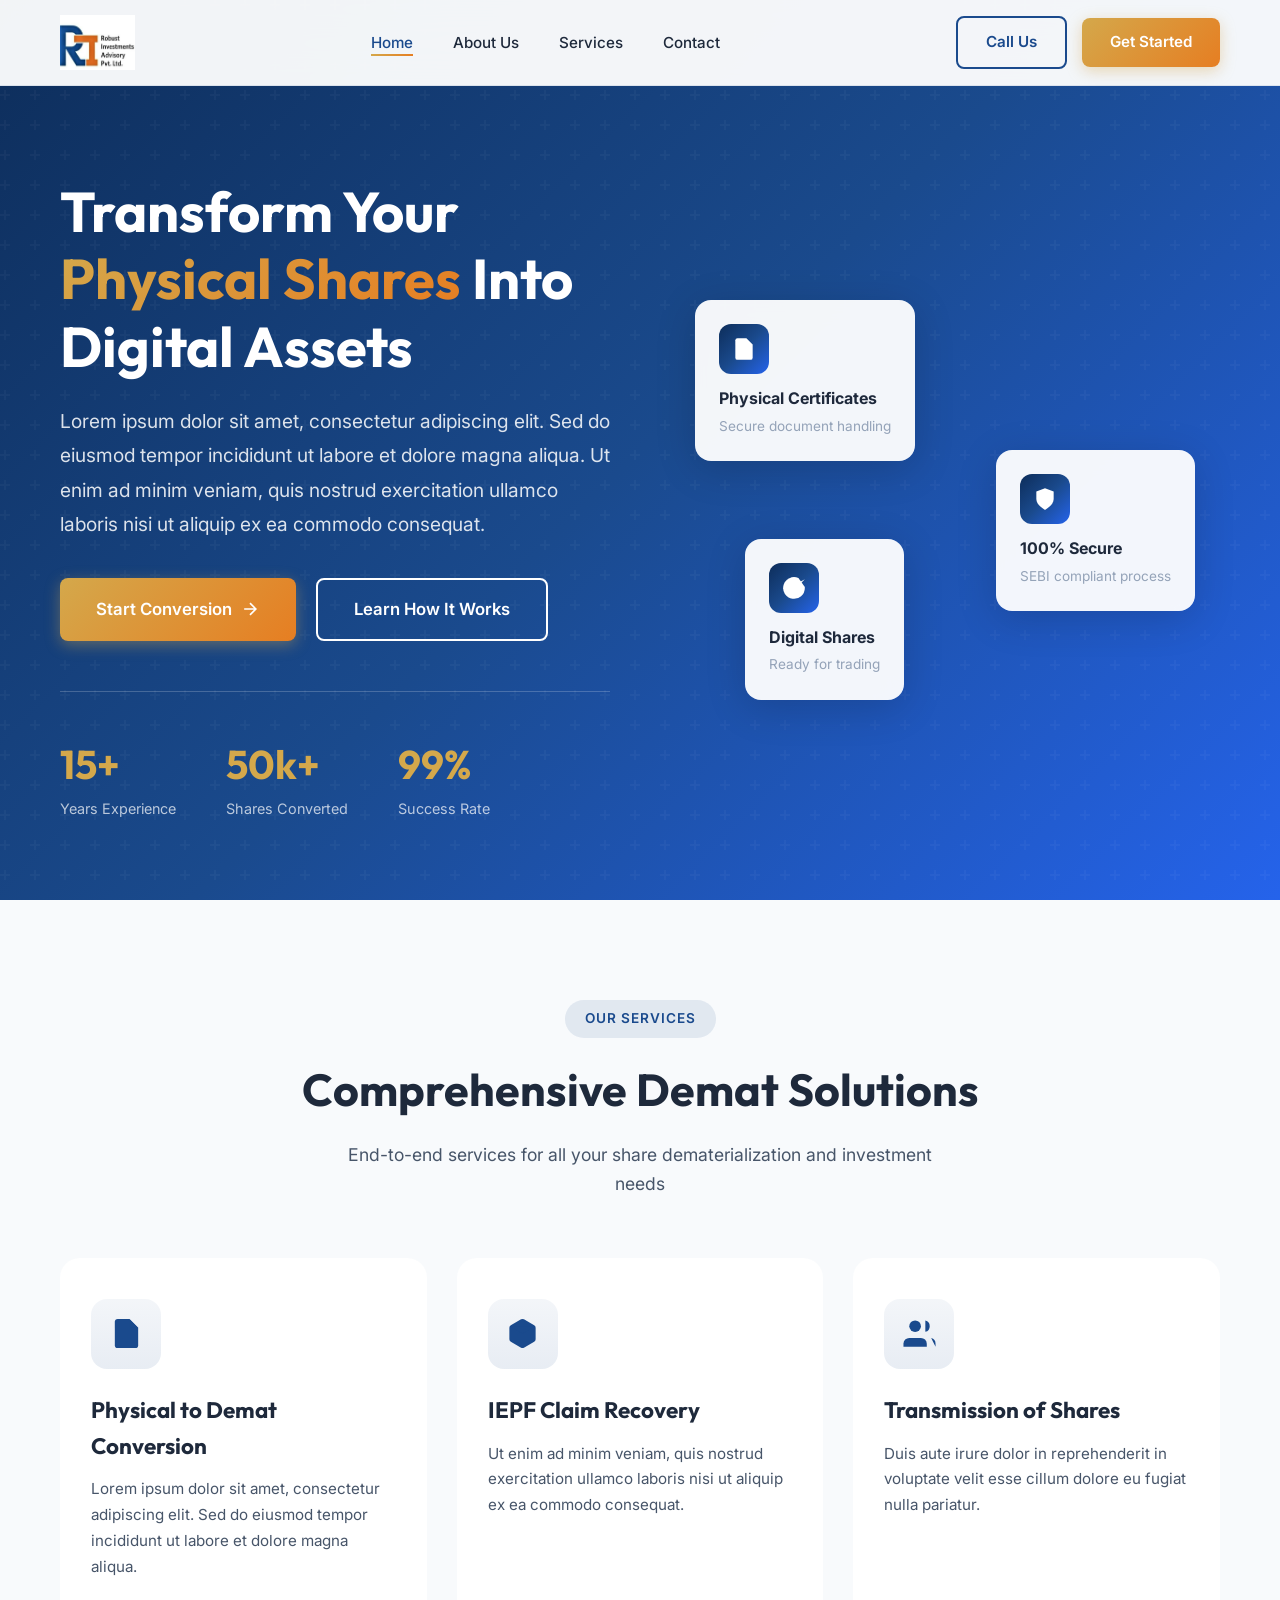
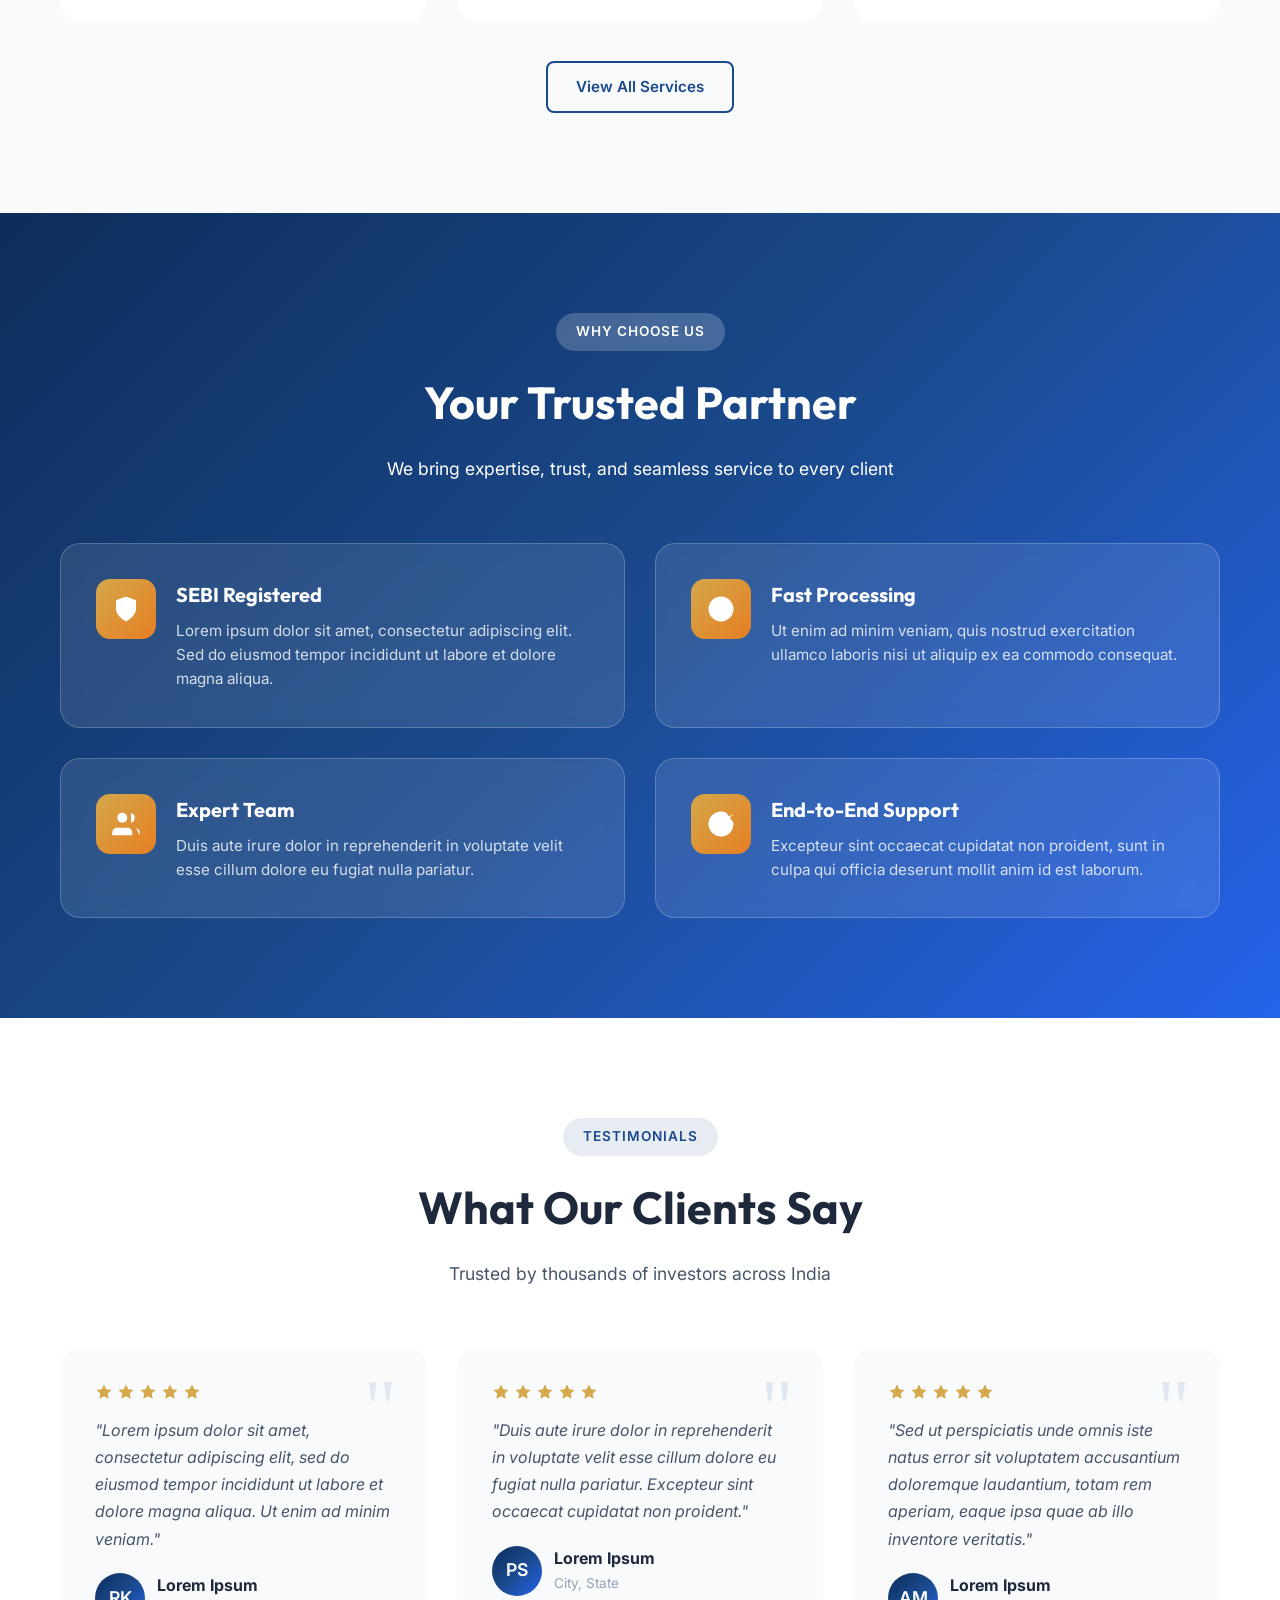
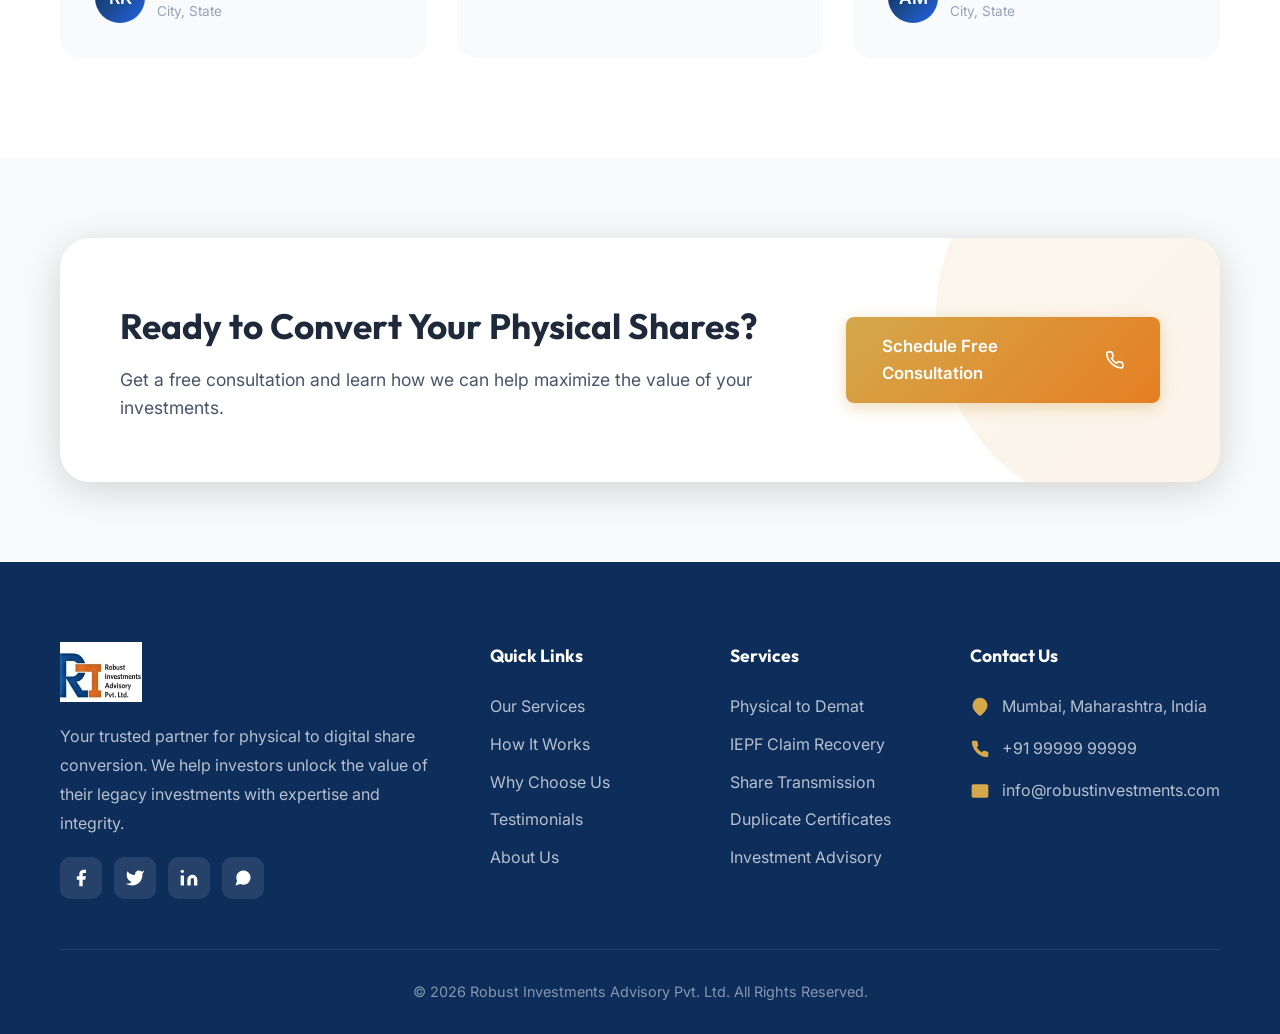
==== index.html @ 07cbb8b5 "Initial commit" ====
<!DOCTYPE html>
<html lang="en">

<head>
    <meta charset="UTF-8">
    <meta name="viewport" content="width=device-width, initial-scale=1.0">
    <title>Robust Investments Advisory Pvt. Ltd. | Physical to Digital Share Conversion</title>
    <meta name="description"
        content="Transform your physical demat pages into digital shares with Robust Investments Advisory. Expert guidance for seamless share dematerialization and conversion services.">
    <link rel="icon" type="image/png" href="logo.png">

    <!-- Fonts -->
    <link rel="preconnect" href="https://fonts.googleapis.com">
    <link rel="preconnect" href="https://fonts.gstatic.com" crossorigin>
    <link
        href="https://fonts.googleapis.com/css2?family=Inter:wght@400;500;600;700&family=Outfit:wght@500;600;700&display=swap"
        rel="stylesheet">

    <!-- Styles -->
    <link rel="stylesheet" href="styles.css">
</head>

<body>
    <!-- Header -->
    <header id="header">
        <div class="container">
            <nav>
                <a href="index.html" class="logo">
                    <img src="logo.png" alt="Robust Investments Advisory">
                </a>

                <ul class="nav-links">
                    <li><a href="index.html" class="active">Home</a></li>
                    <li><a href="about.html">About Us</a></li>
                    <li><a href="services.html">Services</a></li>
                    <li><a href="contact.html">Contact</a></li>
                </ul>

                <div class="nav-cta">
                    <a href="tel:+919999999999" class="btn btn-outline">Call Us</a>
                    <a href="contact.html" class="btn btn-primary">Get Started</a>
                </div>

                <div class="menu-toggle">
                    <span></span>
                    <span></span>
                    <span></span>
                </div>
            </nav>
        </div>
    </header>

    <!-- Hero Section -->
    <section class="hero">
        <div class="container">
            <div class="hero-content">
                <div class="hero-text">
                    <h1>Transform Your <span>Physical Shares</span> Into Digital Assets</h1>
                    <p>Lorem ipsum dolor sit amet, consectetur adipiscing elit. Sed do eiusmod tempor incididunt ut
                        labore et dolore magna aliqua. Ut enim ad minim veniam, quis nostrud exercitation ullamco
                        laboris nisi ut aliquip ex ea commodo consequat.</p>

                    <div class="hero-buttons">
                        <a href="contact.html" class="btn btn-primary btn-large">
                            Start Conversion
                            <svg width="20" height="20" viewBox="0 0 24 24" fill="none" stroke="currentColor"
                                stroke-width="2">
                                <path d="M5 12h14M12 5l7 7-7 7" />
                            </svg>
                        </a>
                        <a href="services.html" class="btn btn-outline btn-large">Learn How It Works</a>
                    </div>

                    <div class="hero-stats">
                        <div class="stat-item">
                            <h3>15+</h3>
                            <p>Years Experience</p>
                        </div>
                        <div class="stat-item">
                            <h3>50k+</h3>
                            <p>Shares Converted</p>
                        </div>
                        <div class="stat-item">
                            <h3>99%</h3>
                            <p>Success Rate</p>
                        </div>
                    </div>
                </div>

                <div class="hero-visual">
                    <div class="hero-graphic">
                        <div class="floating-card">
                            <div class="card-icon">
                                <svg viewBox="0 0 24 24">
                                    <path d="M14 2H6a2 2 0 0 0-2 2v16a2 2 0 0 0 2 2h12a2 2 0 0 0 2-2V8z" />
                                    <path d="M14 2v6h6M16 13H8M16 17H8M10 9H8" />
                                </svg>
                            </div>
                            <h4>Physical Certificates</h4>
                            <p>Secure document handling</p>
                        </div>

                        <div class="floating-card">
                            <div class="card-icon">
                                <svg viewBox="0 0 24 24">
                                    <path d="M12 22s8-4 8-10V5l-8-3-8 3v7c0 6 8 10 8 10z" />
                                </svg>
                            </div>
                            <h4>100% Secure</h4>
                            <p>SEBI compliant process</p>
                        </div>

                        <div class="floating-card">
                            <div class="card-icon">
                                <svg viewBox="0 0 24 24">
                                    <path d="M22 11.08V12a10 10 0 1 1-5.93-9.14" />
                                    <path d="M22 4L12 14.01l-3-3" />
                                </svg>
                            </div>
                            <h4>Digital Shares</h4>
                            <p>Ready for trading</p>
                        </div>
                    </div>
                </div>
            </div>
        </div>
    </section>

    <!-- Services Section (Brief) -->
    <section class="services" id="services">
        <div class="container">
            <div class="section-header">
                <span class="section-tag">Our Services</span>
                <h2>Comprehensive Demat Solutions</h2>
                <p>End-to-end services for all your share dematerialization and investment needs</p>
            </div>

            <div class="services-grid">
                <div class="service-card">
                    <div class="service-icon">
                        <svg viewBox="0 0 24 24">
                            <path d="M14 2H6a2 2 0 0 0-2 2v16a2 2 0 0 0 2 2h12a2 2 0 0 0 2-2V8z" />
                            <path d="M14 2v6h6M12 18v-6M9 15l3 3 3-3" />
                        </svg>
                    </div>
                    <h3>Physical to Demat Conversion</h3>
                    <p>Lorem ipsum dolor sit amet, consectetur adipiscing elit. Sed do eiusmod tempor incididunt ut
                        labore et dolore magna aliqua.</p>
                </div>

                <div class="service-card">
                    <div class="service-icon">
                        <svg viewBox="0 0 24 24">
                            <path
                                d="M21 16V8a2 2 0 0 0-1-1.73l-7-4a2 2 0 0 0-2 0l-7 4A2 2 0 0 0 3 8v8a2 2 0 0 0 1 1.73l7 4a2 2 0 0 0 2 0l7-4A2 2 0 0 0 21 16z" />
                            <path d="M3.27 6.96L12 12.01l8.73-5.05M12 22.08V12" />
                        </svg>
                    </div>
                    <h3>IEPF Claim Recovery</h3>
                    <p>Ut enim ad minim veniam, quis nostrud exercitation ullamco laboris nisi ut aliquip ex ea commodo
                        consequat.</p>
                </div>

                <div class="service-card">
                    <div class="service-icon">
                        <svg viewBox="0 0 24 24">
                            <path d="M17 21v-2a4 4 0 0 0-4-4H5a4 4 0 0 0-4 4v2" />
                            <circle cx="9" cy="7" r="4" />
                            <path d="M23 21v-2a4 4 0 0 0-3-3.87M16 3.13a4 4 0 0 1 0 7.75" />
                        </svg>
                    </div>
                    <h3>Transmission of Shares</h3>
                    <p>Duis aute irure dolor in reprehenderit in voluptate velit esse cillum dolore eu fugiat nulla
                        pariatur.</p>
                </div>
            </div>

            <div style="text-align: center; margin-top: 40px;">
                <a href="services.html" class="btn btn-outline">View All Services</a>
            </div>
        </div>
    </section>

    <!-- Why Choose Us -->
    <section class="why-us" id="why-us">
        <div class="container">
            <div class="section-header">
                <span class="section-tag">Why Choose Us</span>
                <h2>Your Trusted Partner</h2>
                <p>We bring expertise, trust, and seamless service to every client</p>
            </div>

            <div class="features-grid">
                <div class="feature-card">
                    <div class="feature-icon">
                        <svg viewBox="0 0 24 24">
                            <path d="M12 22s8-4 8-10V5l-8-3-8 3v7c0 6 8 10 8 10z" />
                        </svg>
                    </div>
                    <div class="feature-content">
                        <h3>SEBI Registered</h3>
                        <p>Lorem ipsum dolor sit amet, consectetur adipiscing elit. Sed do eiusmod tempor incididunt ut
                            labore et dolore magna aliqua.</p>
                    </div>
                </div>

                <div class="feature-card">
                    <div class="feature-icon">
                        <svg viewBox="0 0 24 24">
                            <circle cx="12" cy="12" r="10" />
                            <path d="M12 6v6l4 2" />
                        </svg>
                    </div>
                    <div class="feature-content">
                        <h3>Fast Processing</h3>
                        <p>Ut enim ad minim veniam, quis nostrud exercitation ullamco laboris nisi ut aliquip ex ea
                            commodo consequat.</p>
                    </div>
                </div>

                <div class="feature-card">
                    <div class="feature-icon">
                        <svg viewBox="0 0 24 24">
                            <path d="M17 21v-2a4 4 0 0 0-4-4H5a4 4 0 0 0-4 4v2" />
                            <circle cx="9" cy="7" r="4" />
                            <path d="M23 21v-2a4 4 0 0 0-3-3.87M16 3.13a4 4 0 0 1 0 7.75" />
                        </svg>
                    </div>
                    <div class="feature-content">
                        <h3>Expert Team</h3>
                        <p>Duis aute irure dolor in reprehenderit in voluptate velit esse cillum dolore eu fugiat nulla
                            pariatur.</p>
                    </div>
                </div>

                <div class="feature-card">
                    <div class="feature-icon">
                        <svg viewBox="0 0 24 24">
                            <path d="M22 11.08V12a10 10 0 1 1-5.93-9.14" />
                            <path d="M22 4L12 14.01l-3-3" />
                        </svg>
                    </div>
                    <div class="feature-content">
                        <h3>End-to-End Support</h3>
                        <p>Excepteur sint occaecat cupidatat non proident, sunt in culpa qui officia deserunt mollit
                            anim id est laborum.</p>
                    </div>
                </div>
            </div>
        </div>
    </section>

    <!-- Testimonials -->
    <section class="testimonials" id="testimonials">
        <div class="container">
            <div class="section-header">
                <span class="section-tag">Testimonials</span>
                <h2>What Our Clients Say</h2>
                <p>Trusted by thousands of investors across India</p>
            </div>

            <div class="testimonials-grid">
                <div class="testimonial-card">
                    <div class="stars">
                        <svg viewBox="0 0 24 24">
                            <polygon
                                points="12 2 15.09 8.26 22 9.27 17 14.14 18.18 21.02 12 17.77 5.82 21.02 7 14.14 2 9.27 8.91 8.26 12 2" />
                        </svg>
                        <svg viewBox="0 0 24 24">
                            <polygon
                                points="12 2 15.09 8.26 22 9.27 17 14.14 18.18 21.02 12 17.77 5.82 21.02 7 14.14 2 9.27 8.91 8.26 12 2" />
                        </svg>
                        <svg viewBox="0 0 24 24">
                            <polygon
                                points="12 2 15.09 8.26 22 9.27 17 14.14 18.18 21.02 12 17.77 5.82 21.02 7 14.14 2 9.27 8.91 8.26 12 2" />
                        </svg>
                        <svg viewBox="0 0 24 24">
                            <polygon
                                points="12 2 15.09 8.26 22 9.27 17 14.14 18.18 21.02 12 17.77 5.82 21.02 7 14.14 2 9.27 8.91 8.26 12 2" />
                        </svg>
                        <svg viewBox="0 0 24 24">
                            <polygon
                                points="12 2 15.09 8.26 22 9.27 17 14.14 18.18 21.02 12 17.77 5.82 21.02 7 14.14 2 9.27 8.91 8.26 12 2" />
                        </svg>
                    </div>
                    <blockquote>"Lorem ipsum dolor sit amet, consectetur adipiscing elit, sed do eiusmod tempor
                        incididunt ut labore et dolore magna aliqua. Ut enim ad minim veniam."</blockquote>
                    <div class="testimonial-author">
                        <div class="author-avatar">RK</div>
                        <div class="author-info">
                            <h4>Lorem Ipsum</h4>
                            <p>City, State</p>
                        </div>
                    </div>
                </div>

                <div class="testimonial-card">
                    <div class="stars">
                        <svg viewBox="0 0 24 24">
                            <polygon
                                points="12 2 15.09 8.26 22 9.27 17 14.14 18.18 21.02 12 17.77 5.82 21.02 7 14.14 2 9.27 8.91 8.26 12 2" />
                        </svg>
                        <svg viewBox="0 0 24 24">
                            <polygon
                                points="12 2 15.09 8.26 22 9.27 17 14.14 18.18 21.02 12 17.77 5.82 21.02 7 14.14 2 9.27 8.91 8.26 12 2" />
                        </svg>
                        <svg viewBox="0 0 24 24">
                            <polygon
                                points="12 2 15.09 8.26 22 9.27 17 14.14 18.18 21.02 12 17.77 5.82 21.02 7 14.14 2 9.27 8.91 8.26 12 2" />
                        </svg>
                        <svg viewBox="0 0 24 24">
                            <polygon
                                points="12 2 15.09 8.26 22 9.27 17 14.14 18.18 21.02 12 17.77 5.82 21.02 7 14.14 2 9.27 8.91 8.26 12 2" />
                        </svg>
                        <svg viewBox="0 0 24 24">
                            <polygon
                                points="12 2 15.09 8.26 22 9.27 17 14.14 18.18 21.02 12 17.77 5.82 21.02 7 14.14 2 9.27 8.91 8.26 12 2" />
                        </svg>
                    </div>
                    <blockquote>"Duis aute irure dolor in reprehenderit in voluptate velit esse cillum dolore eu fugiat
                        nulla pariatur. Excepteur sint occaecat cupidatat non proident."</blockquote>
                    <div class="testimonial-author">
                        <div class="author-avatar">PS</div>
                        <div class="author-info">
                            <h4>Lorem Ipsum</h4>
                            <p>City, State</p>
                        </div>
                    </div>
                </div>

                <div class="testimonial-card">
                    <div class="stars">
                        <svg viewBox="0 0 24 24">
                            <polygon
                                points="12 2 15.09 8.26 22 9.27 17 14.14 18.18 21.02 12 17.77 5.82 21.02 7 14.14 2 9.27 8.91 8.26 12 2" />
                        </svg>
                        <svg viewBox="0 0 24 24">
                            <polygon
                                points="12 2 15.09 8.26 22 9.27 17 14.14 18.18 21.02 12 17.77 5.82 21.02 7 14.14 2 9.27 8.91 8.26 12 2" />
                        </svg>
                        <svg viewBox="0 0 24 24">
                            <polygon
                                points="12 2 15.09 8.26 22 9.27 17 14.14 18.18 21.02 12 17.77 5.82 21.02 7 14.14 2 9.27 8.91 8.26 12 2" />
                        </svg>
                        <svg viewBox="0 0 24 24">
                            <polygon
                                points="12 2 15.09 8.26 22 9.27 17 14.14 18.18 21.02 12 17.77 5.82 21.02 7 14.14 2 9.27 8.91 8.26 12 2" />
                        </svg>
                        <svg viewBox="0 0 24 24">
                            <polygon
                                points="12 2 15.09 8.26 22 9.27 17 14.14 18.18 21.02 12 17.77 5.82 21.02 7 14.14 2 9.27 8.91 8.26 12 2" />
                        </svg>
                    </div>
                    <blockquote>"Sed ut perspiciatis unde omnis iste natus error sit voluptatem accusantium doloremque
                        laudantium, totam rem aperiam, eaque ipsa quae ab illo inventore veritatis."</blockquote>
                    <div class="testimonial-author">
                        <div class="author-avatar">AM</div>
                        <div class="author-info">
                            <h4>Lorem Ipsum</h4>
                            <p>City, State</p>
                        </div>
                    </div>
                </div>
            </div>
        </div>
    </section>

    <!-- CTA Section -->
    <section class="cta">
        <div class="container">
            <div class="cta-box">
                <div class="cta-content">
                    <h2>Ready to Convert Your Physical Shares?</h2>
                    <p>Get a free consultation and learn how we can help maximize the value of your investments.</p>
                </div>
                <div class="cta-actions">
                    <a href="tel:+919999999999" class="btn btn-primary btn-large">
                        Schedule Free Consultation
                        <svg width="20" height="20" viewBox="0 0 24 24" fill="none" stroke="currentColor"
                            stroke-width="2">
                            <path
                                d="M22 16.92v3a2 2 0 0 1-2.18 2 19.79 19.79 0 0 1-8.63-3.07 19.5 19.5 0 0 1-6-6 19.79 19.79 0 0 1-3.07-8.67A2 2 0 0 1 4.11 2h3a2 2 0 0 1 2 1.72 12.84 12.84 0 0 0 .7 2.81 2 2 0 0 1-.45 2.11L8.09 9.91a16 16 0 0 0 6 6l1.27-1.27a2 2 0 0 1 2.11-.45 12.84 12.84 0 0 0 2.81.7A2 2 0 0 1 22 16.92z" />
                        </svg>
                    </a>
                </div>
            </div>
        </div>
    </section>

    <!-- Footer -->
    <footer>
        <div class="container">
            <div class="footer-content">
                <div class="footer-brand">
                    <img src="logo.png" alt="Robust Investments Advisory">
                    <p>Your trusted partner for physical to digital share conversion. We help investors unlock the value
                        of their legacy investments with expertise and integrity.</p>
                    <div class="footer-social">
                        <a href="#" aria-label="Facebook">
                            <svg viewBox="0 0 24 24">
                                <path d="M18 2h-3a5 5 0 0 0-5 5v3H7v4h3v8h4v-8h3l1-4h-4V7a1 1 0 0 1 1-1h3z" />
                            </svg>
                        </a>
                        <a href="#" aria-label="Twitter">
                            <svg viewBox="0 0 24 24">
                                <path
                                    d="M23 3a10.9 10.9 0 0 1-3.14 1.53 4.48 4.48 0 0 0-7.86 3v1A10.66 10.66 0 0 1 3 4s-4 9 5 13a11.64 11.64 0 0 1-7 2c9 5 20 0 20-11.5a4.5 4.5 0 0 0-.08-.83A7.72 7.72 0 0 0 23 3z" />
                            </svg>
                        </a>
                        <a href="#" aria-label="LinkedIn">
                            <svg viewBox="0 0 24 24">
                                <path
                                    d="M16 8a6 6 0 0 1 6 6v7h-4v-7a2 2 0 0 0-2-2 2 2 0 0 0-2 2v7h-4v-7a6 6 0 0 1 6-6z" />
                                <rect x="2" y="9" width="4" height="12" />
                                <circle cx="4" cy="4" r="2" />
                            </svg>
                        </a>
                        <a href="#" aria-label="WhatsApp">
                            <svg viewBox="0 0 24 24">
                                <path
                                    d="M21 11.5a8.38 8.38 0 0 1-.9 3.8 8.5 8.5 0 0 1-7.6 4.7 8.38 8.38 0 0 1-3.8-.9L3 21l1.9-5.7a8.38 8.38 0 0 1-.9-3.8 8.5 8.5 0 0 1 4.7-7.6 8.38 8.38 0 0 1 3.8-.9h.5a8.48 8.48 0 0 1 8 8v.5z" />
                            </svg>
                        </a>
                    </div>
                </div>

                <div class="footer-column">
                    <h4>Quick Links</h4>
                    <ul>
                        <li><a href="services.html">Our Services</a></li>
                        <li><a href="services.html#process">How It Works</a></li>
                        <li><a href="about.html">Why Choose Us</a></li>
                        <li><a href="#testimonials">Testimonials</a></li>
                        <li><a href="about.html">About Us</a></li>
                    </ul>
                </div>

                <div class="footer-column">
                    <h4>Services</h4>
                    <ul>
                        <li><a href="services.html">Physical to Demat</a></li>
                        <li><a href="services.html">IEPF Claim Recovery</a></li>
                        <li><a href="services.html">Share Transmission</a></li>
                        <li><a href="services.html">Duplicate Certificates</a></li>
                        <li><a href="services.html">Investment Advisory</a></li>
                    </ul>
                </div>

                <div class="footer-column">
                    <h4>Contact Us</h4>
                    <div class="contact-item">
                        <svg viewBox="0 0 24 24">
                            <path d="M21 10c0 7-9 13-9 13s-9-6-9-13a9 9 0 0 1 18 0z" />
                            <circle cx="12" cy="10" r="3" />
                        </svg>
                        <span>Mumbai, Maharashtra, India</span>
                    </div>
                    <div class="contact-item">
                        <svg viewBox="0 0 24 24">
                            <path
                                d="M22 16.92v3a2 2 0 0 1-2.18 2 19.79 19.79 0 0 1-8.63-3.07 19.5 19.5 0 0 1-6-6 19.79 19.79 0 0 1-3.07-8.67A2 2 0 0 1 4.11 2h3a2 2 0 0 1 2 1.72 12.84 12.84 0 0 0 .7 2.81 2 2 0 0 1-.45 2.11L8.09 9.91a16 16 0 0 0 6 6l1.27-1.27a2 2 0 0 1 2.11-.45 12.84 12.84 0 0 0 2.81.7A2 2 0 0 1 22 16.92z" />
                        </svg>
                        <span>+91 99999 99999</span>
                    </div>
                    <div class="contact-item">
                        <svg viewBox="0 0 24 24">
                            <path d="M4 4h16c1.1 0 2 .9 2 2v12c0 1.1-.9 2-2 2H4c-1.1 0-2-.9-2-2V6c0-1.1.9-2 2-2z" />
                            <polyline points="22,6 12,13 2,6" />
                        </svg>
                        <span>info@robustinvestments.com</span>
                    </div>
                </div>
            </div>

            <div class="footer-bottom">
                <p>&copy; 2026 Robust Investments Advisory Pvt. Ltd. All Rights Reserved.</p>
            </div>
        </div>
    </footer>

    <!-- Scripts -->
    <script src="script.js"></script>
</body>

</html>
---- styles.css ----
/* ===== CSS RESET & BASE ===== */
* {
    margin: 0;
    padding: 0;
    box-sizing: border-box;
}

:root {
    /* Brand Colors */
    --primary-blue: #1a4a8d;
    --primary-dark: #0d2d5a;
    --accent-orange: #e67e22;
    --accent-gold: #d4a84b;

    /* Neutrals */
    --white: #ffffff;
    --off-white: #f8fafc;
    --light-gray: #e2e8f0;
    --medium-gray: #94a3b8;
    --dark-gray: #475569;
    --text-dark: #1e293b;

    /* Gradients */
    --hero-gradient: linear-gradient(135deg, #0d2d5a 0%, #1a4a8d 50%, #2563eb 100%);
    --card-gradient: linear-gradient(180deg, rgba(26, 74, 141, 0.05) 0%, rgba(26, 74, 141, 0.1) 100%);
    --gold-gradient: linear-gradient(135deg, #d4a84b 0%, #e67e22 100%);

    /* Typography */
    --font-heading: 'Outfit', sans-serif;
    --font-body: 'Inter', sans-serif;

    /* Spacing */
    --section-padding: 100px 0;
    --container-width: 1200px;

    /* Transitions */
    --transition-fast: 0.2s ease;
    --transition-medium: 0.3s ease;
    --transition-slow: 0.5s ease;

    /* Shadows */
    --shadow-sm: 0 2px 8px rgba(0, 0, 0, 0.08);
    --shadow-md: 0 4px 20px rgba(0, 0, 0, 0.12);
    --shadow-lg: 0 8px 40px rgba(0, 0, 0, 0.16);
    --shadow-glow: 0 0 40px rgba(26, 74, 141, 0.3);
}

html {
    scroll-behavior: smooth;
}

body {
    font-family: var(--font-body);
    color: var(--text-dark);
    line-height: 1.6;
    background: var(--white);
    overflow-x: hidden;
}

.container {
    max-width: var(--container-width);
    margin: 0 auto;
    padding: 0 20px;
}

/* ===== HEADER & NAVIGATION ===== */
header {
    position: fixed;
    top: 0;
    left: 0;
    right: 0;
    z-index: 1000;
    background: rgba(255, 255, 255, 0.95);
    backdrop-filter: blur(20px);
    border-bottom: 1px solid rgba(26, 74, 141, 0.1);
    transition: var(--transition-medium);
}

header.scrolled {
    box-shadow: var(--shadow-md);
}

nav {
    display: flex;
    justify-content: space-between;
    align-items: center;
    padding: 15px 0;
}

.logo {
    display: flex;
    align-items: center;
    gap: 12px;
}

.logo img {
    height: 55px;
    width: auto;
}

.nav-links {
    display: flex;
    gap: 40px;
    list-style: none;
}

.nav-links a {
    text-decoration: none;
    color: var(--text-dark);
    font-weight: 500;
    font-size: 0.95rem;
    position: relative;
    transition: var(--transition-fast);
}

.nav-links a::after {
    content: '';
    position: absolute;
    bottom: -4px;
    left: 0;
    width: 0;
    height: 2px;
    background: var(--gold-gradient);
    transition: var(--transition-medium);
}

.nav-links a:hover {
    color: var(--primary-blue);
}

.nav-links a:hover::after {
    width: 100%;
}

.nav-cta {
    display: flex;
    gap: 15px;
    align-items: center;
}

.btn {
    padding: 12px 28px;
    border-radius: 8px;
    font-weight: 600;
    font-size: 0.95rem;
    text-decoration: none;
    transition: var(--transition-medium);
    cursor: pointer;
    border: none;
    display: inline-flex;
    align-items: center;
    gap: 8px;
}

.btn-outline {
    background: transparent;
    border: 2px solid var(--primary-blue);
    color: var(--primary-blue);
}

.btn-outline:hover {
    background: var(--primary-blue);
    color: var(--white);
}

.btn-primary {
    background: var(--gold-gradient);
    color: var(--white);
    box-shadow: 0 4px 15px rgba(212, 168, 75, 0.4);
}

.btn-primary:hover {
    transform: translateY(-2px);
    box-shadow: 0 6px 25px rgba(212, 168, 75, 0.5);
}

.btn-large {
    padding: 16px 36px;
    font-size: 1.05rem;
}

/* Mobile Menu Toggle */
.menu-toggle {
    display: none;
    flex-direction: column;
    gap: 5px;
    cursor: pointer;
    padding: 10px;
}

.menu-toggle span {
    width: 28px;
    height: 3px;
    background: var(--primary-blue);
    border-radius: 3px;
    transition: var(--transition-medium);
}

/* ===== HERO SECTION ===== */
.hero {
    min-height: 100vh;
    background: var(--hero-gradient);
    display: flex;
    align-items: center;
    position: relative;
    overflow: hidden;
    padding-top: 100px;
}

.hero::before {
    content: '';
    position: absolute;
    top: 0;
    left: 0;
    right: 0;
    bottom: 0;
    background: url("data:image/svg+xml,%3Csvg width='60' height='60' viewBox='0 0 60 60' xmlns='http://www.w3.org/2000/svg'%3E%3Cg fill='none' fill-rule='evenodd'%3E%3Cg fill='%23ffffff' fill-opacity='0.03'%3E%3Cpath d='M36 34v-4h-2v4h-4v2h4v4h2v-4h4v-2h-4zm0-30V0h-2v4h-4v2h4v4h2V6h4V4h-4zM6 34v-4H4v4H0v2h4v4h2v-4h4v-2H6zM6 4V0H4v4H0v2h4v4h2V6h4V4H6z'/%3E%3C/g%3E%3C/g%3E%3C/svg%3E");
    animation: bgMove 30s linear infinite;
}

@keyframes bgMove {
    0% {
        background-position: 0 0;
    }

    100% {
        background-position: 60px 60px;
    }
}

.hero-content {
    display: grid;
    grid-template-columns: 1fr 1fr;
    gap: 60px;
    align-items: center;
    position: relative;
    z-index: 1;
}

.hero-text h1 {
    font-family: var(--font-heading);
    font-size: 3.5rem;
    font-weight: 700;
    color: var(--white);
    line-height: 1.2;
    margin-bottom: 24px;
}

.hero-text h1 span {
    background: var(--gold-gradient);
    -webkit-background-clip: text;
    -webkit-text-fill-color: transparent;
    background-clip: text;
}

.hero-text p {
    font-size: 1.2rem;
    color: rgba(255, 255, 255, 0.85);
    margin-bottom: 36px;
    line-height: 1.8;
}

.hero-buttons {
    display: flex;
    gap: 20px;
    flex-wrap: wrap;
}

.hero-stats {
    display: flex;
    gap: 50px;
    margin-top: 50px;
    padding-top: 40px;
    border-top: 1px solid rgba(255, 255, 255, 0.2);
}

.stat-item h3 {
    font-family: var(--font-heading);
    font-size: 2.5rem;
    color: var(--accent-gold);
    font-weight: 700;
}

.stat-item p {
    font-size: 0.9rem;
    color: rgba(255, 255, 255, 0.7);
    margin-bottom: 0;
}

.hero-visual {
    position: relative;
    display: flex;
    justify-content: center;
    align-items: center;
}

.hero-graphic {
    width: 100%;
    max-width: 500px;
    height: 500px;
    position: relative;
}

.floating-card {
    position: absolute;
    background: rgba(255, 255, 255, 0.95);
    backdrop-filter: blur(10px);
    border-radius: 16px;
    padding: 24px;
    box-shadow: var(--shadow-lg);
    animation: float 6s ease-in-out infinite;
}

.floating-card:nth-child(1) {
    top: 10%;
    left: 0;
    animation-delay: 0s;
}

.floating-card:nth-child(2) {
    top: 40%;
    right: 0;
    animation-delay: 2s;
}

.floating-card:nth-child(3) {
    bottom: 10%;
    left: 10%;
    animation-delay: 4s;
}

@keyframes float {

    0%,
    100% {
        transform: translateY(0);
    }

    50% {
        transform: translateY(-15px);
    }
}

.floating-card .card-icon {
    width: 50px;
    height: 50px;
    background: var(--hero-gradient);
    border-radius: 12px;
    display: flex;
    align-items: center;
    justify-content: center;
    margin-bottom: 12px;
}

.floating-card .card-icon svg {
    width: 26px;
    height: 26px;
    fill: var(--white);
}

.floating-card h4 {
    font-size: 1rem;
    color: var(--text-dark);
    margin-bottom: 4px;
}

.floating-card p {
    font-size: 0.85rem;
    color: var(--medium-gray);
    margin-bottom: 0;
}

/* ===== SERVICES SECTION ===== */
.services {
    padding: var(--section-padding);
    background: var(--off-white);
}

.section-header {
    text-align: center;
    margin-bottom: 60px;
}

.section-tag {
    display: inline-block;
    background: rgba(26, 74, 141, 0.1);
    color: var(--primary-blue);
    padding: 8px 20px;
    border-radius: 30px;
    font-size: 0.85rem;
    font-weight: 600;
    text-transform: uppercase;
    letter-spacing: 1px;
    margin-bottom: 16px;
}

.section-header h2 {
    font-family: var(--font-heading);
    font-size: 2.8rem;
    color: var(--text-dark);
    margin-bottom: 16px;
}

.section-header p {
    font-size: 1.1rem;
    color: var(--dark-gray);
    max-width: 600px;
    margin: 0 auto;
}

.services-grid {
    display: grid;
    grid-template-columns: repeat(3, 1fr);
    gap: 30px;
}

.service-card {
    background: var(--white);
    border-radius: 20px;
    padding: 40px 30px;
    position: relative;
    overflow: hidden;
    transition: var(--transition-medium);
    border: 1px solid transparent;
}

.service-card::before {
    content: '';
    position: absolute;
    top: 0;
    left: 0;
    right: 0;
    height: 4px;
    background: var(--gold-gradient);
    transform: scaleX(0);
    transition: var(--transition-medium);
}

.service-card:hover {
    transform: translateY(-8px);
    box-shadow: var(--shadow-lg);
    border-color: rgba(26, 74, 141, 0.1);
}

.service-card:hover::before {
    transform: scaleX(1);
}

.service-icon {
    width: 70px;
    height: 70px;
    background: var(--card-gradient);
    border-radius: 16px;
    display: flex;
    align-items: center;
    justify-content: center;
    margin-bottom: 24px;
    transition: var(--transition-medium);
}

.service-card:hover .service-icon {
    background: var(--hero-gradient);
}

.service-icon svg {
    width: 35px;
    height: 35px;
    fill: var(--primary-blue);
    transition: var(--transition-medium);
}

.service-card:hover .service-icon svg {
    fill: var(--white);
}

.service-card h3 {
    font-family: var(--font-heading);
    font-size: 1.4rem;
    color: var(--text-dark);
    margin-bottom: 12px;
}

.service-card p {
    color: var(--dark-gray);
    font-size: 0.95rem;
    line-height: 1.7;
}

/* ===== HOW IT WORKS ===== */
.process {
    padding: var(--section-padding);
    background: var(--white);
}

.process-steps {
    display: flex;
    justify-content: space-between;
    position: relative;
}

.process-steps::before {
    content: '';
    position: absolute;
    top: 50px;
    left: 10%;
    right: 10%;
    height: 3px;
    background: var(--light-gray);
    z-index: 0;
}

.step {
    text-align: center;
    position: relative;
    z-index: 1;
    flex: 1;
    padding: 0 20px;
}

.step-number {
    width: 100px;
    height: 100px;
    background: var(--hero-gradient);
    border-radius: 50%;
    display: flex;
    align-items: center;
    justify-content: center;
    margin: 0 auto 30px;
    font-family: var(--font-heading);
    font-size: 2.5rem;
    font-weight: 700;
    color: var(--white);
    box-shadow: var(--shadow-glow);
    transition: var(--transition-medium);
}

.step:hover .step-number {
    transform: scale(1.1);
}

.step h3 {
    font-family: var(--font-heading);
    font-size: 1.3rem;
    color: var(--text-dark);
    margin-bottom: 12px;
}

.step p {
    color: var(--dark-gray);
    font-size: 0.95rem;
}

/* ===== WHY CHOOSE US ===== */
.why-us {
    padding: var(--section-padding);
    background: var(--hero-gradient);
    position: relative;
}

.why-us .section-header h2,
.why-us .section-header p {
    color: var(--white);
}

.why-us .section-tag {
    background: rgba(255, 255, 255, 0.2);
    color: var(--white);
}

.features-grid {
    display: grid;
    grid-template-columns: repeat(2, 1fr);
    gap: 30px;
}

.feature-card {
    background: rgba(255, 255, 255, 0.1);
    backdrop-filter: blur(10px);
    border: 1px solid rgba(255, 255, 255, 0.2);
    border-radius: 20px;
    padding: 35px;
    display: flex;
    gap: 20px;
    transition: var(--transition-medium);
}

.feature-card:hover {
    background: rgba(255, 255, 255, 0.15);
    transform: translateX(10px);
}

.feature-icon {
    flex-shrink: 0;
    width: 60px;
    height: 60px;
    background: var(--gold-gradient);
    border-radius: 14px;
    display: flex;
    align-items: center;
    justify-content: center;
}

.feature-icon svg {
    width: 30px;
    height: 30px;
    fill: var(--white);
}

.feature-content h3 {
    font-family: var(--font-heading);
    font-size: 1.25rem;
    color: var(--white);
    margin-bottom: 8px;
}

.feature-content p {
    color: rgba(255, 255, 255, 0.8);
    font-size: 0.95rem;
}

/* ===== CTA SECTION ===== */
.cta {
    padding: 80px 0;
    background: var(--off-white);
}

.cta-box {
    background: var(--white);
    border-radius: 30px;
    padding: 60px;
    display: flex;
    justify-content: space-between;
    align-items: center;
    box-shadow: var(--shadow-lg);
    position: relative;
    overflow: hidden;
}

.cta-box::before {
    content: '';
    position: absolute;
    top: -50%;
    right: -10%;
    width: 400px;
    height: 400px;
    background: var(--gold-gradient);
    border-radius: 50%;
    opacity: 0.1;
}

.cta-content {
    position: relative;
    z-index: 1;
}

.cta-content h2 {
    font-family: var(--font-heading);
    font-size: 2.2rem;
    color: var(--text-dark);
    margin-bottom: 12px;
}

.cta-content p {
    color: var(--dark-gray);
    font-size: 1.1rem;
}

.cta-actions {
    position: relative;
    z-index: 1;
}

/* ===== TESTIMONIALS ===== */
.testimonials {
    padding: var(--section-padding);
    background: var(--white);
}

.testimonials-grid {
    display: grid;
    grid-template-columns: repeat(3, 1fr);
    gap: 30px;
}

.testimonial-card {
    background: var(--off-white);
    border-radius: 20px;
    padding: 35px;
    position: relative;
}

.testimonial-card::before {
    content: '"';
    position: absolute;
    top: 20px;
    right: 30px;
    font-size: 5rem;
    font-family: Georgia, serif;
    color: var(--primary-blue);
    opacity: 0.1;
    line-height: 1;
}

.stars {
    display: flex;
    gap: 4px;
    margin-bottom: 16px;
}

.stars svg {
    width: 18px;
    height: 18px;
    fill: var(--accent-gold);
}

.testimonial-card blockquote {
    font-size: 1rem;
    color: var(--dark-gray);
    line-height: 1.7;
    margin-bottom: 20px;
    font-style: italic;
}

.testimonial-author {
    display: flex;
    align-items: center;
    gap: 12px;
}

.author-avatar {
    width: 50px;
    height: 50px;
    background: var(--hero-gradient);
    border-radius: 50%;
    display: flex;
    align-items: center;
    justify-content: center;
    color: var(--white);
    font-weight: 600;
    font-size: 1.1rem;
}

.author-info h4 {
    font-size: 1rem;
    color: var(--text-dark);
    margin-bottom: 2px;
}

.author-info p {
    font-size: 0.85rem;
    color: var(--medium-gray);
}

/* ===== FOOTER ===== */
footer {
    background: var(--primary-dark);
    color: var(--white);
    padding: 80px 0 30px;
}

.footer-content {
    display: grid;
    grid-template-columns: 2fr 1fr 1fr 1fr;
    gap: 50px;
    margin-bottom: 50px;
}

.footer-brand p {
    color: rgba(255, 255, 255, 0.7);
    margin: 20px 0;
    line-height: 1.8;
}

.footer-brand img {
    display: block;
    height: auto;
    max-width: 180px;
    max-height: 60px;
    margin-bottom: 15px;
}

.footer-social {
    display: flex;
    gap: 12px;
}

.footer-social a {
    width: 42px;
    height: 42px;
    background: rgba(255, 255, 255, 0.1);
    border-radius: 10px;
    display: flex;
    align-items: center;
    justify-content: center;
    transition: var(--transition-medium);
}

.footer-social a:hover {
    background: var(--accent-gold);
    transform: translateY(-3px);
}

.footer-social svg {
    width: 20px;
    height: 20px;
    fill: var(--white);
}

.footer-column h4 {
    font-family: var(--font-heading);
    font-size: 1.1rem;
    margin-bottom: 24px;
    color: var(--white);
}

.footer-column ul {
    list-style: none;
}

.footer-column ul li {
    margin-bottom: 12px;
}

.footer-column ul a {
    color: rgba(255, 255, 255, 0.7);
    text-decoration: none;
    transition: var(--transition-fast);
}

.footer-column ul a:hover {
    color: var(--accent-gold);
}

.footer-column .contact-item {
    display: flex;
    align-items: flex-start;
    gap: 12px;
    margin-bottom: 16px;
    color: rgba(255, 255, 255, 0.7);
}

.footer-column .contact-item svg {
    width: 20px;
    height: 20px;
    fill: var(--accent-gold);
    flex-shrink: 0;
    margin-top: 3px;
}

.footer-bottom {
    border-top: 1px solid rgba(255, 255, 255, 0.1);
    padding-top: 30px;
    text-align: center;
    color: rgba(255, 255, 255, 0.5);
    font-size: 0.9rem;
}

/* ===== RESPONSIVE DESIGN ===== */
@media (max-width: 1024px) {
    .hero-content {
        grid-template-columns: 1fr;
        text-align: center;
    }

    .hero-visual {
        display: none;
    }

    .hero-text h1 {
        font-size: 2.8rem;
    }

    .hero-buttons {
        justify-content: center;
    }

    .hero-stats {
        justify-content: center;
    }

    .services-grid {
        grid-template-columns: repeat(2, 1fr);
    }

    .features-grid {
        grid-template-columns: 1fr;
    }

    .testimonials-grid {
        grid-template-columns: repeat(2, 1fr);
    }

    .footer-content {
        grid-template-columns: 1fr 1fr;
    }
}

@media (max-width: 768px) {
    .nav-links {
        display: none;
    }

    .menu-toggle {
        display: flex;
    }

    .nav-cta {
        display: none;
    }

    .hero-text h1 {
        font-size: 2.2rem;
    }

    .section-header h2 {
        font-size: 2rem;
    }

    .services-grid,
    .testimonials-grid {
        grid-template-columns: 1fr;
    }

    .process-steps {
        flex-direction: column;
        gap: 40px;
    }

    .process-steps::before {
        display: none;
    }

    .cta-box {
        flex-direction: column;
        text-align: center;
        gap: 30px;
    }

    .footer-content {
        grid-template-columns: 1fr;
        text-align: center;
    }

    .footer-social {
        justify-content: center;
    }

    .hero-stats {
        flex-direction: column;
        gap: 25px;
    }
}

@media (max-width: 480px) {
    .hero {
        padding-top: 80px;
    }

    .hero-text h1 {
        font-size: 1.8rem;
    }

    .btn-large {
        padding: 14px 28px;
        font-size: 0.95rem;
    }

    .step-number {
        width: 80px;
        height: 80px;
        font-size: 2rem;
    }
}

/* ===== PAGE HEADER ===== */
.page-header {
    background: var(--hero-gradient);
    padding: 150px 0 80px;
    text-align: center;
    color: var(--white);
    position: relative;
    overflow: hidden;
}

.page-header::before {
    content: '';
    position: absolute;
    top: 0;
    left: 0;
    right: 0;
    bottom: 0;
    background: url('data:image/svg+xml,%3Csvg width=\'60\' height=\'60\' viewBox=\'0 0 60 60\' xmlns=\'http://www.w3.org/2000/svg\'%3E%3Cg fill=\'none\' fill-rule=\'evenodd\'%3E%3Cg fill=\'%23ffffff\' fill-opacity=\'0.03\'%3E%3Cpath d=\'M36 34v-4h-2v4h-4v2h4v4h2v-4h4v-2h-4zm0-30V0h-2v4h-4v2h4v4h2V6h4V4h-4zM6 34v-4H4v4H0v2h4v4h2v-4h4v-2H6zM6 4V0H4v4H0v2h4v4h2V6h4V4H6z\'/%3E%3C/g%3E%3C/g%3E%3C/svg%3E');
    opacity: 0.5;
}

.page-header h1 {
    font-family: var(--font-heading);
    font-size: 3rem;
    margin-bottom: 16px;
    position: relative;
    z-index: 1;
}

.page-header p {
    font-size: 1.2rem;
    opacity: 0.9;
    max-width: 600px;
    margin: 0 auto;
    position: relative;
    z-index: 1;
}

/* ===== CONTACT PAGE ===== */
.contact-grid {
    display: grid;
    grid-template-columns: 1fr 1.5fr;
    gap: 60px;
}

.contact-info {
    padding-right: 20px;
}

.contact-title {
    font-family: var(--font-heading);
    font-size: 2rem;
    color: var(--text-dark);
    margin-bottom: 16px;
}

.contact-text {
    color: var(--dark-gray);
    margin-bottom: 40px;
}

.contact-detail-item {
    display: flex;
    gap: 20px;
    margin-bottom: 30px;
}

.contact-detail-item .icon {
    width: 50px;
    height: 50px;
    background: rgba(26, 74, 141, 0.1);
    border-radius: 12px;
    display: flex;
    align-items: center;
    justify-content: center;
    color: var(--primary-blue);
    flex-shrink: 0;
}

.contact-detail-item .icon svg {
    width: 24px;
    height: 24px;
}

.contact-detail-item h3 {
    font-family: var(--font-heading);
    font-size: 1.1rem;
    color: var(--text-dark);
    margin-bottom: 5px;
}

.contact-detail-item p {
    color: var(--medium-gray);
    font-size: 0.95rem;
    line-height: 1.6;
}

.contact-form-wrapper {
    background: var(--white);
    padding: 40px;
    border-radius: 20px;
    box-shadow: var(--shadow-lg);
    border: 1px solid rgba(0, 0, 0, 0.05);
}

.form-group {
    margin-bottom: 24px;
}

.form-group label {
    display: block;
    margin-bottom: 8px;
    font-weight: 500;
    color: var(--text-dark);
    font-size: 0.95rem;
}

.form-group input,
.form-group select,
.form-group textarea {
    width: 100%;
    padding: 12px 16px;
    border: 1px solid var(--light-gray);
    border-radius: 8px;
    font-family: var(--font-body);
    font-size: 1rem;
    color: var(--text-dark);
    transition: var(--transition-fast);
    background: var(--off-white);
}

.form-group input:focus,
.form-group select:focus,
.form-group textarea:focus {
    outline: none;
    border-color: var(--primary-blue);
    background: var(--white);
    box-shadow: 0 0 0 3px rgba(26, 74, 141, 0.1);
}

.form-group textarea {
    resize: vertical;
}

/* Nav Active State */
.nav-links a.active {
    color: var(--primary-blue);
}

.nav-links a.active::after {
    width: 100%;
}

@media (max-width: 768px) {
    .contact-grid {
        grid-template-columns: 1fr;
        gap: 40px;
    }

    .page-header {
        padding: 120px 0 60px;
    }

    .page-header h1 {
        font-size: 2.2rem;
    }
}

/* ===== FAQ SECTION ===== */
.faq {
    padding: var(--section-padding);
    background: var(--off-white);
}

.faq-grid {
    max-width: 800px;
    margin: 0 auto;
    display: flex;
    flex-direction: column;
    gap: 20px;
}

.faq-item {
    background: var(--white);
    border-radius: 12px;
    overflow: hidden;
    box-shadow: var(--shadow-sm);
    transition: var(--transition-medium);
}

.faq-item:hover {
    box-shadow: var(--shadow-md);
}

.faq-question {
    width: 100%;
    padding: 24px;
    display: flex;
    justify-content: space-between;
    align-items: center;
    background: none;
    border: none;
    cursor: pointer;
    font-family: var(--font-heading);
    font-size: 1.1rem;
    font-weight: 600;
    color: var(--text-dark);
    text-align: left;
    transition: var(--transition-fast);
}

.faq-question:hover {
    color: var(--primary-blue);
}

.faq-question svg {
    width: 24px;
    height: 24px;
    fill: none;
    stroke: currentColor;
    stroke-width: 2;
    transition: transform 0.3s ease;
}

.faq-item.active .faq-question svg {
    transform: rotate(45deg);
}

.faq-item.active .faq-question {
    color: var(--primary-blue);
}

.faq-answer {
    max-height: 0;
    overflow: hidden;
    transition: max-height 0.3s ease-out;
}

.faq-answer p {
    padding: 0 24px 24px;
    color: var(--dark-gray);
    line-height: 1.7;
    margin: 0;
}


/* Footer Logo fix found at line 1218 removed */
/* Hero Button Fix */
.hero .btn-outline {
    border-color: var(--white);
    color: var(--white);
}

.hero .btn-outline:hover {
    background: var(--white);
    color: var(--primary-blue);
}
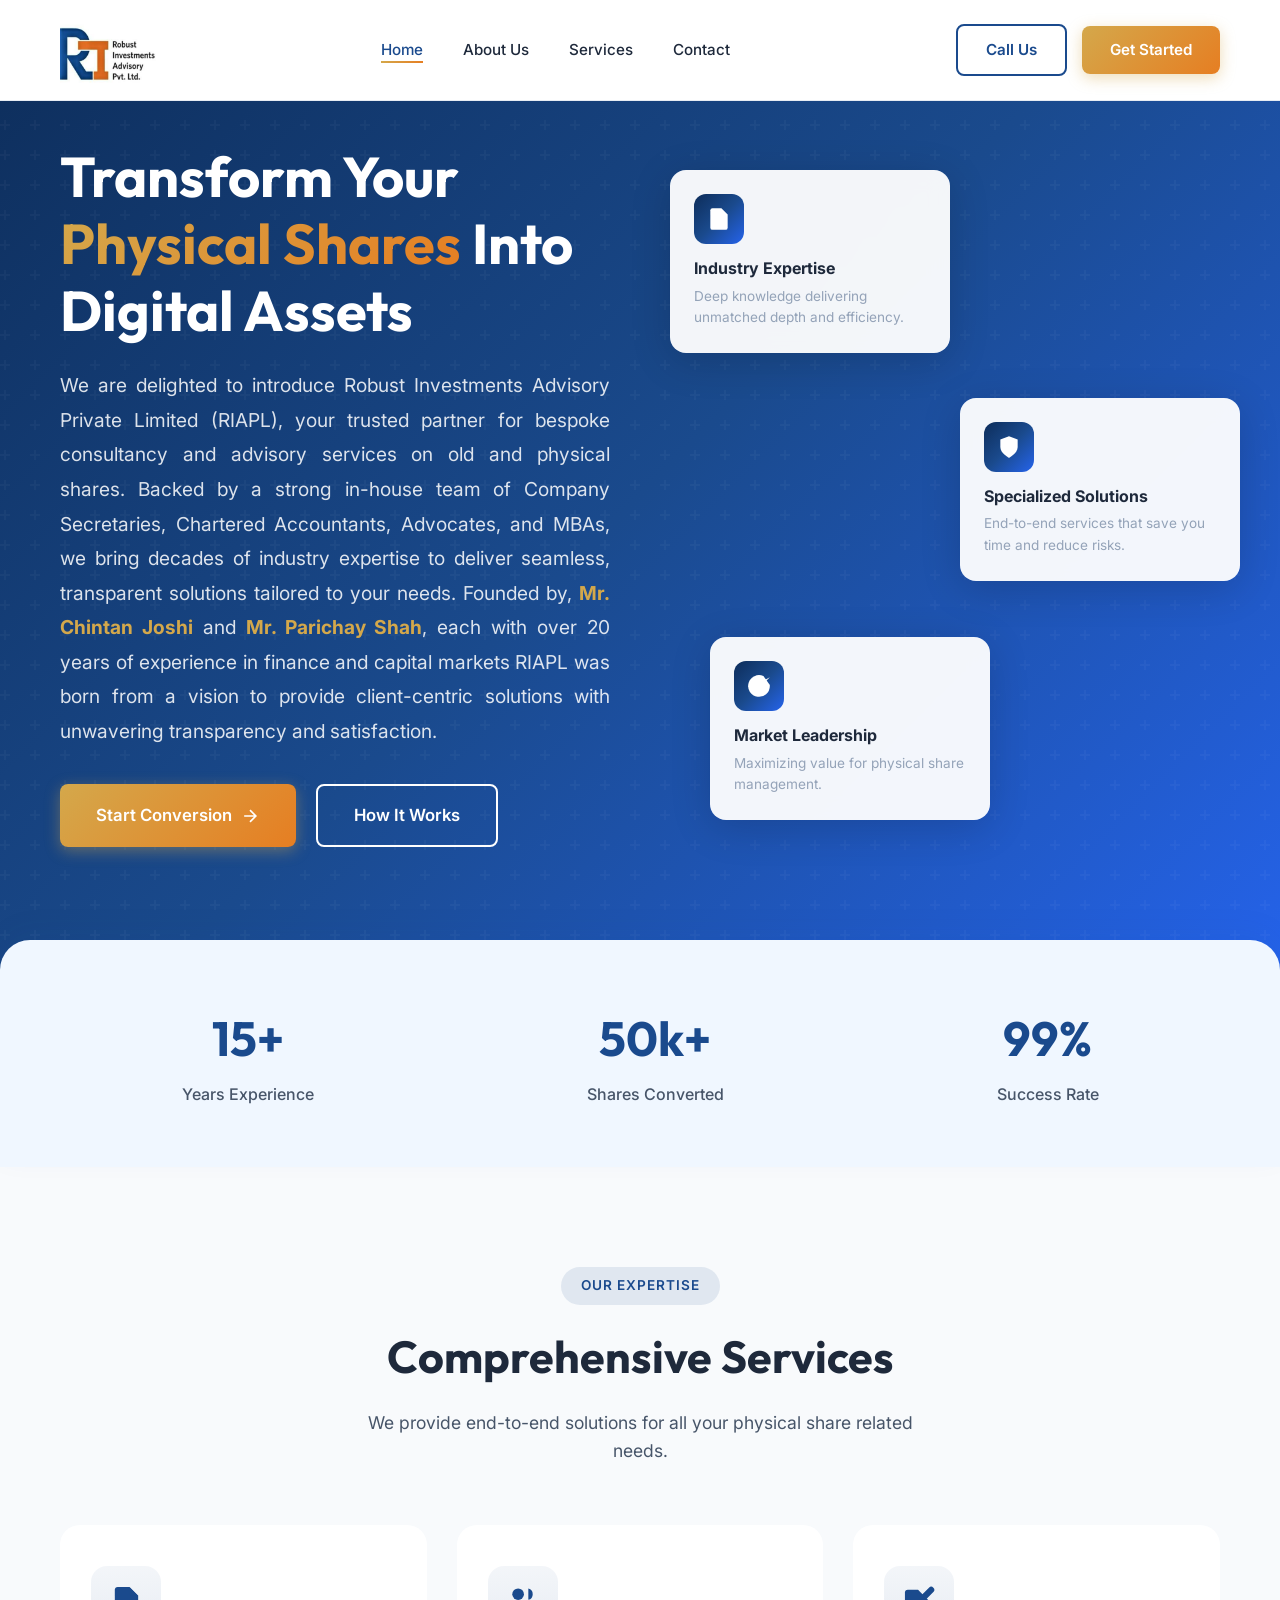
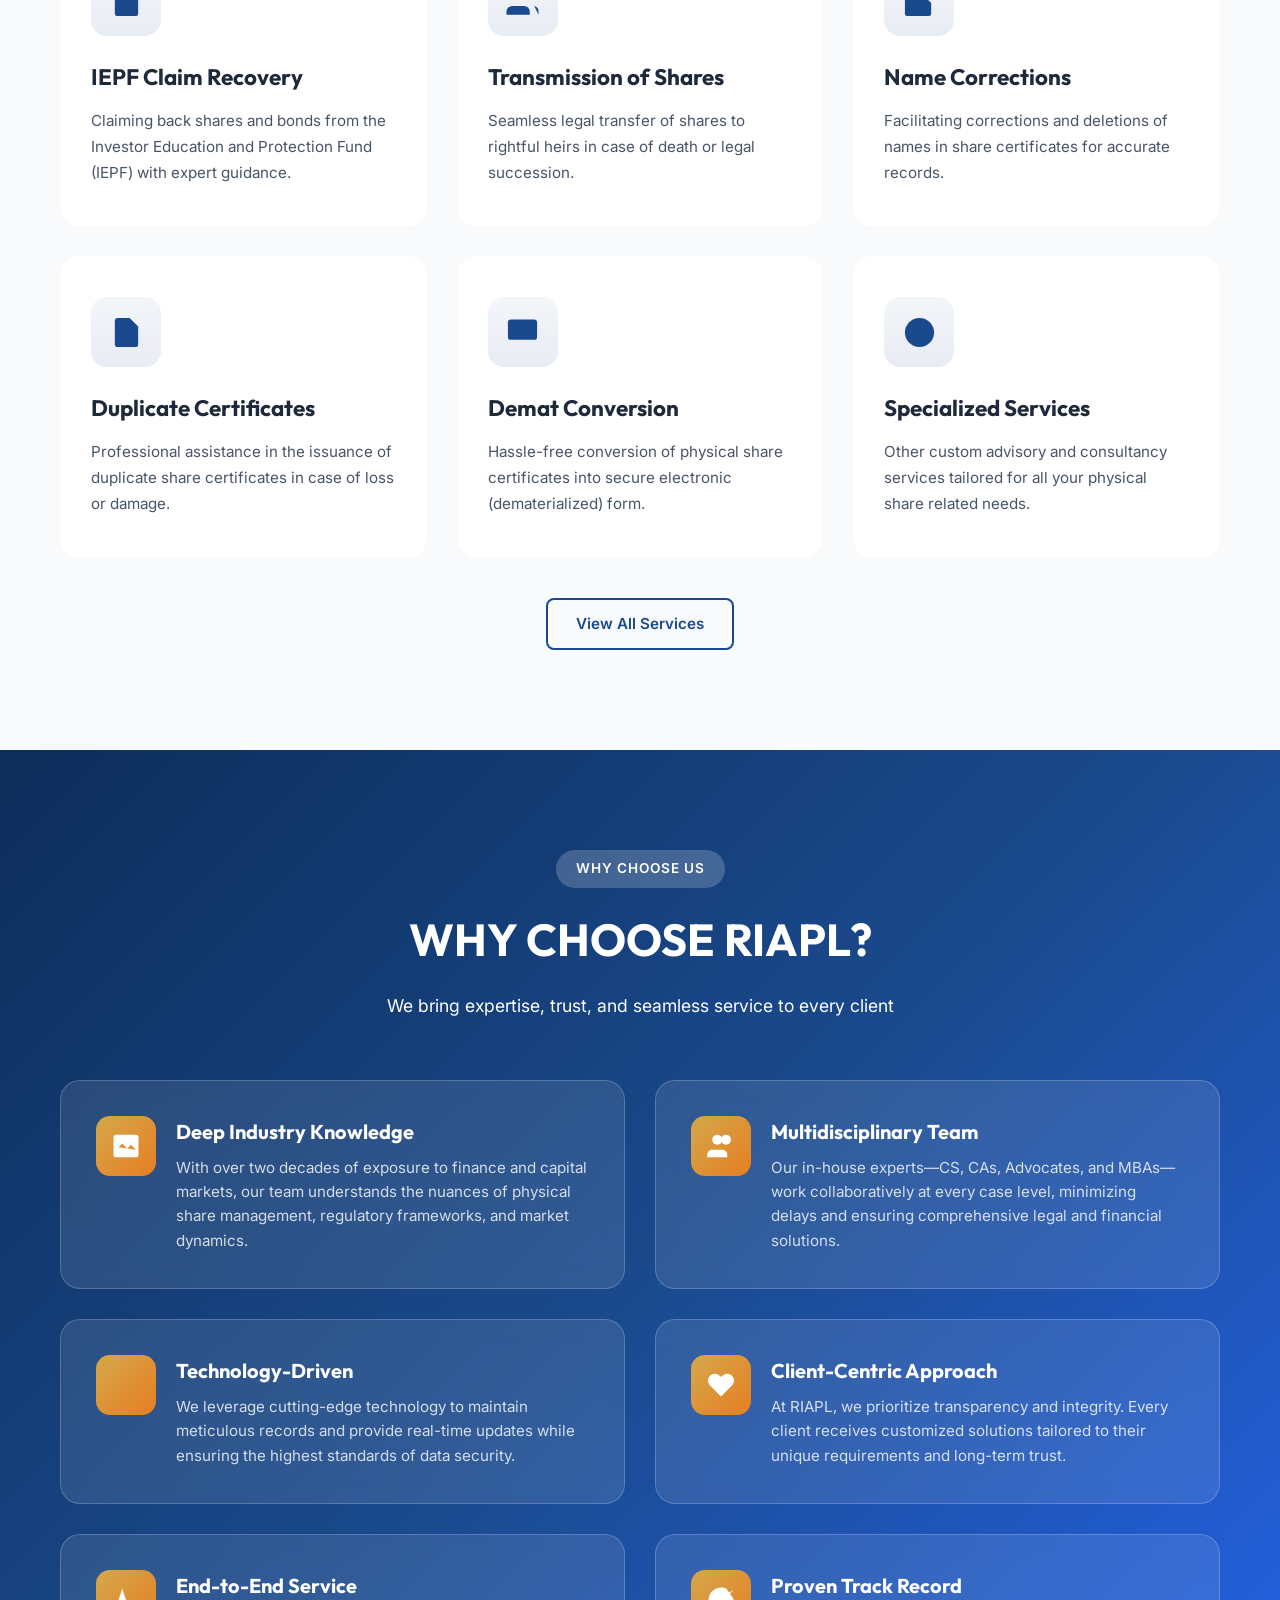
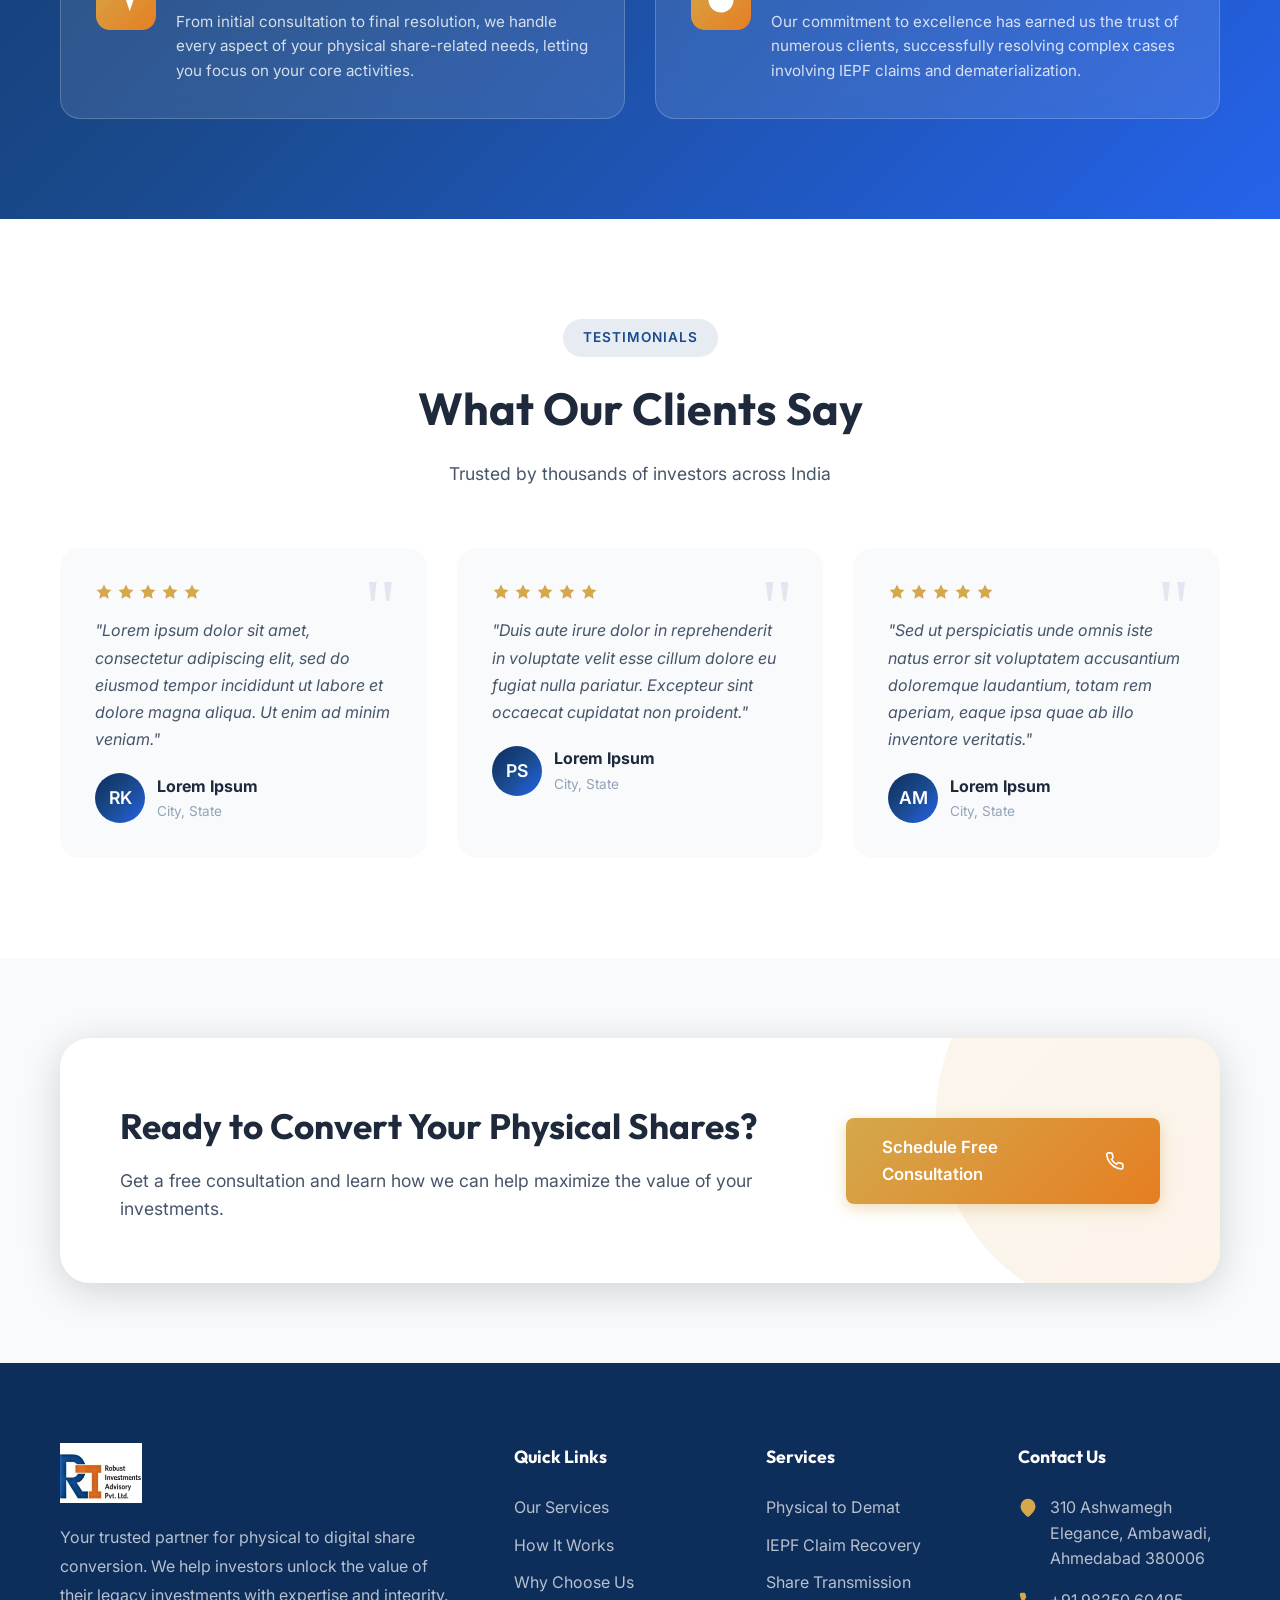
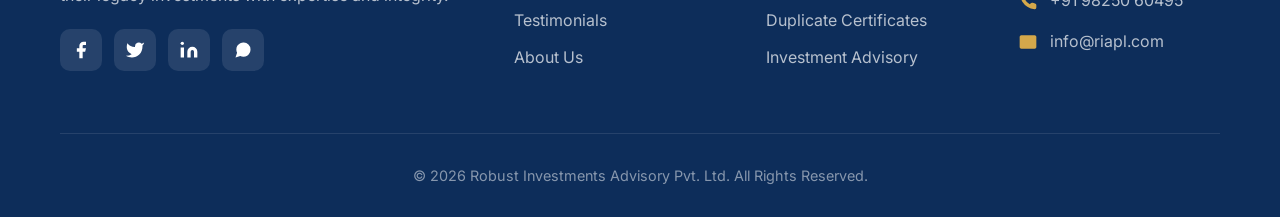
==== commit ca697a19: "Move `about.html` to `html/about.html` and update `index.html` to reflect the new path." ====
--- a/index.html
+++ b/index.html
@@ -7,7 +7,7 @@
     <title>Robust Investments Advisory Pvt. Ltd. | Physical to Digital Share Conversion</title>
     <meta name="description"
         content="Transform your physical demat pages into digital shares with Robust Investments Advisory. Expert guidance for seamless share dematerialization and conversion services.">
-    <link rel="icon" type="image/png" href="logo.png">
+    <link rel="icon" type="image/png" href="assets/logo.png">
 
     <!-- Fonts -->
     <link rel="preconnect" href="https://fonts.googleapis.com">
@@ -17,7 +17,8 @@
         rel="stylesheet">
 
     <!-- Styles -->
-    <link rel="stylesheet" href="styles.css">
+    <link rel="stylesheet" href="https://unpkg.com/aos@next/dist/aos.css" />
+    <link rel="stylesheet" href="css/styles.css">
 </head>
 
 <body>
@@ -26,19 +27,19 @@
         <div class="container">
             <nav>
                 <a href="index.html" class="logo">
-                    <img src="logo.png" alt="Robust Investments Advisory">
+                    <img src="assets/logo.png" alt="Robust Investments Advisory">
                 </a>
 
                 <ul class="nav-links">
                     <li><a href="index.html" class="active">Home</a></li>
-                    <li><a href="about.html">About Us</a></li>
-                    <li><a href="services.html">Services</a></li>
-                    <li><a href="contact.html">Contact</a></li>
+                    <li><a href="html/about.html">About Us</a></li>
+                    <li><a href="html/services.html">Services</a></li>
+                    <li><a href="html/contact.html">Contact</a></li>
                 </ul>
 
                 <div class="nav-cta">
-                    <a href="tel:+919999999999" class="btn btn-outline">Call Us</a>
-                    <a href="contact.html" class="btn btn-primary">Get Started</a>
+                    <a href="tel:+919825060495" class="btn btn-outline">Call Us</a>
+                    <a href="html/contact.html" class="btn btn-primary">Get Started</a>
                 </div>
 
                 <div class="menu-toggle">
@@ -51,39 +52,30 @@
     </header>
 
     <!-- Hero Section -->
-    <section class="hero">
+    <section class="hero" id="home">
         <div class="container">
             <div class="hero-content">
-                <div class="hero-text">
+                <div class="hero-text" data-aos="fade-right">
                     <h1>Transform Your <span>Physical Shares</span> Into Digital Assets</h1>
-                    <p>Lorem ipsum dolor sit amet, consectetur adipiscing elit. Sed do eiusmod tempor incididunt ut
-                        labore et dolore magna aliqua. Ut enim ad minim veniam, quis nostrud exercitation ullamco
-                        laboris nisi ut aliquip ex ea commodo consequat.</p>
+                    <p style="text-align: justify;">We are delighted to introduce Robust Investments Advisory Private
+                        Limited (RIAPL), your
+                        trusted partner for bespoke consultancy and advisory services on old and physical shares.
+                        Backed by a strong in-house team of Company Secretaries, Chartered Accountants, Advocates,
+                        and MBAs, we bring decades of industry expertise to deliver seamless, transparent solutions
+                        tailored to your needs. Founded by, <b style="color: var(--accent-gold);">Mr. Chintan Joshi</b>
+                        and <b style="color: var(--accent-gold);">Mr. Parichay Shah</b>, each with over 20
+                        years of experience in finance and capital markets RIAPL was born from a vision to provide
+                        client-centric solutions with unwavering transparency and satisfaction.</p>
 
                     <div class="hero-buttons">
-                        <a href="contact.html" class="btn btn-primary btn-large">
+                        <a href="html/contact.html" class="btn btn-primary btn-large">
                             Start Conversion
                             <svg width="20" height="20" viewBox="0 0 24 24" fill="none" stroke="currentColor"
                                 stroke-width="2">
                                 <path d="M5 12h14M12 5l7 7-7 7" />
                             </svg>
                         </a>
-                        <a href="services.html" class="btn btn-outline btn-large">Learn How It Works</a>
-                    </div>
-
-                    <div class="hero-stats">
-                        <div class="stat-item">
-                            <h3>15+</h3>
-                            <p>Years Experience</p>
-                        </div>
-                        <div class="stat-item">
-                            <h3>50k+</h3>
-                            <p>Shares Converted</p>
-                        </div>
-                        <div class="stat-item">
-                            <h3>99%</h3>
-                            <p>Success Rate</p>
-                        </div>
+                        <a href="html/services.html" class="btn btn-outline btn-large">How It Works</a>
                     </div>
                 </div>
 
@@ -96,8 +88,8 @@
                                     <path d="M14 2v6h6M16 13H8M16 17H8M10 9H8" />
                                 </svg>
                             </div>
-                            <h4>Physical Certificates</h4>
-                            <p>Secure document handling</p>
+                            <h4>Industry Expertise</h4>
+                            <p>Deep knowledge delivering unmatched depth and efficiency.</p>
                         </div>
 
                         <div class="floating-card">
@@ -106,8 +98,8 @@
                                     <path d="M12 22s8-4 8-10V5l-8-3-8 3v7c0 6 8 10 8 10z" />
                                 </svg>
                             </div>
-                            <h4>100% Secure</h4>
-                            <p>SEBI compliant process</p>
+                            <h4>Specialized Solutions</h4>
+                            <p>End-to-end services that save you time and reduce risks.</p>
                         </div>
 
                         <div class="floating-card">
@@ -117,10 +109,30 @@
                                     <path d="M22 4L12 14.01l-3-3" />
                                 </svg>
                             </div>
-                            <h4>Digital Shares</h4>
-                            <p>Ready for trading</p>
+                            <h4>Market Leadership</h4>
+                            <p>Maximizing value for physical share management.</p>
                         </div>
                     </div>
+                </div>
+            </div>
+        </div>
+    </section>
+
+    <!-- Stats Bar -->
+    <section class="stats-bar" data-aos="fade-up">
+        <div class="container">
+            <div class="hero-stats">
+                <div class="stat-item reveal">
+                    <h3>15+</h3>
+                    <p>Years Experience</p>
+                </div>
+                <div class="stat-item reveal">
+                    <h3>50k+</h3>
+                    <p>Shares Converted</p>
+                </div>
+                <div class="stat-item reveal">
+                    <h3>99%</h3>
+                    <p>Success Rate</p>
                 </div>
             </div>
         </div>
@@ -129,39 +141,26 @@
     <!-- Services Section (Brief) -->
     <section class="services" id="services">
         <div class="container">
-            <div class="section-header">
-                <span class="section-tag">Our Services</span>
-                <h2>Comprehensive Demat Solutions</h2>
-                <p>End-to-end services for all your share dematerialization and investment needs</p>
+            <div class="section-header" data-aos="fade-up">
+                <span class="section-tag">Our Expertise</span>
+                <h2>Comprehensive Services</h2>
+                <p>We provide end-to-end solutions for all your physical share related needs.</p>
             </div>
 
             <div class="services-grid">
-                <div class="service-card">
+                <div class="service-card" data-aos="fade-up" data-aos-delay="100">
                     <div class="service-icon">
                         <svg viewBox="0 0 24 24">
                             <path d="M14 2H6a2 2 0 0 0-2 2v16a2 2 0 0 0 2 2h12a2 2 0 0 0 2-2V8z" />
                             <path d="M14 2v6h6M12 18v-6M9 15l3 3 3-3" />
                         </svg>
                     </div>
-                    <h3>Physical to Demat Conversion</h3>
-                    <p>Lorem ipsum dolor sit amet, consectetur adipiscing elit. Sed do eiusmod tempor incididunt ut
-                        labore et dolore magna aliqua.</p>
-                </div>
-
-                <div class="service-card">
-                    <div class="service-icon">
-                        <svg viewBox="0 0 24 24">
-                            <path
-                                d="M21 16V8a2 2 0 0 0-1-1.73l-7-4a2 2 0 0 0-2 0l-7 4A2 2 0 0 0 3 8v8a2 2 0 0 0 1 1.73l7 4a2 2 0 0 0 2 0l7-4A2 2 0 0 0 21 16z" />
-                            <path d="M3.27 6.96L12 12.01l8.73-5.05M12 22.08V12" />
-                        </svg>
-                    </div>
                     <h3>IEPF Claim Recovery</h3>
-                    <p>Ut enim ad minim veniam, quis nostrud exercitation ullamco laboris nisi ut aliquip ex ea commodo
-                        consequat.</p>
-                </div>
-
-                <div class="service-card">
+                    <p>Claiming back shares and bonds from the Investor Education and Protection Fund (IEPF) with expert
+                        guidance.</p>
+                </div>
+
+                <div class="service-card" data-aos="fade-up" data-aos-delay="300">
                     <div class="service-icon">
                         <svg viewBox="0 0 24 24">
                             <path d="M17 21v-2a4 4 0 0 0-4-4H5a4 4 0 0 0-4 4v2" />
@@ -170,13 +169,63 @@
                         </svg>
                     </div>
                     <h3>Transmission of Shares</h3>
-                    <p>Duis aute irure dolor in reprehenderit in voluptate velit esse cillum dolore eu fugiat nulla
-                        pariatur.</p>
-                </div>
-            </div>
-
-            <div style="text-align: center; margin-top: 40px;">
-                <a href="services.html" class="btn btn-outline">View All Services</a>
+                    <p>Seamless legal transfer of shares to rightful heirs in case of death or legal succession.</p>
+                </div>
+
+                <div class="service-card" data-aos="fade-up" data-aos-delay="400">
+                    <div class="service-icon">
+                        <svg viewBox="0 0 24 24">
+                            <path d="M11 4H4a2 2 0 0 0-2 2v14a2 2 0 0 0 2 2h14a2 2 0 0 0 2-2v-7" />
+                            <path d="M18.5 2.5a2.121 2.121 0 0 1 3 3L12 15l-4 1 1-4 9.5-9.5z" />
+                        </svg>
+                    </div>
+                    <h3>Name Corrections</h3>
+                    <p>Facilitating corrections and deletions of names in share certificates for accurate records.</p>
+                </div>
+
+                <div class="service-card" data-aos="fade-up" data-aos-delay="500">
+                    <div class="service-icon">
+                        <svg viewBox="0 0 24 24">
+                            <path d="M14 2H6a2 2 0 0 0-2 2v16a2 2 0 0 0 2 2h12a2 2 0 0 0 2-2V8z" />
+                            <polyline points="14 2 14 8 20 8" />
+                            <line x1="16" y1="13" x2="8" y2="13" />
+                            <line x1="16" y1="17" x2="8" y2="17" />
+                        </svg>
+                    </div>
+                    <h3>Duplicate Certificates</h3>
+                    <p>Professional assistance in the issuance of duplicate share certificates in case of loss or
+                        damage.</p>
+                </div>
+
+                <div class="service-card" data-aos="fade-up" data-aos-delay="600">
+                    <div class="service-icon">
+                        <svg viewBox="0 0 24 24">
+                            <rect x="2" y="3" width="20" height="14" rx="2" ry="2" />
+                            <line x1="8" y1="21" x2="16" y2="21" />
+                            <line x1="12" y1="17" x2="12" y2="21" />
+                        </svg>
+                    </div>
+                    <h3>Demat Conversion</h3>
+                    <p>Hassle-free conversion of physical share certificates into secure electronic (dematerialized)
+                        form.</p>
+                </div>
+
+                <div class="service-card" data-aos="fade-up" data-aos-delay="700">
+                    <div class="service-icon">
+                        <svg viewBox="0 0 24 24">
+                            <circle cx="12" cy="12" r="10" />
+                            <line x1="12" y1="8" x2="12" y2="12" />
+                            <line x1="12" y1="16" x2="12.01" y2="16" />
+                        </svg>
+                    </div>
+                    <h3>Specialized Services</h3>
+                    <p>Other custom advisory and consultancy services tailored for all your physical share related
+                        needs.</p>
+                </div>
+            </div>
+
+            <div style="text-align: center; margin-top: 40px;" data-aos="fade-up">
+                <a href="html/services.html" class="btn btn-outline">View All Services</a>
             </div>
         </div>
     </section>
@@ -184,66 +233,94 @@
     <!-- Why Choose Us -->
     <section class="why-us" id="why-us">
         <div class="container">
-            <div class="section-header">
+            <div class="section-header" data-aos="fade-up">
                 <span class="section-tag">Why Choose Us</span>
-                <h2>Your Trusted Partner</h2>
+                <h2>WHY CHOOSE RIAPL?</h2>
                 <p>We bring expertise, trust, and seamless service to every client</p>
             </div>
 
             <div class="features-grid">
-                <div class="feature-card">
+                <div class="feature-card" data-aos="fade-right" data-aos-delay="100">
                     <div class="feature-icon">
                         <svg viewBox="0 0 24 24">
-                            <path d="M12 22s8-4 8-10V5l-8-3-8 3v7c0 6 8 10 8 10z" />
+                            <path
+                                d="M22 19V5a2 2 0 0 0-2-2H4a2 2 0 0 0-2 2v14a2 2 0 0 0 2 2h16a2 2 0 0 0 2-2zM6 13l3-3 4 4 3-3 4 4" />
                         </svg>
                     </div>
                     <div class="feature-content">
-                        <h3>SEBI Registered</h3>
-                        <p>Lorem ipsum dolor sit amet, consectetur adipiscing elit. Sed do eiusmod tempor incididunt ut
-                            labore et dolore magna aliqua.</p>
-                    </div>
-                </div>
-
-                <div class="feature-card">
-                    <div class="feature-icon">
-                        <svg viewBox="0 0 24 24">
-                            <circle cx="12" cy="12" r="10" />
-                            <path d="M12 6v6l4 2" />
-                        </svg>
-                    </div>
-                    <div class="feature-content">
-                        <h3>Fast Processing</h3>
-                        <p>Ut enim ad minim veniam, quis nostrud exercitation ullamco laboris nisi ut aliquip ex ea
-                            commodo consequat.</p>
-                    </div>
-                </div>
-
-                <div class="feature-card">
+                        <h3>Deep Industry Knowledge</h3>
+                        <p>With over two decades of exposure to finance and capital markets, our team understands the
+                            nuances of physical share management, regulatory frameworks, and market dynamics.</p>
+                    </div>
+                </div>
+
+                <div class="feature-card" data-aos="fade-right" data-aos-delay="200">
                     <div class="feature-icon">
                         <svg viewBox="0 0 24 24">
                             <path d="M17 21v-2a4 4 0 0 0-4-4H5a4 4 0 0 0-4 4v2" />
                             <circle cx="9" cy="7" r="4" />
-                            <path d="M23 21v-2a4 4 0 0 0-3-3.87M16 3.13a4 4 0 0 1 0 7.75" />
+                            <circle cx="16" cy="7" r="4" />
                         </svg>
                     </div>
                     <div class="feature-content">
-                        <h3>Expert Team</h3>
-                        <p>Duis aute irure dolor in reprehenderit in voluptate velit esse cillum dolore eu fugiat nulla
-                            pariatur.</p>
-                    </div>
-                </div>
-
-                <div class="feature-card">
+                        <h3>Multidisciplinary Team</h3>
+                        <p>Our in-house experts—CS, CAs, Advocates, and MBAs—work collaboratively at every case level,
+                            minimizing delays and ensuring comprehensive legal and financial solutions.</p>
+                    </div>
+                </div>
+
+                <div class="feature-card" data-aos="fade-right" data-aos-delay="300">
                     <div class="feature-icon">
                         <svg viewBox="0 0 24 24">
+                            <path
+                                d="M12 2v4M12 18v4M4.93 4.93l2.83 2.83M16.24 16.24l2.83 2.83M2 12h4M18 12h4M4.93 19.07l2.83-2.83M16.24 7.76l2.83-2.83" />
+                        </svg>
+                    </div>
+                    <div class="feature-content">
+                        <h3>Technology-Driven</h3>
+                        <p>We leverage cutting-edge technology to maintain meticulous records and provide real-time
+                            updates while ensuring the highest standards of data security.</p>
+                    </div>
+                </div>
+
+                <div class="feature-card" data-aos="fade-right" data-aos-delay="400">
+                    <div class="feature-icon">
+                        <svg viewBox="0 0 24 24">
+                            <path
+                                d="M20.84 4.61a5.5 5.5 0 0 0-7.78 0L12 5.67l-1.06-1.06a5.5 5.5 0 0 0-7.78 7.78l1.06 1.06L12 21.23l7.78-7.78 1.06-1.06a5.5 5.5 0 0 0 0-7.78z" />
+                        </svg>
+                    </div>
+                    <div class="feature-content">
+                        <h3>Client-Centric Approach</h3>
+                        <p>At RIAPL, we prioritize transparency and integrity. Every client receives customized
+                            solutions tailored to their unique requirements and long-term trust.</p>
+                    </div>
+                </div>
+
+                <div class="feature-card" data-aos="fade-right" data-aos-delay="500">
+                    <div class="feature-icon">
+                        <svg viewBox="0 0 24 24">
+                            <polyline points="22 12 18 12 15 21 9 3 6 12 2 12" />
+                        </svg>
+                    </div>
+                    <div class="feature-content">
+                        <h3>End-to-End Service</h3>
+                        <p>From initial consultation to final resolution, we handle every aspect of your physical
+                            share-related needs, letting you focus on your core activities.</p>
+                    </div>
+                </div>
+
+                <div class="feature-card" data-aos="fade-right" data-aos-delay="600">
+                    <div class="feature-icon">
+                        <svg viewBox="0 0 24 24">
                             <path d="M22 11.08V12a10 10 0 1 1-5.93-9.14" />
-                            <path d="M22 4L12 14.01l-3-3" />
+                            <polyline points="22 4 12 14.01 9 11.01" />
                         </svg>
                     </div>
                     <div class="feature-content">
-                        <h3>End-to-End Support</h3>
-                        <p>Excepteur sint occaecat cupidatat non proident, sunt in culpa qui officia deserunt mollit
-                            anim id est laborum.</p>
+                        <h3>Proven Track Record</h3>
+                        <p>Our commitment to excellence has earned us the trust of numerous clients, successfully
+                            resolving complex cases involving IEPF claims and dematerialization.</p>
                     </div>
                 </div>
             </div>
@@ -253,14 +330,14 @@
     <!-- Testimonials -->
     <section class="testimonials" id="testimonials">
         <div class="container">
-            <div class="section-header">
+            <div class="section-header" data-aos="fade-up">
                 <span class="section-tag">Testimonials</span>
                 <h2>What Our Clients Say</h2>
                 <p>Trusted by thousands of investors across India</p>
             </div>
 
             <div class="testimonials-grid">
-                <div class="testimonial-card">
+                <div class="testimonial-card" data-aos="fade-up" data-aos-delay="100">
                     <div class="stars">
                         <svg viewBox="0 0 24 24">
                             <polygon
@@ -294,7 +371,7 @@
                     </div>
                 </div>
 
-                <div class="testimonial-card">
+                <div class="testimonial-card" data-aos="fade-up" data-aos-delay="200">
                     <div class="stars">
                         <svg viewBox="0 0 24 24">
                             <polygon
@@ -328,7 +405,7 @@
                     </div>
                 </div>
 
-                <div class="testimonial-card">
+                <div class="testimonial-card" data-aos="fade-up" data-aos-delay="300">
                     <div class="stars">
                         <svg viewBox="0 0 24 24">
                             <polygon
@@ -367,7 +444,7 @@
 
     <!-- CTA Section -->
     <section class="cta">
-        <div class="container">
+        <div class="container" data-aos="zoom-in">
             <div class="cta-box">
                 <div class="cta-content">
                     <h2>Ready to Convert Your Physical Shares?</h2>
@@ -392,7 +469,7 @@
         <div class="container">
             <div class="footer-content">
                 <div class="footer-brand">
-                    <img src="logo.png" alt="Robust Investments Advisory">
+                    <img src="assets/logo.png" alt="Robust Investments Advisory">
                     <p>Your trusted partner for physical to digital share conversion. We help investors unlock the value
                         of their legacy investments with expertise and integrity.</p>
                     <div class="footer-social">
@@ -427,22 +504,22 @@
                 <div class="footer-column">
                     <h4>Quick Links</h4>
                     <ul>
-                        <li><a href="services.html">Our Services</a></li>
-                        <li><a href="services.html#process">How It Works</a></li>
-                        <li><a href="about.html">Why Choose Us</a></li>
+                        <li><a href="html/services.html">Our Services</a></li>
+                        <li><a href="html/services.html#process">How It Works</a></li>
+                        <li><a href="html/about.html">Why Choose Us</a></li>
                         <li><a href="#testimonials">Testimonials</a></li>
-                        <li><a href="about.html">About Us</a></li>
+                        <li><a href="html/about.html">About Us</a></li>
                     </ul>
                 </div>
 
                 <div class="footer-column">
                     <h4>Services</h4>
                     <ul>
-                        <li><a href="services.html">Physical to Demat</a></li>
-                        <li><a href="services.html">IEPF Claim Recovery</a></li>
-                        <li><a href="services.html">Share Transmission</a></li>
-                        <li><a href="services.html">Duplicate Certificates</a></li>
-                        <li><a href="services.html">Investment Advisory</a></li>
+                        <li><a href="html/services.html">Physical to Demat</a></li>
+                        <li><a href="html/services.html">IEPF Claim Recovery</a></li>
+                        <li><a href="html/services.html">Share Transmission</a></li>
+                        <li><a href="html/services.html">Duplicate Certificates</a></li>
+                        <li><a href="html/services.html">Investment Advisory</a></li>
                     </ul>
                 </div>
 
@@ -453,21 +530,23 @@
                             <path d="M21 10c0 7-9 13-9 13s-9-6-9-13a9 9 0 0 1 18 0z" />
                             <circle cx="12" cy="10" r="3" />
                         </svg>
-                        <span>Mumbai, Maharashtra, India</span>
+                        <span><a href="https://g.co/kgs/TwmJxs" target="_blank"
+                                style="color: inherit; text-decoration: none; transition: color 0.3s;">310 Ashwamegh
+                                Elegance, Ambawadi, Ahmedabad 380006</a></span>
                     </div>
                     <div class="contact-item">
                         <svg viewBox="0 0 24 24">
                             <path
                                 d="M22 16.92v3a2 2 0 0 1-2.18 2 19.79 19.79 0 0 1-8.63-3.07 19.5 19.5 0 0 1-6-6 19.79 19.79 0 0 1-3.07-8.67A2 2 0 0 1 4.11 2h3a2 2 0 0 1 2 1.72 12.84 12.84 0 0 0 .7 2.81 2 2 0 0 1-.45 2.11L8.09 9.91a16 16 0 0 0 6 6l1.27-1.27a2 2 0 0 1 2.11-.45 12.84 12.84 0 0 0 2.81.7A2 2 0 0 1 22 16.92z" />
                         </svg>
-                        <span>+91 99999 99999</span>
+                        <span>+91 98250 60495</span>
                     </div>
                     <div class="contact-item">
                         <svg viewBox="0 0 24 24">
                             <path d="M4 4h16c1.1 0 2 .9 2 2v12c0 1.1-.9 2-2 2H4c-1.1 0-2-.9-2-2V6c0-1.1.9-2 2-2z" />
                             <polyline points="22,6 12,13 2,6" />
                         </svg>
-                        <span>info@robustinvestments.com</span>
+                        <span>info@riapl.com</span>
                     </div>
                 </div>
             </div>
@@ -479,7 +558,8 @@
     </footer>
 
     <!-- Scripts -->
-    <script src="script.js"></script>
+    <script src="https://unpkg.com/aos@next/dist/aos.js"></script>
+    <script src="js/script.js"></script>
 </body>
 
 </html>
--- a/css/styles.css
+++ b/css/styles.css
@@ -0,0 +1,1332 @@
+/* ===== CSS RESET & BASE ===== */
+* {
+    margin: 0;
+    padding: 0;
+    box-sizing: border-box;
+}
+
+:root {
+    /* Brand Colors */
+    --primary-blue: #1a4a8d;
+    --primary-dark: #0d2d5a;
+    --accent-orange: #e67e22;
+    --accent-gold: #d4a84b;
+
+    /* Neutrals */
+    --white: #ffffff;
+    --off-white: #f8fafc;
+    --light-gray: #e2e8f0;
+    --medium-gray: #94a3b8;
+    --dark-gray: #475569;
+    --text-dark: #1e293b;
+
+    /* Gradients */
+    --hero-gradient: linear-gradient(135deg, #0d2d5a 0%, #1a4a8d 50%, #2563eb 100%);
+    --card-gradient: linear-gradient(180deg, rgba(26, 74, 141, 0.05) 0%, rgba(26, 74, 141, 0.1) 100%);
+    --gold-gradient: linear-gradient(135deg, #d4a84b 0%, #e67e22 100%);
+
+    /* Typography */
+    --font-heading: 'Outfit', sans-serif;
+    --font-body: 'Inter', sans-serif;
+
+    /* Spacing */
+    --section-padding: 100px 0;
+    --container-width: 1200px;
+
+    /* Transitions */
+    --transition-fast: 0.2s ease;
+    --transition-medium: 0.3s ease;
+    --transition-slow: 0.5s ease;
+
+    /* Shadows */
+    --shadow-sm: 0 2px 8px rgba(0, 0, 0, 0.08);
+    --shadow-md: 0 4px 20px rgba(0, 0, 0, 0.12);
+    --shadow-lg: 0 8px 40px rgba(0, 0, 0, 0.16);
+    --shadow-glow: 0 0 40px rgba(26, 74, 141, 0.3);
+}
+
+html {
+    scroll-behavior: smooth;
+}
+
+body {
+    font-family: var(--font-body);
+    color: var(--text-dark);
+    line-height: 1.6;
+    background: var(--white);
+    overflow-x: hidden;
+}
+
+.container {
+    max-width: var(--container-width);
+    margin: 0 auto;
+    padding: 0 20px;
+}
+
+/* ===== HEADER & NAVIGATION ===== */
+header {
+    position: fixed;
+    top: 0;
+    left: 0;
+    right: 0;
+    z-index: 1000;
+    background: #ffffff;
+    border-bottom: 1px solid rgba(26, 74, 141, 0.1);
+    transition: var(--transition-medium);
+}
+
+header.scrolled {
+    box-shadow: var(--shadow-md);
+}
+
+nav {
+    display: flex;
+    justify-content: space-between;
+    align-items: center;
+    padding: 15px 0;
+}
+
+.logo {
+    display: flex;
+    align-items: center;
+    gap: 12px;
+}
+
+.logo img {
+    height: 70px;
+    width: auto;
+}
+
+.nav-links {
+    display: flex;
+    gap: 40px;
+    list-style: none;
+}
+
+.nav-links a {
+    text-decoration: none;
+    color: var(--text-dark);
+    font-weight: 500;
+    font-size: 0.95rem;
+    position: relative;
+    transition: var(--transition-fast);
+}
+
+.nav-links a::after {
+    content: '';
+    position: absolute;
+    bottom: -4px;
+    left: 0;
+    width: 0;
+    height: 2px;
+    background: var(--gold-gradient);
+    transition: var(--transition-medium);
+}
+
+.nav-links a:hover {
+    color: var(--primary-blue);
+}
+
+.nav-links a:hover::after {
+    width: 100%;
+}
+
+.nav-cta {
+    display: flex;
+    gap: 15px;
+    align-items: center;
+}
+
+.btn {
+    padding: 12px 28px;
+    border-radius: 8px;
+    font-weight: 600;
+    font-size: 0.95rem;
+    text-decoration: none;
+    transition: var(--transition-medium);
+    cursor: pointer;
+    border: none;
+    display: inline-flex;
+    align-items: center;
+    gap: 8px;
+}
+
+.btn-outline {
+    background: transparent;
+    border: 2px solid var(--primary-blue);
+    color: var(--primary-blue);
+}
+
+.btn-outline:hover {
+    background: var(--primary-blue);
+    color: var(--white);
+}
+
+.btn-primary {
+    background: var(--gold-gradient);
+    color: var(--white);
+    box-shadow: 0 4px 15px rgba(212, 168, 75, 0.4);
+}
+
+.btn-primary:hover {
+    transform: translateY(-2px);
+    box-shadow: 0 6px 25px rgba(212, 168, 75, 0.5);
+}
+
+.btn-large {
+    padding: 16px 36px;
+    font-size: 1.05rem;
+}
+
+/* Mobile Menu Toggle */
+.menu-toggle {
+    display: none;
+    flex-direction: column;
+    gap: 5px;
+    cursor: pointer;
+    padding: 10px;
+}
+
+.menu-toggle span {
+    width: 28px;
+    height: 3px;
+    background: var(--primary-blue);
+    border-radius: 3px;
+    transition: var(--transition-medium);
+}
+
+/* ===== HERO SECTION ===== */
+.hero {
+    min-height: 110vh;
+    background: var(--hero-gradient);
+    display: flex;
+    align-items: center;
+    position: relative;
+    overflow: hidden;
+    padding-top: 100px;
+    padding-bottom: 100px;
+}
+
+.hero::before {
+    content: '';
+    position: absolute;
+    top: 0;
+    left: 0;
+    right: 0;
+    bottom: 0;
+    background: url("data:image/svg+xml,%3Csvg width='60' height='60' viewBox='0 0 60 60' xmlns='http://www.w3.org/2000/svg'%3E%3Cg fill='none' fill-rule='evenodd'%3E%3Cg fill='%23ffffff' fill-opacity='0.03'%3E%3Cpath d='M36 34v-4h-2v4h-4v2h4v4h2v-4h4v-2h-4zm0-30V0h-2v4h-4v2h4v4h2V6h4V4h-4zM6 34v-4H4v4H0v2h4v4h2v-4h4v-2H6zM6 4V0H4v4H0v2h4v4h2V6h4V4H6z'/%3E%3C/g%3E%3C/g%3E%3C/svg%3E");
+    animation: bgMove 30s linear infinite;
+}
+
+@keyframes bgMove {
+    0% {
+        background-position: 0 0;
+    }
+
+    100% {
+        background-position: 60px 60px;
+    }
+}
+
+.hero-content {
+    display: grid;
+    grid-template-columns: 1fr 1fr;
+    gap: 60px;
+    align-items: center;
+    position: relative;
+    z-index: 1;
+}
+
+.hero-text h1 {
+    font-family: var(--font-heading);
+    font-size: 3.5rem;
+    font-weight: 700;
+    color: var(--white);
+    line-height: 1.2;
+    margin-bottom: 24px;
+}
+
+.hero-text h1 span {
+    background: var(--gold-gradient);
+    -webkit-background-clip: text;
+    -webkit-text-fill-color: transparent;
+    background-clip: text;
+}
+
+.hero-text p {
+    font-size: 1.2rem;
+    color: rgba(255, 255, 255, 0.85);
+    margin-bottom: 36px;
+    line-height: 1.8;
+}
+
+.hero-buttons {
+    display: flex;
+    gap: 20px;
+    flex-wrap: wrap;
+}
+
+.stats-bar {
+    background: #f0f7ff;
+    /* Light Blue */
+    padding: 60px 0;
+    position: relative;
+    z-index: 10;
+    margin-top: -50px;
+    border-radius: 30px 30px 0 0;
+    box-shadow: 0 -10px 30px rgba(26, 74, 141, 0.05);
+}
+
+.hero-stats {
+    display: flex;
+    justify-content: space-around;
+    gap: 30px;
+}
+
+.stat-item {
+    text-align: center;
+}
+
+.stat-item h3 {
+    font-family: var(--font-heading);
+    font-size: 3rem;
+    color: var(--primary-blue);
+    font-weight: 700;
+    margin-bottom: 5px;
+}
+
+.stat-item p {
+    font-size: 1rem;
+    color: var(--dark-gray);
+    font-weight: 500;
+}
+
+/* Animations */
+.reveal {
+    opacity: 0;
+    transform: translateY(30px);
+    animation: fadeInUp 0.8s ease forwards;
+}
+
+.reveal:nth-child(2) {
+    animation-delay: 0.2s;
+}
+
+.reveal:nth-child(3) {
+    animation-delay: 0.4s;
+}
+
+@keyframes fadeInUp {
+    to {
+        opacity: 1;
+        transform: translateY(0);
+    }
+}
+
+.hero-visual {
+    position: relative;
+    display: flex;
+    justify-content: center;
+    align-items: center;
+}
+
+.hero-graphic {
+    width: 100%;
+    max-width: 600px;
+    height: 650px;
+    position: relative;
+}
+
+.floating-card {
+    position: absolute;
+    background: rgba(255, 255, 255, 0.95);
+    backdrop-filter: blur(10px);
+    border-radius: 16px;
+    padding: 24px;
+    width: 280px;
+    box-shadow: var(--shadow-lg);
+    animation: float 6s ease-in-out infinite;
+    z-index: 5;
+}
+
+.floating-card:nth-child(1) {
+    top: 0;
+    left: 0;
+    animation-delay: 0s;
+}
+
+.floating-card:nth-child(2) {
+    top: 35%;
+    right: -20px;
+    animation-delay: 2s;
+}
+
+.floating-card:nth-child(3) {
+    bottom: 0;
+    left: 40px;
+    animation-delay: 4s;
+}
+
+@keyframes float {
+
+    0%,
+    100% {
+        transform: translateY(0);
+    }
+
+    50% {
+        transform: translateY(-15px);
+    }
+}
+
+.floating-card .card-icon {
+    width: 50px;
+    height: 50px;
+    background: var(--hero-gradient);
+    border-radius: 12px;
+    display: flex;
+    align-items: center;
+    justify-content: center;
+    margin-bottom: 12px;
+}
+
+.floating-card .card-icon svg {
+    width: 26px;
+    height: 26px;
+    fill: var(--white);
+}
+
+.floating-card h4 {
+    font-size: 1rem;
+    color: var(--text-dark);
+    margin-bottom: 4px;
+}
+
+.floating-card p {
+    font-size: 0.85rem;
+    color: var(--medium-gray);
+    margin-bottom: 0;
+}
+
+/* ===== SERVICES SECTION ===== */
+.services {
+    padding: var(--section-padding);
+    background: var(--off-white);
+}
+
+.section-header {
+    text-align: center;
+    margin-bottom: 60px;
+}
+
+.section-tag {
+    display: inline-block;
+    background: rgba(26, 74, 141, 0.1);
+    color: var(--primary-blue);
+    padding: 8px 20px;
+    border-radius: 30px;
+    font-size: 0.85rem;
+    font-weight: 600;
+    text-transform: uppercase;
+    letter-spacing: 1px;
+    margin-bottom: 16px;
+}
+
+.section-header h2 {
+    font-family: var(--font-heading);
+    font-size: 2.8rem;
+    color: var(--text-dark);
+    margin-bottom: 16px;
+}
+
+.section-header p {
+    font-size: 1.1rem;
+    color: var(--dark-gray);
+    max-width: 600px;
+    margin: 0 auto;
+}
+
+.services-grid {
+    display: grid;
+    grid-template-columns: repeat(3, 1fr);
+    gap: 30px;
+}
+
+.service-card {
+    background: var(--white);
+    border-radius: 20px;
+    padding: 40px 30px;
+    position: relative;
+    overflow: hidden;
+    transition: var(--transition-medium);
+    border: 1px solid transparent;
+}
+
+.service-card::before {
+    content: '';
+    position: absolute;
+    top: 0;
+    left: 0;
+    right: 0;
+    height: 4px;
+    background: var(--gold-gradient);
+    transform: scaleX(0);
+    transition: var(--transition-medium);
+}
+
+.service-card:hover {
+    transform: translateY(-8px);
+    box-shadow: var(--shadow-lg);
+    border-color: rgba(26, 74, 141, 0.1);
+}
+
+.service-card:hover::before {
+    transform: scaleX(1);
+}
+
+.service-icon {
+    width: 70px;
+    height: 70px;
+    background: var(--card-gradient);
+    border-radius: 16px;
+    display: flex;
+    align-items: center;
+    justify-content: center;
+    margin-bottom: 24px;
+    transition: var(--transition-medium);
+}
+
+.service-card:hover .service-icon {
+    background: var(--hero-gradient);
+}
+
+.service-icon svg {
+    width: 35px;
+    height: 35px;
+    fill: var(--primary-blue);
+    transition: var(--transition-medium);
+}
+
+.service-card:hover .service-icon svg {
+    fill: var(--white);
+}
+
+.service-card h3 {
+    font-family: var(--font-heading);
+    font-size: 1.4rem;
+    color: var(--text-dark);
+    margin-bottom: 12px;
+}
+
+.service-card p {
+    color: var(--dark-gray);
+    font-size: 0.95rem;
+    line-height: 1.7;
+}
+
+.service-list {
+    list-style: none;
+    padding: 0;
+    margin-top: 15px;
+    text-align: left;
+}
+
+.service-list li {
+    position: relative;
+    padding-left: 20px;
+    margin-bottom: 8px;
+    font-size: 0.9rem;
+    color: var(--dark-gray);
+    line-height: 1.5;
+}
+
+.service-list li::before {
+    content: '•';
+    position: absolute;
+    left: 0;
+    color: var(--primary-blue);
+    font-weight: bold;
+}
+
+/* ===== HOW IT WORKS ===== */
+.process {
+    padding: var(--section-padding);
+    background: var(--white);
+}
+
+.process-steps {
+    display: flex;
+    justify-content: space-between;
+    position: relative;
+}
+
+.process-steps::before {
+    content: '';
+    position: absolute;
+    top: 50px;
+    left: 10%;
+    right: 10%;
+    height: 3px;
+    background: var(--light-gray);
+    z-index: 0;
+}
+
+.step {
+    text-align: center;
+    position: relative;
+    z-index: 1;
+    flex: 1;
+    padding: 0 20px;
+}
+
+.step-number {
+    width: 100px;
+    height: 100px;
+    background: var(--hero-gradient);
+    border-radius: 50%;
+    display: flex;
+    align-items: center;
+    justify-content: center;
+    margin: 0 auto 30px;
+    font-family: var(--font-heading);
+    font-size: 2.5rem;
+    font-weight: 700;
+    color: var(--white);
+    box-shadow: var(--shadow-glow);
+    transition: var(--transition-medium);
+}
+
+.step:hover .step-number {
+    transform: scale(1.1);
+}
+
+.step h3 {
+    font-family: var(--font-heading);
+    font-size: 1.3rem;
+    color: var(--text-dark);
+    margin-bottom: 12px;
+}
+
+.step p {
+    color: var(--dark-gray);
+    font-size: 0.95rem;
+}
+
+/* ===== WHY CHOOSE US ===== */
+.why-us {
+    padding: var(--section-padding);
+    background: var(--hero-gradient);
+    position: relative;
+}
+
+.why-us .section-header h2,
+.why-us .section-header p {
+    color: var(--white);
+}
+
+.why-us .section-tag {
+    background: rgba(255, 255, 255, 0.2);
+    color: var(--white);
+}
+
+.features-grid {
+    display: grid;
+    grid-template-columns: repeat(2, 1fr);
+    gap: 30px;
+}
+
+.feature-card {
+    background: rgba(255, 255, 255, 0.1);
+    backdrop-filter: blur(10px);
+    border: 1px solid rgba(255, 255, 255, 0.2);
+    border-radius: 20px;
+    padding: 35px;
+    display: flex;
+    gap: 20px;
+    transition: var(--transition-medium);
+}
+
+.feature-card:hover {
+    background: rgba(255, 255, 255, 0.15);
+    transform: translateX(10px);
+}
+
+.feature-icon {
+    flex-shrink: 0;
+    width: 60px;
+    height: 60px;
+    background: var(--gold-gradient);
+    border-radius: 14px;
+    display: flex;
+    align-items: center;
+    justify-content: center;
+}
+
+.feature-icon svg {
+    width: 30px;
+    height: 30px;
+    fill: var(--white);
+}
+
+.feature-content h3 {
+    font-family: var(--font-heading);
+    font-size: 1.25rem;
+    color: var(--white);
+    margin-bottom: 8px;
+}
+
+.feature-content p {
+    color: rgba(255, 255, 255, 0.8);
+    font-size: 0.95rem;
+}
+
+/* ===== CTA SECTION ===== */
+.cta {
+    padding: 80px 0;
+    background: var(--off-white);
+}
+
+.cta-box {
+    background: var(--white);
+    border-radius: 30px;
+    padding: 60px;
+    display: flex;
+    justify-content: space-between;
+    align-items: center;
+    box-shadow: var(--shadow-lg);
+    position: relative;
+    overflow: hidden;
+}
+
+.cta-box::before {
+    content: '';
+    position: absolute;
+    top: -50%;
+    right: -10%;
+    width: 400px;
+    height: 400px;
+    background: var(--gold-gradient);
+    border-radius: 50%;
+    opacity: 0.1;
+}
+
+.cta-content {
+    position: relative;
+    z-index: 1;
+}
+
+.cta-content h2 {
+    font-family: var(--font-heading);
+    font-size: 2.2rem;
+    color: var(--text-dark);
+    margin-bottom: 12px;
+}
+
+.cta-content p {
+    color: var(--dark-gray);
+    font-size: 1.1rem;
+}
+
+.cta-actions {
+    position: relative;
+    z-index: 1;
+}
+
+/* ===== TESTIMONIALS ===== */
+.testimonials {
+    padding: var(--section-padding);
+    background: var(--white);
+}
+
+.testimonials-grid {
+    display: grid;
+    grid-template-columns: repeat(3, 1fr);
+    gap: 30px;
+}
+
+.testimonial-card {
+    background: var(--off-white);
+    border-radius: 20px;
+    padding: 35px;
+    position: relative;
+}
+
+.testimonial-card::before {
+    content: '"';
+    position: absolute;
+    top: 20px;
+    right: 30px;
+    font-size: 5rem;
+    font-family: Georgia, serif;
+    color: var(--primary-blue);
+    opacity: 0.1;
+    line-height: 1;
+}
+
+.stars {
+    display: flex;
+    gap: 4px;
+    margin-bottom: 16px;
+}
+
+.stars svg {
+    width: 18px;
+    height: 18px;
+    fill: var(--accent-gold);
+}
+
+.testimonial-card blockquote {
+    font-size: 1rem;
+    color: var(--dark-gray);
+    line-height: 1.7;
+    margin-bottom: 20px;
+    font-style: italic;
+}
+
+.testimonial-author {
+    display: flex;
+    align-items: center;
+    gap: 12px;
+}
+
+.author-avatar {
+    width: 50px;
+    height: 50px;
+    background: var(--hero-gradient);
+    border-radius: 50%;
+    display: flex;
+    align-items: center;
+    justify-content: center;
+    color: var(--white);
+    font-weight: 600;
+    font-size: 1.1rem;
+}
+
+.author-info h4 {
+    font-size: 1rem;
+    color: var(--text-dark);
+    margin-bottom: 2px;
+}
+
+.author-info p {
+    font-size: 0.85rem;
+    color: var(--medium-gray);
+}
+
+/* ===== FOOTER ===== */
+footer {
+    background: var(--primary-dark);
+    color: var(--white);
+    padding: 80px 0 30px;
+}
+
+.footer-content {
+    display: grid;
+    grid-template-columns: 2fr 1fr 1fr 1fr;
+    gap: 50px;
+    margin-bottom: 50px;
+}
+
+.footer-brand p {
+    color: rgba(255, 255, 255, 0.7);
+    margin: 20px 0;
+    line-height: 1.8;
+}
+
+.footer-brand img {
+    display: block;
+    height: auto;
+    max-width: 180px;
+    max-height: 60px;
+    margin-bottom: 15px;
+}
+
+.footer-social {
+    display: flex;
+    gap: 12px;
+}
+
+.footer-social a {
+    width: 42px;
+    height: 42px;
+    background: rgba(255, 255, 255, 0.1);
+    border-radius: 10px;
+    display: flex;
+    align-items: center;
+    justify-content: center;
+    transition: var(--transition-medium);
+}
+
+.footer-social a:hover {
+    background: var(--accent-gold);
+    transform: translateY(-3px);
+}
+
+.footer-social svg {
+    width: 20px;
+    height: 20px;
+    fill: var(--white);
+}
+
+.footer-column h4 {
+    font-family: var(--font-heading);
+    font-size: 1.1rem;
+    margin-bottom: 24px;
+    color: var(--white);
+}
+
+.footer-column ul {
+    list-style: none;
+}
+
+.footer-column ul li {
+    margin-bottom: 12px;
+}
+
+.footer-column ul a {
+    color: rgba(255, 255, 255, 0.7);
+    text-decoration: none;
+    transition: var(--transition-fast);
+}
+
+.footer-column ul a:hover {
+    color: var(--accent-gold);
+}
+
+.footer-column .contact-item {
+    display: flex;
+    align-items: flex-start;
+    gap: 12px;
+    margin-bottom: 16px;
+    color: rgba(255, 255, 255, 0.7);
+}
+
+.footer-column .contact-item svg {
+    width: 20px;
+    height: 20px;
+    fill: var(--accent-gold);
+    flex-shrink: 0;
+    margin-top: 3px;
+}
+
+.footer-bottom {
+    border-top: 1px solid rgba(255, 255, 255, 0.1);
+    padding-top: 30px;
+    text-align: center;
+    color: rgba(255, 255, 255, 0.5);
+    font-size: 0.9rem;
+}
+
+/* ===== RESPONSIVE DESIGN ===== */
+@media (max-width: 1024px) {
+    .hero-content {
+        grid-template-columns: 1fr;
+        text-align: center;
+    }
+
+    .hero-visual {
+        position: relative;
+        display: flex;
+        flex-direction: column;
+        justify-content: center;
+        align-items: center;
+        gap: 30px;
+    }
+
+    .hero-text h1 {
+        font-size: 2.8rem;
+    }
+
+    .hero-buttons {
+        justify-content: center;
+    }
+
+    .hero-stats {
+        display: flex;
+        gap: 40px;
+        margin-top: 20px;
+    }
+
+    .services-grid {
+        grid-template-columns: repeat(2, 1fr);
+    }
+
+    .features-grid {
+        grid-template-columns: 1fr;
+    }
+
+    .testimonials-grid {
+        grid-template-columns: repeat(2, 1fr);
+    }
+
+    .footer-content {
+        grid-template-columns: 1fr 1fr;
+    }
+}
+
+@media (max-width: 768px) {
+    .nav-links {
+        display: none;
+    }
+
+    .menu-toggle {
+        display: flex;
+    }
+
+    .nav-cta {
+        display: none;
+    }
+
+    .hero-text h1 {
+        font-size: 2.2rem;
+    }
+
+    .section-header h2 {
+        font-size: 2rem;
+    }
+
+    .services-grid,
+    .testimonials-grid {
+        grid-template-columns: 1fr;
+    }
+
+    .process-steps {
+        flex-direction: column;
+        gap: 40px;
+    }
+
+    .process-steps::before {
+        display: none;
+    }
+
+    .cta-box {
+        flex-direction: column;
+        text-align: center;
+        gap: 30px;
+    }
+
+    .footer-content {
+        grid-template-columns: 1fr;
+        text-align: center;
+    }
+
+    .footer-social {
+        justify-content: center;
+    }
+
+    .hero-stats {
+        display: flex;
+        gap: 40px;
+        margin-top: 20px;
+    }
+}
+
+@media (max-width: 480px) {
+    .hero {
+        padding-top: 80px;
+    }
+
+    .hero-text h1 {
+        font-size: 1.8rem;
+    }
+
+    .btn-large {
+        padding: 14px 28px;
+        font-size: 0.95rem;
+    }
+
+    .step-number {
+        width: 80px;
+        height: 80px;
+        font-size: 2rem;
+    }
+}
+
+/* ===== PAGE HEADER ===== */
+.page-header {
+    background: var(--hero-gradient);
+    padding: 150px 0 80px;
+    text-align: center;
+    color: var(--white);
+    position: relative;
+    overflow: hidden;
+}
+
+.page-header::before {
+    content: '';
+    position: absolute;
+    top: 0;
+    left: 0;
+    right: 0;
+    bottom: 0;
+    background: url('data:image/svg+xml,%3Csvg width=\'60\' height=\'60\' viewBox=\'0 0 60 60\' xmlns=\'http://www.w3.org/2000/svg\'%3E%3Cg fill=\'none\' fill-rule=\'evenodd\'%3E%3Cg fill=\'%23ffffff\' fill-opacity=\'0.03\'%3E%3Cpath d=\'M36 34v-4h-2v4h-4v2h4v4h2v-4h4v-2h-4zm0-30V0h-2v4h-4v2h4v4h2V6h4V4h-4zM6 34v-4H4v4H0v2h4v4h2v-4h4v-2H6zM6 4V0H4v4H0v2h4v4h2V6h4V4H6z\'/%3E%3C/g%3E%3C/g%3E%3C/svg%3E');
+    opacity: 0.5;
+}
+
+.page-header h1 {
+    font-family: var(--font-heading);
+    font-size: 3rem;
+    margin-bottom: 16px;
+    position: relative;
+    z-index: 1;
+}
+
+.page-header p {
+    font-size: 1.2rem;
+    opacity: 0.9;
+    max-width: 600px;
+    margin: 0 auto;
+    position: relative;
+    z-index: 1;
+}
+
+/* ===== CONTACT PAGE ===== */
+.contact-grid {
+    display: grid;
+    grid-template-columns: 1fr 1.5fr;
+    gap: 60px;
+}
+
+.contact-info {
+    padding-right: 20px;
+}
+
+.contact-title {
+    font-family: var(--font-heading);
+    font-size: 2rem;
+    color: var(--text-dark);
+    margin-bottom: 16px;
+}
+
+.contact-text {
+    color: var(--dark-gray);
+    margin-bottom: 40px;
+}
+
+.contact-detail-item {
+    display: flex;
+    gap: 20px;
+    margin-bottom: 30px;
+}
+
+.contact-detail-item .icon {
+    width: 50px;
+    height: 50px;
+    background: rgba(26, 74, 141, 0.1);
+    border-radius: 12px;
+    display: flex;
+    align-items: center;
+    justify-content: center;
+    color: var(--primary-blue);
+    flex-shrink: 0;
+}
+
+.contact-detail-item .icon svg {
+    width: 24px;
+    height: 24px;
+}
+
+.contact-detail-item h3 {
+    font-family: var(--font-heading);
+    font-size: 1.1rem;
+    color: var(--text-dark);
+    margin-bottom: 5px;
+}
+
+.contact-detail-item p {
+    color: var(--medium-gray);
+    font-size: 0.95rem;
+    line-height: 1.6;
+}
+
+.contact-form-wrapper {
+    background: var(--white);
+    padding: 40px;
+    border-radius: 20px;
+    box-shadow: var(--shadow-lg);
+    border: 1px solid rgba(0, 0, 0, 0.05);
+}
+
+.form-group {
+    margin-bottom: 24px;
+}
+
+.form-group label {
+    display: block;
+    margin-bottom: 8px;
+    font-weight: 500;
+    color: var(--text-dark);
+    font-size: 0.95rem;
+}
+
+.form-group input,
+.form-group select,
+.form-group textarea {
+    width: 100%;
+    padding: 12px 16px;
+    border: 1px solid var(--light-gray);
+    border-radius: 8px;
+    font-family: var(--font-body);
+    font-size: 1rem;
+    color: var(--text-dark);
+    transition: var(--transition-fast);
+    background: var(--off-white);
+}
+
+.form-group input:focus,
+.form-group select:focus,
+.form-group textarea:focus {
+    outline: none;
+    border-color: var(--primary-blue);
+    background: var(--white);
+    box-shadow: 0 0 0 3px rgba(26, 74, 141, 0.1);
+}
+
+.form-group textarea {
+    resize: vertical;
+}
+
+.checkbox-group {
+    display: grid;
+    grid-template-columns: 1fr;
+    gap: 12px;
+    margin-top: 8px;
+    padding: 16px;
+    background: var(--off-white);
+    border: 1px solid var(--light-gray);
+    border-radius: 8px;
+}
+
+.checkbox-label {
+    display: flex;
+    align-items: center;
+    gap: 12px;
+    font-size: 0.95rem;
+    color: var(--text-dark);
+    cursor: pointer;
+    font-weight: 400 !important;
+    margin-bottom: 0 !important;
+}
+
+.checkbox-label input[type="checkbox"] {
+    width: 18px;
+    height: 18px;
+    padding: 0;
+    margin: 0;
+    cursor: pointer;
+    accent-color: var(--primary-blue);
+}
+
+/* Nav Active State */
+.nav-links a.active {
+    color: var(--primary-blue);
+}
+
+.nav-links a.active::after {
+    width: 100%;
+}
+
+@media (max-width: 768px) {
+    .contact-grid {
+        grid-template-columns: 1fr;
+        gap: 40px;
+    }
+
+    .page-header {
+        padding: 120px 0 60px;
+    }
+
+    .page-header h1 {
+        font-size: 2.2rem;
+    }
+}
+
+/* ===== FAQ SECTION ===== */
+.faq {
+    padding: var(--section-padding);
+    background: var(--off-white);
+}
+
+.faq-grid {
+    max-width: 800px;
+    margin: 0 auto;
+    display: flex;
+    flex-direction: column;
+    gap: 20px;
+}
+
+.faq-item {
+    background: var(--white);
+    border-radius: 12px;
+    overflow: hidden;
+    box-shadow: var(--shadow-sm);
+    transition: var(--transition-medium);
+}
+
+.faq-item:hover {
+    box-shadow: var(--shadow-md);
+}
+
+.faq-question {
+    width: 100%;
+    padding: 24px;
+    display: flex;
+    justify-content: space-between;
+    align-items: center;
+    background: none;
+    border: none;
+    cursor: pointer;
+    font-family: var(--font-heading);
+    font-size: 1.1rem;
+    font-weight: 600;
+    color: var(--text-dark);
+    text-align: left;
+    transition: var(--transition-fast);
+}
+
+.faq-question:hover {
+    color: var(--primary-blue);
+}
+
+.faq-question svg {
+    width: 24px;
+    height: 24px;
+    fill: none;
+    stroke: currentColor;
+    stroke-width: 2;
+    transition: transform 0.3s ease;
+}
+
+.faq-item.active .faq-question svg {
+    transform: rotate(45deg);
+}
+
+.faq-item.active .faq-question {
+    color: var(--primary-blue);
+}
+
+.faq-answer {
+    max-height: 0;
+    overflow: hidden;
+    transition: max-height 0.3s ease-out;
+}
+
+.faq-answer p {
+    padding: 0 24px 24px;
+    color: var(--dark-gray);
+    line-height: 1.7;
+    margin: 0;
+}
+
+
+/* Footer Logo fix found at line 1218 removed */
+/* Hero Button Fix */
+.hero .btn-outline {
+    border-color: var(--white);
+    color: var(--white);
+}
+
+.hero .btn-outline:hover {
+    background: var(--white);
+    color: var(--primary-blue);
+}
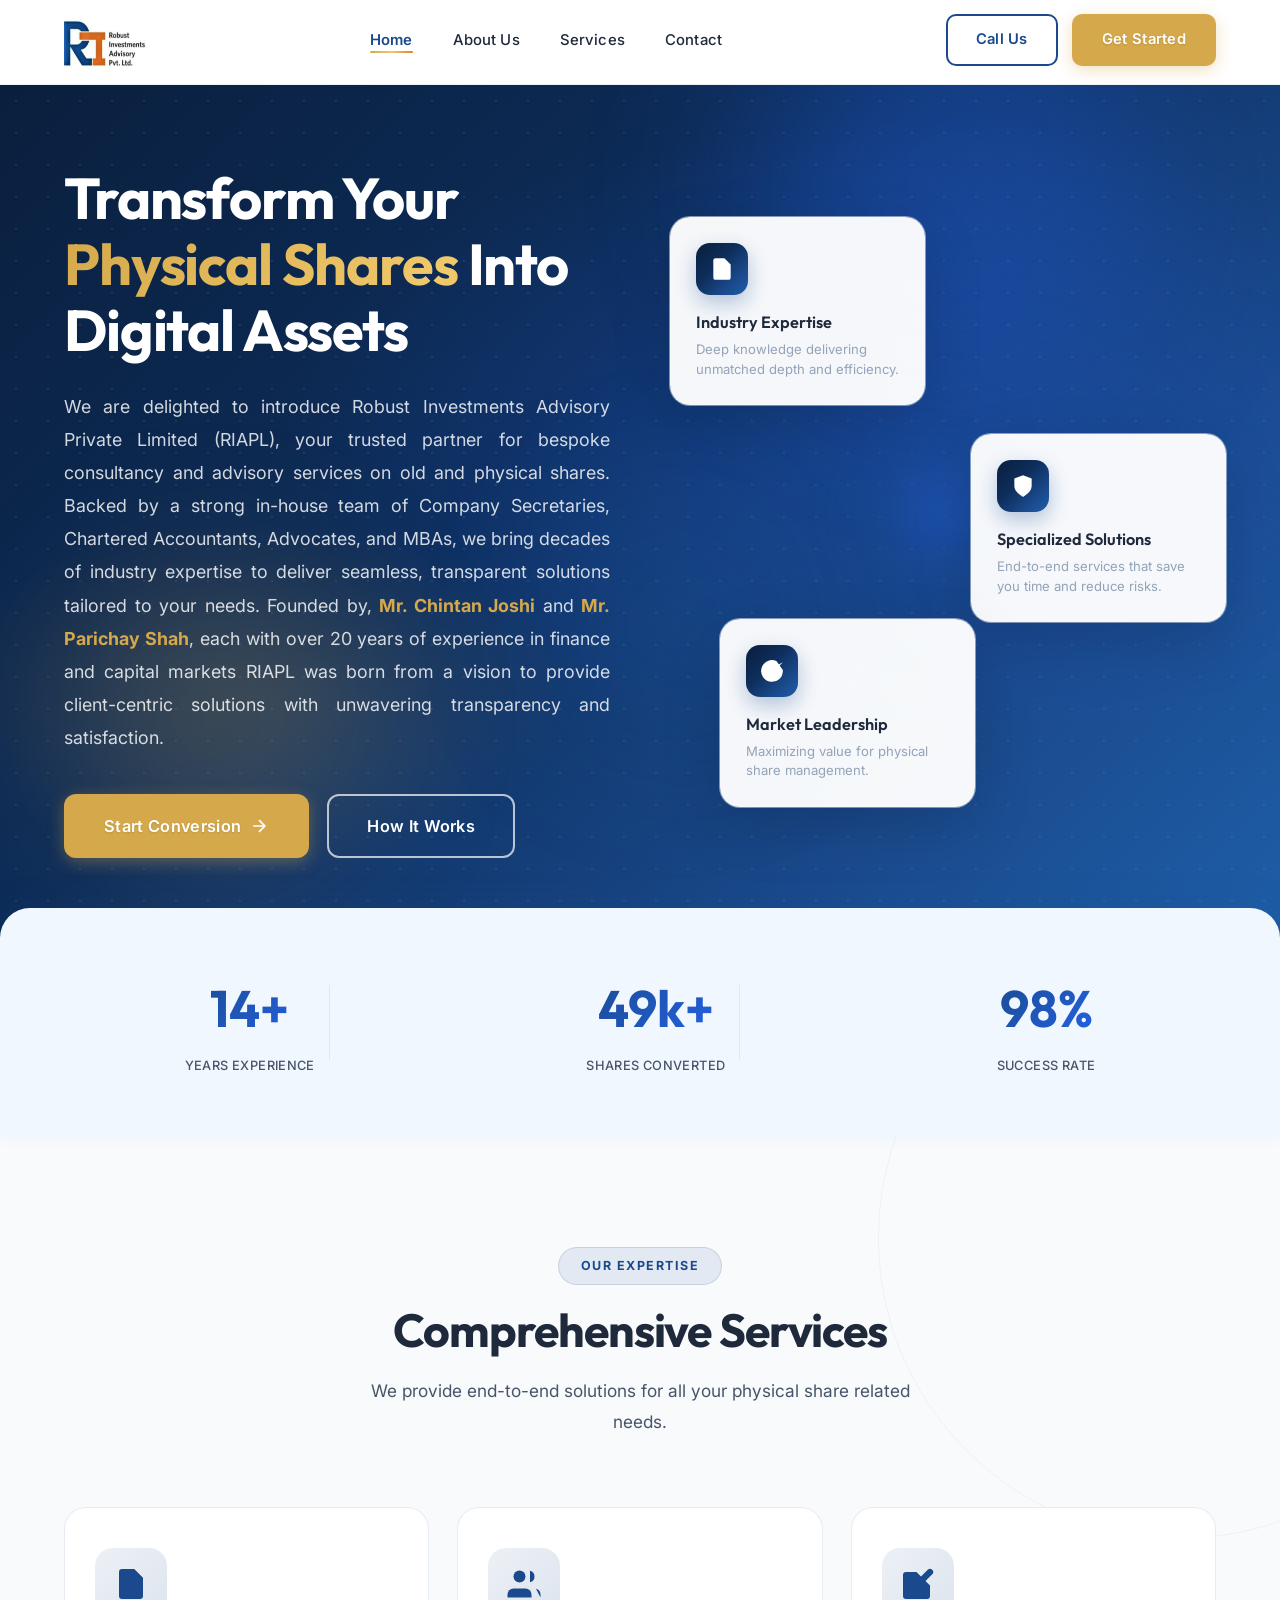
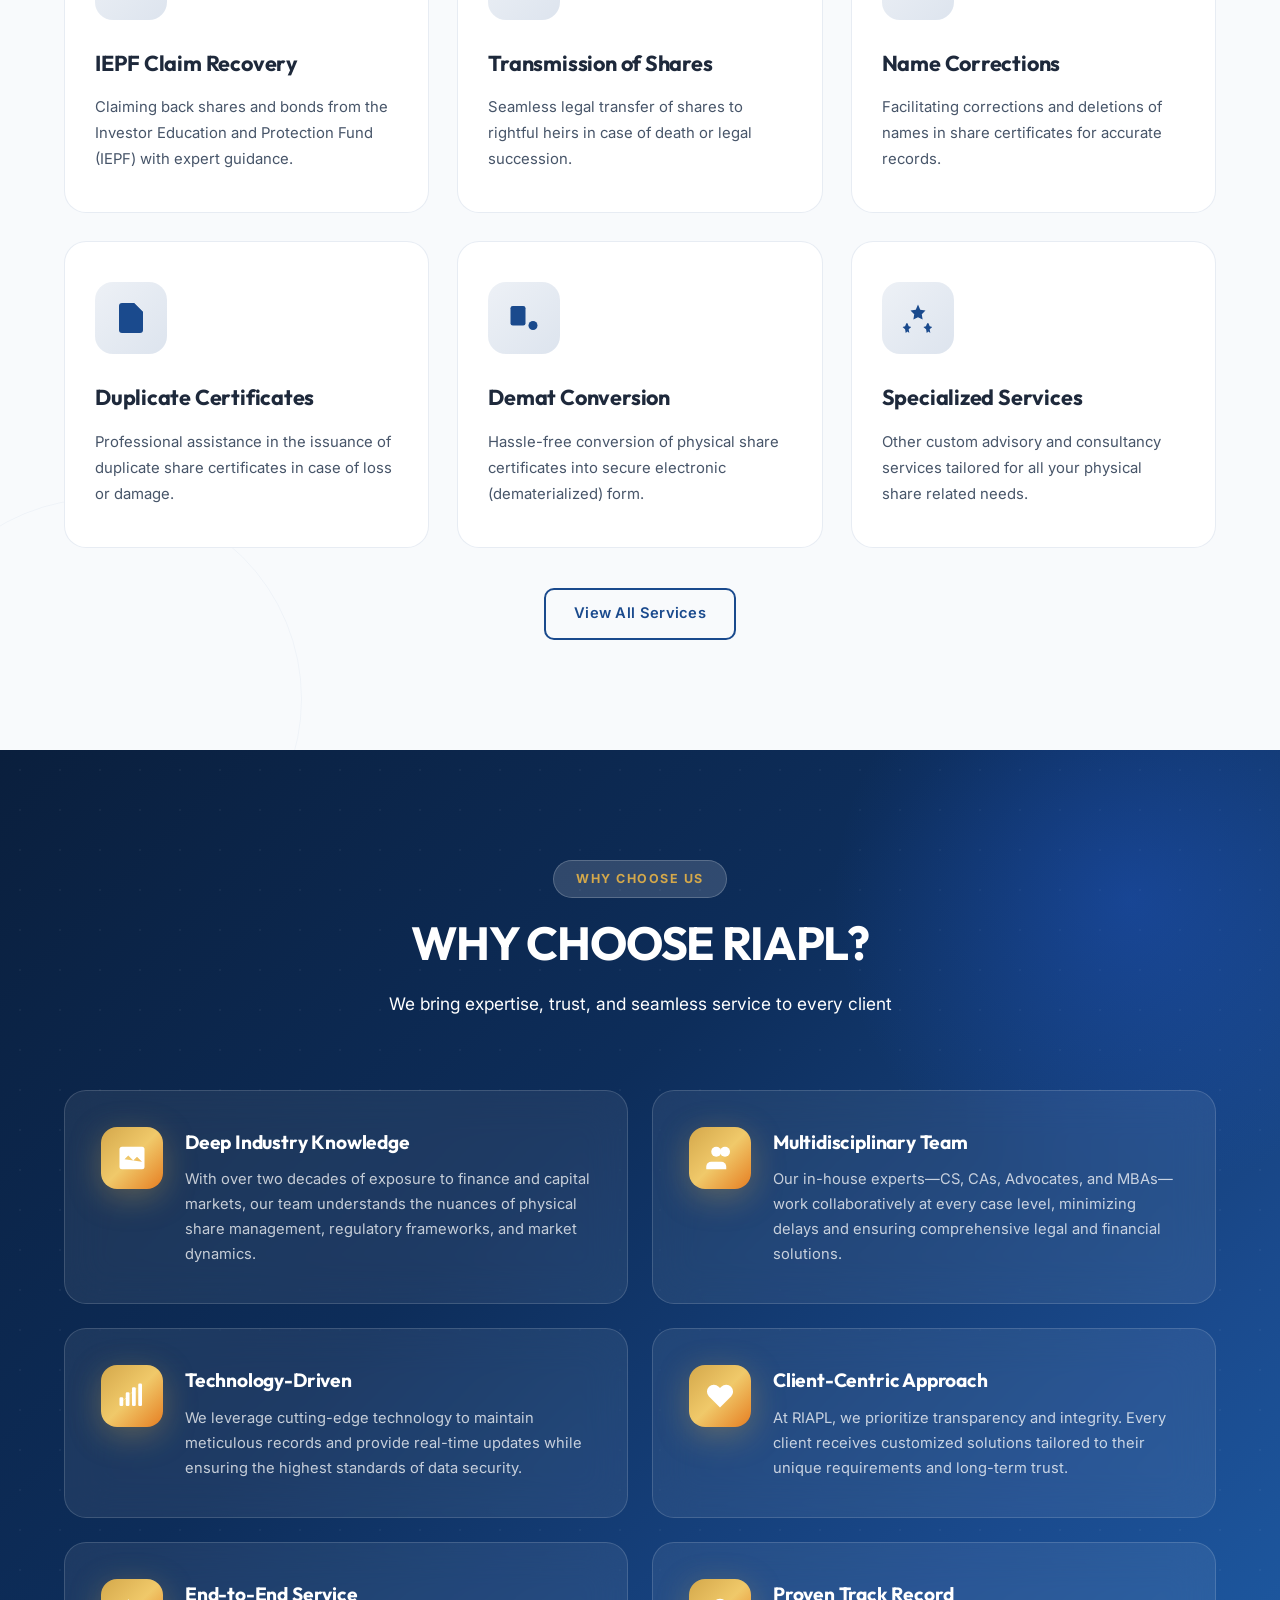
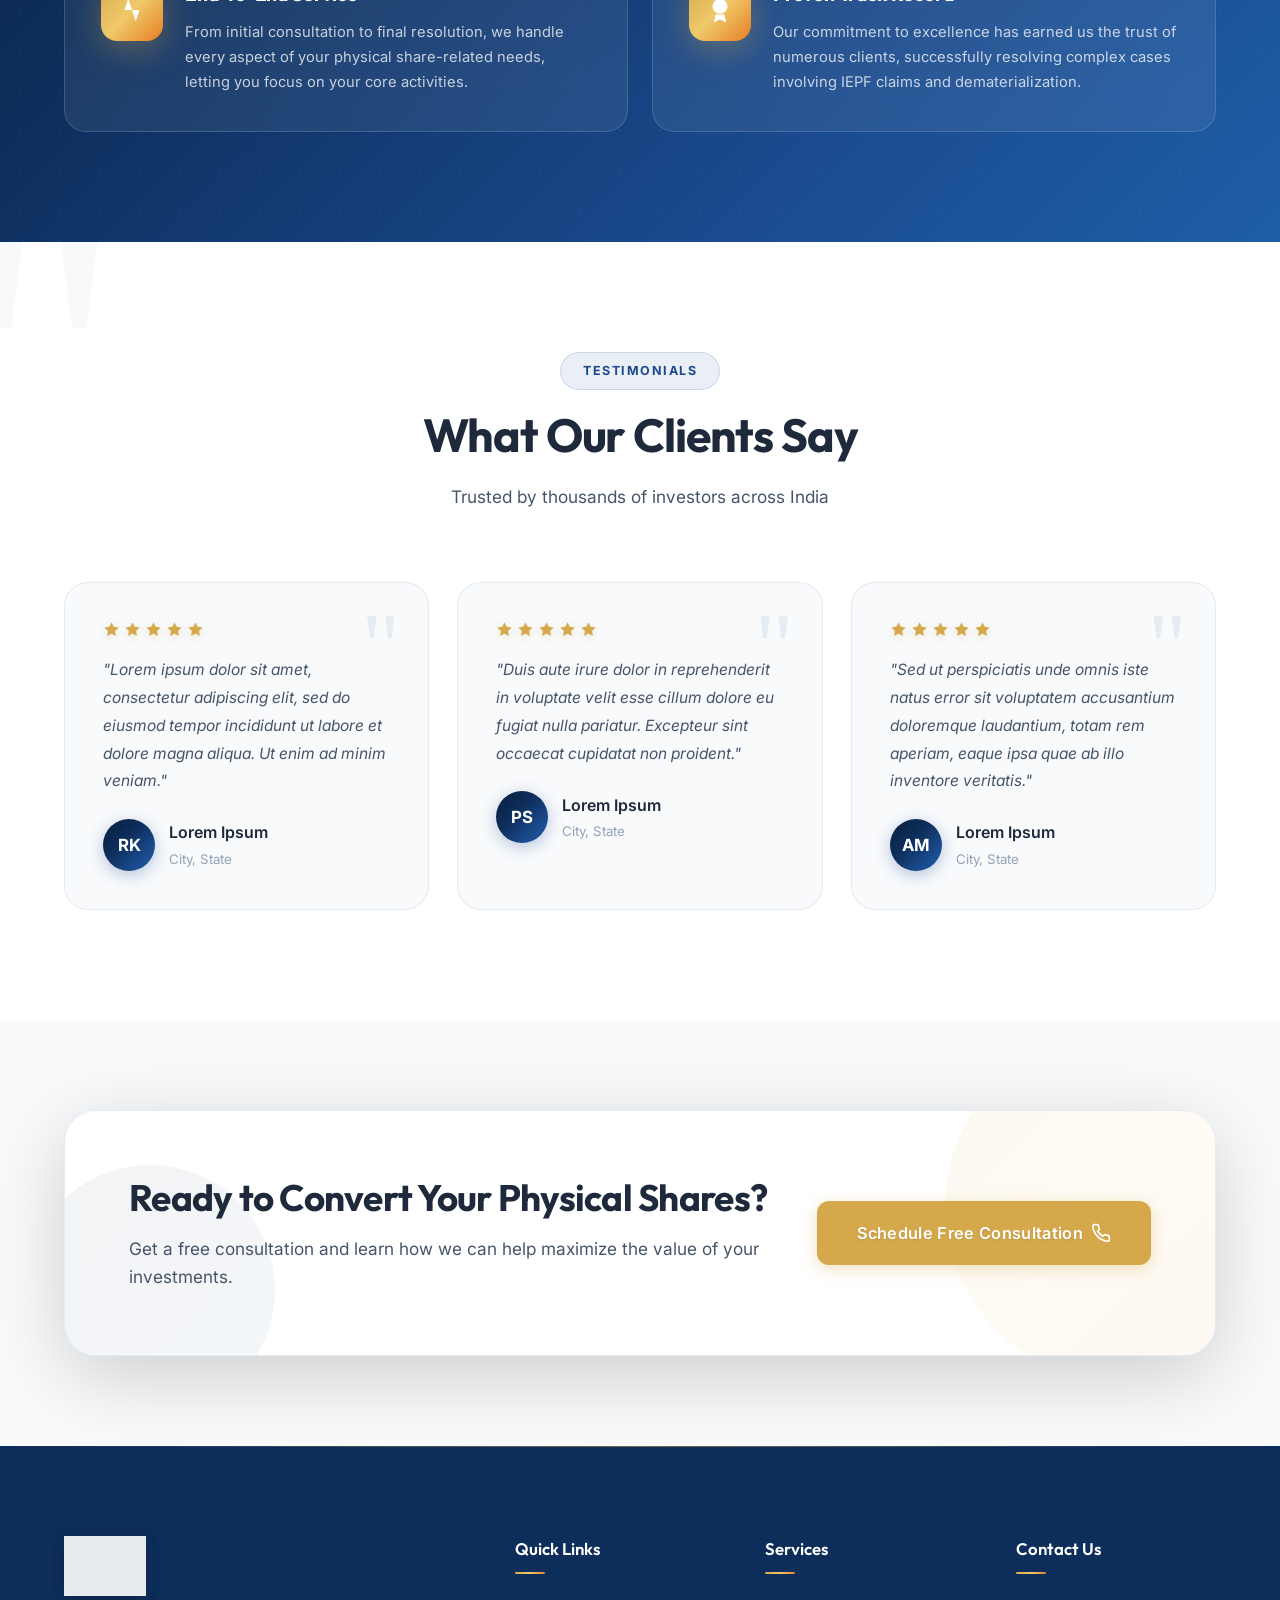
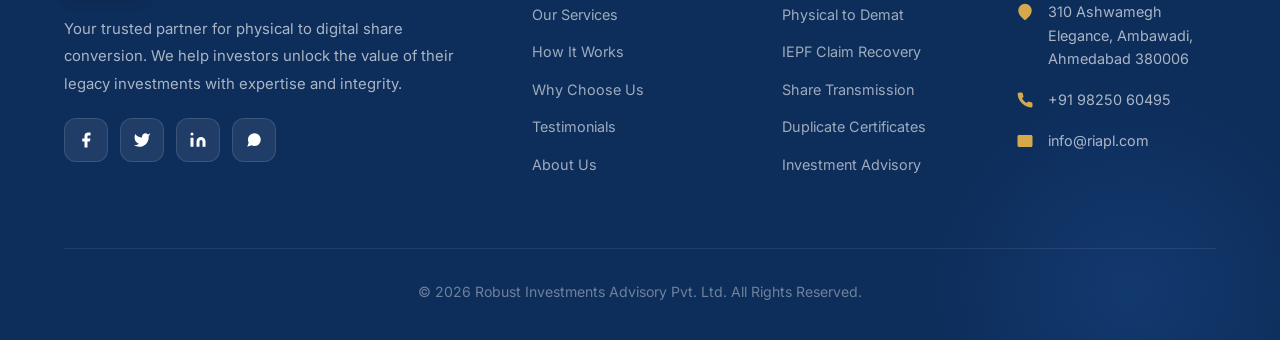
==== commit aa963a55: "Added Advanced Animations" ====
--- a/index.html
+++ b/index.html
@@ -200,9 +200,12 @@
                 <div class="service-card" data-aos="fade-up" data-aos-delay="600">
                     <div class="service-icon">
                         <svg viewBox="0 0 24 24">
-                            <rect x="2" y="3" width="20" height="14" rx="2" ry="2" />
-                            <line x1="8" y1="21" x2="16" y2="21" />
-                            <line x1="12" y1="17" x2="12" y2="21" />
+                            <rect x="3" y="4" width="10" height="13" rx="1.5" />
+                            <path d="M7 8h4M7 11h3" />
+                            <path d="M14 9l4 0M14 12h6M14 15h5" />
+                            <path d="M17 4v4M17 4l2.5 2.5M17 4l-2.5 2.5" stroke-width="1.3" />
+                            <circle cx="18" cy="17" r="3" />
+                            <path d="M18 15.5v1.5l1 1" stroke-width="1.3" />
                         </svg>
                     </div>
                     <h3>Demat Conversion</h3>
@@ -213,9 +216,11 @@
                 <div class="service-card" data-aos="fade-up" data-aos-delay="700">
                     <div class="service-icon">
                         <svg viewBox="0 0 24 24">
-                            <circle cx="12" cy="12" r="10" />
-                            <line x1="12" y1="8" x2="12" y2="12" />
-                            <line x1="12" y1="16" x2="12.01" y2="16" />
+                            <path d="M12 3l1.5 3.5L17 7l-2.5 2.5.6 3.5L12 11.5 8.9 13l.6-3.5L7 7l3.5-.5z" />
+                            <path d="M5 15.5l.8 2L7.5 18l-1.7 1.5.4 2.5L5 21l-1.2 1-.4-2.5L1.7 18l1.7-.5.8-2z"
+                                stroke-width="1.2" />
+                            <path d="M19 15.5l.8 2 1.7.5-1.7 1.5.4 2.5L19 21l-1.2 1-.4-2.5L15.6 18l1.7-.5.8-2z"
+                                stroke-width="1.2" />
                         </svg>
                     </div>
                     <h3>Specialized Services</h3>
@@ -272,8 +277,12 @@
                 <div class="feature-card" data-aos="fade-right" data-aos-delay="300">
                     <div class="feature-icon">
                         <svg viewBox="0 0 24 24">
-                            <path
-                                d="M12 2v4M12 18v4M4.93 4.93l2.83 2.83M16.24 16.24l2.83 2.83M2 12h4M18 12h4M4.93 19.07l2.83-2.83M16.24 7.76l2.83-2.83" />
+                            <rect x="2" y="13" width="3" height="7" rx="1" />
+                            <rect x="7" y="9" width="3" height="11" rx="1" />
+                            <rect x="12" y="5" width="3" height="15" rx="1" />
+                            <rect x="17" y="2" width="3" height="18" rx="1" />
+                            <polyline points="2,18 7,14 12,9 17,5" stroke-width="1.5" />
+                            <polyline points="14,4 17,5 18,8" stroke-width="1.3" fill="none" />
                         </svg>
                     </div>
                     <div class="feature-content">
@@ -313,8 +322,9 @@
                 <div class="feature-card" data-aos="fade-right" data-aos-delay="600">
                     <div class="feature-icon">
                         <svg viewBox="0 0 24 24">
-                            <path d="M22 11.08V12a10 10 0 1 1-5.93-9.14" />
-                            <polyline points="22 4 12 14.01 9 11.01" />
+                            <circle cx="12" cy="9" r="6" />
+                            <path d="M9 9l2 2 4-4" />
+                            <path d="M8.5 15.5L7 22l5-2.5L17 22l-1.5-6.5" />
                         </svg>
                     </div>
                     <div class="feature-content">
--- a/css/styles.css
+++ b/css/styles.css
@@ -11,6 +11,7 @@
     --primary-dark: #0d2d5a;
     --accent-orange: #e67e22;
     --accent-gold: #d4a84b;
+    --accent-gold-light: #f0c96a;
 
     /* Neutrals */
     --white: #ffffff;
@@ -21,28 +22,33 @@
     --text-dark: #1e293b;
 
     /* Gradients */
-    --hero-gradient: linear-gradient(135deg, #0d2d5a 0%, #1a4a8d 50%, #2563eb 100%);
+    --hero-gradient: linear-gradient(135deg, #0a1f3d 0%, #0d2d5a 40%, #1a4a8d 75%, #1e5ea8 100%);
     --card-gradient: linear-gradient(180deg, rgba(26, 74, 141, 0.05) 0%, rgba(26, 74, 141, 0.1) 100%);
-    --gold-gradient: linear-gradient(135deg, #d4a84b 0%, #e67e22 100%);
+    --gold-gradient: linear-gradient(135deg, #d4a84b 0%, #f0c96a 50%, #e67e22 100%);
+    --glass-bg: rgba(255, 255, 255, 0.07);
+    --glass-border: rgba(255, 255, 255, 0.15);
 
     /* Typography */
     --font-heading: 'Outfit', sans-serif;
     --font-body: 'Inter', sans-serif;
 
     /* Spacing */
-    --section-padding: 100px 0;
+    --section-padding: 110px 0;
     --container-width: 1200px;
 
     /* Transitions */
     --transition-fast: 0.2s ease;
-    --transition-medium: 0.3s ease;
-    --transition-slow: 0.5s ease;
+    --transition-medium: 0.35s cubic-bezier(0.4, 0, 0.2, 1);
+    --transition-slow: 0.6s cubic-bezier(0.4, 0, 0.2, 1);
+    --transition-spring: 0.5s cubic-bezier(0.34, 1.56, 0.64, 1);
 
     /* Shadows */
-    --shadow-sm: 0 2px 8px rgba(0, 0, 0, 0.08);
-    --shadow-md: 0 4px 20px rgba(0, 0, 0, 0.12);
-    --shadow-lg: 0 8px 40px rgba(0, 0, 0, 0.16);
-    --shadow-glow: 0 0 40px rgba(26, 74, 141, 0.3);
+    --shadow-sm: 0 2px 8px rgba(0, 0, 0, 0.07);
+    --shadow-md: 0 4px 24px rgba(0, 0, 0, 0.10);
+    --shadow-lg: 0 10px 48px rgba(0, 0, 0, 0.14);
+    --shadow-xl: 0 20px 80px rgba(0, 0, 0, 0.18);
+    --shadow-glow: 0 0 50px rgba(26, 74, 141, 0.35);
+    --shadow-gold: 0 8px 32px rgba(212, 168, 75, 0.35);
 }
 
 html {
@@ -57,44 +63,92 @@
     overflow-x: hidden;
 }
 
+/* ===== SCROLL PROGRESS BAR ===== */
+.scroll-progress {
+    position: fixed;
+    top: 0;
+    left: 0;
+    width: 0%;
+    height: 3px;
+    background: var(--gold-gradient);
+    z-index: 99997;
+    transition: width 0.1s linear;
+    box-shadow: 0 0 10px rgba(212, 168, 75, 0.7);
+}
+
+/* ===== PAGE TRANSITION OVERLAY ===== */
+.page-transition {
+    position: fixed;
+    inset: 0;
+    background: var(--primary-dark);
+    z-index: 99990;
+    transform: scaleY(1);
+    transform-origin: bottom;
+    animation: pageReveal 1.1s cubic-bezier(0.77, 0, 0.175, 1) forwards;
+}
+
+@keyframes pageReveal {
+    0% { transform: scaleY(1); transform-origin: top; }
+    100% { transform: scaleY(0); transform-origin: top; }
+}
+
 .container {
     max-width: var(--container-width);
     margin: 0 auto;
-    padding: 0 20px;
+    padding: 0 24px;
 }
 
 /* ===== HEADER & NAVIGATION ===== */
 header {
-    position: fixed;
+    position: sticky;
     top: 0;
     left: 0;
     right: 0;
-    z-index: 1000;
-    background: #ffffff;
-    border-bottom: 1px solid rgba(26, 74, 141, 0.1);
-    transition: var(--transition-medium);
+    z-index: 1001;
+    background: rgba(255, 255, 255, 0.97);
+    backdrop-filter: blur(20px) saturate(180%);
+    -webkit-backdrop-filter: blur(20px) saturate(180%);
+    border-bottom: 1px solid rgba(26, 74, 141, 0.08);
+    transition: all 0.4s cubic-bezier(0.4, 0, 0.2, 1);
+    height: 85px;
+    /* Sticky needs a stacking context to work with z-index */
+    will-change: transform;
 }
 
 header.scrolled {
-    box-shadow: var(--shadow-md);
+    box-shadow: 0 4px 30px rgba(13, 45, 90, 0.12);
+    background: rgba(255, 255, 255, 1);
 }
 
 nav {
     display: flex;
     justify-content: space-between;
     align-items: center;
-    padding: 15px 0;
+    height: 100%;
+    padding: 0;
 }
 
 .logo {
     display: flex;
     align-items: center;
-    gap: 12px;
+    gap: 10px;
+    position: relative;
+    height: 100%;
+    padding: 10px 0px 10px 0px;
+    backdrop-filter: blur(20px) saturate(180%);
+    -webkit-backdrop-filter: blur(20px) saturate(180%);
 }
 
 .logo img {
-    height: 70px;
+    height: 60px;
     width: auto;
+    transition: var(--transition-medium);
+    display: block;
+}
+
+.logo:hover img {
+    transform: scale(1.04);
+    filter: drop-shadow(0 3px 10px rgba(26, 74, 141, 0.22));
 }
 
 .nav-links {
@@ -107,48 +161,75 @@
     text-decoration: none;
     color: var(--text-dark);
     font-weight: 500;
-    font-size: 0.95rem;
+    font-size: 0.93rem;
     position: relative;
     transition: var(--transition-fast);
-}
-
-.nav-links a::after {
+    letter-spacing: 0.01em;
+}
+
+.nav-links a::before {
     content: '';
     position: absolute;
     bottom: -4px;
     left: 0;
-    width: 0;
+    width: 100%;
     height: 2px;
     background: var(--gold-gradient);
-    transition: var(--transition-medium);
+    transform: scaleX(0);
+    transform-origin: right;
+    transition: transform 0.35s cubic-bezier(0.4, 0, 0.2, 1);
+    border-radius: 2px;
 }
 
 .nav-links a:hover {
     color: var(--primary-blue);
 }
 
-.nav-links a:hover::after {
-    width: 100%;
+.nav-links a:hover::before,
+.nav-links a.active::before {
+    transform: scaleX(1);
+    transform-origin: left;
+}
+
+.nav-links a.active {
+    color: var(--primary-blue);
+    font-weight: 600;
 }
 
 .nav-cta {
     display: flex;
-    gap: 15px;
+    gap: 14px;
     align-items: center;
 }
 
+/* ===== BUTTONS ===== */
 .btn {
     padding: 12px 28px;
-    border-radius: 8px;
+    border-radius: 10px;
     font-weight: 600;
-    font-size: 0.95rem;
+    font-size: 0.92rem;
     text-decoration: none;
-    transition: var(--transition-medium);
+    transition: all 0.35s cubic-bezier(0.4, 0, 0.2, 1);
     cursor: pointer;
     border: none;
     display: inline-flex;
     align-items: center;
     gap: 8px;
+    position: relative;
+    overflow: hidden;
+    letter-spacing: 0.02em;
+}
+
+.btn::after {
+    content: '';
+    position: absolute;
+    inset: 0;
+    background: rgba(255, 255, 255, 0);
+    transition: background 0.3s ease;
+}
+
+.btn:hover::after {
+    background: rgba(255, 255, 255, 0.12);
 }
 
 .btn-outline {
@@ -160,22 +241,37 @@
 .btn-outline:hover {
     background: var(--primary-blue);
     color: var(--white);
+    transform: translateY(-2px);
+    box-shadow: 0 8px 24px rgba(26, 74, 141, 0.25);
 }
 
 .btn-primary {
-    background: var(--gold-gradient);
+    background: #d4a84b;
     color: var(--white);
-    box-shadow: 0 4px 15px rgba(212, 168, 75, 0.4);
+    box-shadow: 0 4px 16px rgba(212, 168, 75, 0.35);
+    text-shadow: 0 1px 2px rgba(0,0,0,0.12);
+    border: 2px solid transparent;
 }
 
 .btn-primary:hover {
-    transform: translateY(-2px);
-    box-shadow: 0 6px 25px rgba(212, 168, 75, 0.5);
+    background: #c0942f;
+    transform: translateY(-3px);
+    box-shadow: 0 10px 32px rgba(192, 148, 47, 0.45);
+}
+
+.btn-primary svg,
+.btn-outline svg {
+    transition: transform 0.3s cubic-bezier(0.34, 1.56, 0.64, 1);
+}
+
+.btn:hover svg {
+    transform: translateX(4px);
 }
 
 .btn-large {
-    padding: 16px 36px;
-    font-size: 1.05rem;
+    padding: 17px 38px;
+    font-size: 1.02rem;
+    border-radius: 12px;
 }
 
 /* Mobile Menu Toggle */
@@ -193,39 +289,116 @@
     background: var(--primary-blue);
     border-radius: 3px;
     transition: var(--transition-medium);
+    display: block;
+}
+
+.menu-toggle.active span:nth-child(1) {
+    transform: translateY(8px) rotate(45deg);
+}
+
+.menu-toggle.active span:nth-child(2) {
+    opacity: 0;
+    transform: scaleX(0);
+}
+
+.menu-toggle.active span:nth-child(3) {
+    transform: translateY(-8px) rotate(-45deg);
 }
 
 /* ===== HERO SECTION ===== */
 .hero {
-    min-height: 110vh;
+    min-height: calc(100vh - 72px);
     background: var(--hero-gradient);
     display: flex;
     align-items: center;
     position: relative;
     overflow: hidden;
-    padding-top: 100px;
+    /* Sticky header is in-flow, so no large offset needed */
+    padding-top: 80px;
     padding-bottom: 100px;
 }
 
+/* Animated mesh background */
 .hero::before {
     content: '';
     position: absolute;
-    top: 0;
-    left: 0;
-    right: 0;
-    bottom: 0;
-    background: url("data:image/svg+xml,%3Csvg width='60' height='60' viewBox='0 0 60 60' xmlns='http://www.w3.org/2000/svg'%3E%3Cg fill='none' fill-rule='evenodd'%3E%3Cg fill='%23ffffff' fill-opacity='0.03'%3E%3Cpath d='M36 34v-4h-2v4h-4v2h4v4h2v-4h4v-2h-4zm0-30V0h-2v4h-4v2h4v4h2V6h4V4h-4zM6 34v-4H4v4H0v2h4v4h2v-4h4v-2H6zM6 4V0H4v4H0v2h4v4h2V6h4V4H6z'/%3E%3C/g%3E%3C/g%3E%3C/svg%3E");
-    animation: bgMove 30s linear infinite;
-}
-
-@keyframes bgMove {
-    0% {
-        background-position: 0 0;
-    }
-
-    100% {
-        background-position: 60px 60px;
-    }
+    inset: 0;
+    background:
+        radial-gradient(ellipse 80% 60% at 70% 40%, rgba(37, 99, 235, 0.25) 0%, transparent 60%),
+        radial-gradient(ellipse 50% 40% at 20% 70%, rgba(212, 168, 75, 0.12) 0%, transparent 50%);
+    animation: meshPulse 8s ease-in-out infinite alternate;
+}
+
+@keyframes meshPulse {
+    0% { opacity: 0.7; transform: scale(1); }
+    100% { opacity: 1; transform: scale(1.05); }
+}
+
+/* Dot grid pattern */
+.hero::after {
+    content: '';
+    position: absolute;
+    inset: 0;
+    background-image: radial-gradient(circle, rgba(255,255,255,0.07) 1px, transparent 1px);
+    background-size: 32px 32px;
+    animation: gridDrift 25s linear infinite;
+}
+
+@keyframes gridDrift {
+    0% { background-position: 0 0; }
+    100% { background-position: 32px 32px; }
+}
+
+/* Floating orbs */
+.hero-orb {
+    position: absolute;
+    border-radius: 50%;
+    filter: blur(80px);
+    pointer-events: none;
+    z-index: 0;
+}
+
+.hero-orb-1 {
+    width: 400px;
+    height: 400px;
+    background: rgba(37, 99, 235, 0.3);
+    top: -100px;
+    right: 10%;
+    animation: orbFloat1 12s ease-in-out infinite;
+}
+
+.hero-orb-2 {
+    width: 300px;
+    height: 300px;
+    background: rgba(212, 168, 75, 0.15);
+    bottom: 10%;
+    left: 5%;
+    animation: orbFloat2 15s ease-in-out infinite;
+}
+
+.hero-orb-3 {
+    width: 200px;
+    height: 200px;
+    background: rgba(30, 94, 168, 0.25);
+    top: 50%;
+    left: 45%;
+    animation: orbFloat3 10s ease-in-out infinite;
+}
+
+@keyframes orbFloat1 {
+    0%, 100% { transform: translate(0, 0) scale(1); }
+    33% { transform: translate(-30px, 20px) scale(1.05); }
+    66% { transform: translate(20px, -30px) scale(0.95); }
+}
+
+@keyframes orbFloat2 {
+    0%, 100% { transform: translate(0, 0) scale(1); }
+    50% { transform: translate(40px, -40px) scale(1.1); }
+}
+
+@keyframes orbFloat3 {
+    0%, 100% { transform: translate(-50%, -50%) scale(1); }
+    50% { transform: translate(-50%, -50%) scale(1.2); opacity: 0.5; }
 }
 
 .hero-content {
@@ -234,16 +407,28 @@
     gap: 60px;
     align-items: center;
     position: relative;
-    z-index: 1;
+    z-index: 2;
+}
+
+/* Hero text animations */
+.hero-text {
+    animation: heroTextIn 0.9s cubic-bezier(0.16, 1, 0.3, 1) both;
+    animation-delay: 0.4s;
+}
+
+@keyframes heroTextIn {
+    from { opacity: 0; transform: translateY(40px); }
+    to { opacity: 1; transform: translateY(0); }
 }
 
 .hero-text h1 {
     font-family: var(--font-heading);
-    font-size: 3.5rem;
+    font-size: 3.6rem;
     font-weight: 700;
     color: var(--white);
-    line-height: 1.2;
-    margin-bottom: 24px;
+    line-height: 1.15;
+    margin-bottom: 26px;
+    letter-spacing: -0.02em;
 }
 
 .hero-text h1 span {
@@ -251,30 +436,58 @@
     -webkit-background-clip: text;
     -webkit-text-fill-color: transparent;
     background-clip: text;
+    display: inline-block;
+    animation: shimmer 3s ease-in-out infinite;
+    background-size: 200% auto;
+}
+
+@keyframes shimmer {
+    0% { background-position: 0% center; }
+    50% { background-position: 100% center; }
+    100% { background-position: 0% center; }
 }
 
 .hero-text p {
-    font-size: 1.2rem;
-    color: rgba(255, 255, 255, 0.85);
-    margin-bottom: 36px;
-    line-height: 1.8;
+    font-size: 1.12rem;
+    color: rgba(255, 255, 255, 0.82);
+    margin-bottom: 40px;
+    line-height: 1.85;
 }
 
 .hero-buttons {
     display: flex;
-    gap: 20px;
+    gap: 18px;
     flex-wrap: wrap;
 }
 
+/* Pulse ring on primary CTA */
+.btn-primary.btn-large {
+    position: relative;
+}
+
+.btn-primary.btn-large::before {
+    content: '';
+    position: absolute;
+    inset: -4px;
+    border-radius: 16px;
+    border: 2px solid rgba(212, 168, 75, 0.4);
+    animation: ctaPulse 2.5s ease-out infinite;
+}
+
+@keyframes ctaPulse {
+    0% { transform: scale(1); opacity: 0.8; }
+    100% { transform: scale(1.12); opacity: 0; }
+}
+
+/* ===== STATS BAR ===== */
 .stats-bar {
     background: #f0f7ff;
-    /* Light Blue */
     padding: 60px 0;
     position: relative;
     z-index: 10;
     margin-top: -50px;
     border-radius: 30px 30px 0 0;
-    box-shadow: 0 -10px 30px rgba(26, 74, 141, 0.05);
+    box-shadow: 0 -10px 30px rgba(26, 74, 141, 0.08);
 }
 
 .hero-stats {
@@ -285,49 +498,60 @@
 
 .stat-item {
     text-align: center;
-}
+    position: relative;
+}
+
+.stat-item::after {
+    content: '';
+    position: absolute;
+    right: -15px;
+    top: 15%;
+    height: 70%;
+    width: 1px;
+    background: var(--light-gray);
+}
+
+.stat-item:last-child::after { display: none; }
 
 .stat-item h3 {
     font-family: var(--font-heading);
-    font-size: 3rem;
+    font-size: 3.2rem;
     color: var(--primary-blue);
     font-weight: 700;
-    margin-bottom: 5px;
+    margin-bottom: 6px;
+    background: linear-gradient(135deg, var(--primary-blue), #2563eb);
+    -webkit-background-clip: text;
+    -webkit-text-fill-color: transparent;
+    background-clip: text;
 }
 
 .stat-item p {
-    font-size: 1rem;
+    font-size: 0.95rem;
     color: var(--dark-gray);
     font-weight: 500;
-}
-
-/* Animations */
-.reveal {
-    opacity: 0;
-    transform: translateY(30px);
-    animation: fadeInUp 0.8s ease forwards;
-}
-
-.reveal:nth-child(2) {
-    animation-delay: 0.2s;
-}
-
-.reveal:nth-child(3) {
-    animation-delay: 0.4s;
-}
-
-@keyframes fadeInUp {
-    to {
-        opacity: 1;
-        transform: translateY(0);
-    }
-}
-
+    letter-spacing: 0.03em;
+    text-transform: uppercase;
+    font-size: 0.8rem;
+}
+
+/* Reveal / counter animation */
+.stat-item.counting h3 {
+    animation: countUp 0.05s steps(1) both;
+}
+
+/* ===== HERO VISUAL ===== */
 .hero-visual {
     position: relative;
     display: flex;
     justify-content: center;
     align-items: center;
+    animation: heroVisualIn 1s cubic-bezier(0.16, 1, 0.3, 1) both;
+    animation-delay: 0.6s;
+}
+
+@keyframes heroVisualIn {
+    from { opacity: 0; transform: translateX(50px) rotate(2deg); }
+    to { opacity: 1; transform: translateX(0) rotate(0deg); }
 }
 
 .hero-graphic {
@@ -337,57 +561,88 @@
     position: relative;
 }
 
+/* Central glowing sphere in hero graphic */
+.hero-graphic::before {
+    content: '';
+    position: absolute;
+    width: 220px;
+    height: 220px;
+    background: radial-gradient(circle, rgba(37, 99, 235, 0.4) 0%, rgba(26, 74, 141, 0.2) 40%, transparent 70%);
+    border-radius: 50%;
+    top: 50%;
+    left: 50%;
+    transform: translate(-50%, -50%);
+    animation: coreGlow 4s ease-in-out infinite;
+    filter: blur(20px);
+    z-index: 0;
+}
+
+@keyframes coreGlow {
+    0%, 100% { transform: translate(-50%, -50%) scale(1); opacity: 0.7; }
+    50% { transform: translate(-50%, -50%) scale(1.2); opacity: 1; }
+}
+
 .floating-card {
     position: absolute;
-    background: rgba(255, 255, 255, 0.95);
-    backdrop-filter: blur(10px);
-    border-radius: 16px;
-    padding: 24px;
-    width: 280px;
-    box-shadow: var(--shadow-lg);
-    animation: float 6s ease-in-out infinite;
+    background: rgba(255, 255, 255, 0.96);
+    backdrop-filter: blur(16px);
+    -webkit-backdrop-filter: blur(16px);
+    border-radius: 20px;
+    padding: 26px;
+    width: 255px;
+    box-shadow: 0 20px 60px rgba(0,0,0,0.15), 0 0 0 1px rgba(255,255,255,0.5);
+    animation: floatCard 7s ease-in-out infinite;
     z-index: 5;
+    transform-origin: center;
+    transition: transform 0.4s var(--transition-spring), box-shadow 0.4s ease;
+}
+
+.floating-card:hover {
+    transform: translateY(-8px) scale(1.03) !important;
+    box-shadow: 0 30px 80px rgba(0,0,0,0.2), 0 0 0 1px rgba(255,255,255,0.7);
+    z-index: 10;
 }
 
 .floating-card:nth-child(1) {
-    top: 0;
+    top: 30px;
     left: 0;
     animation-delay: 0s;
 }
 
 .floating-card:nth-child(2) {
-    top: 35%;
-    right: -20px;
-    animation-delay: 2s;
+    top: 38%;
+    right: -10px;
+    animation-delay: 2.3s;
 }
 
 .floating-card:nth-child(3) {
-    bottom: 0;
-    left: 40px;
-    animation-delay: 4s;
-}
-
-@keyframes float {
-
-    0%,
-    100% {
-        transform: translateY(0);
-    }
-
-    50% {
-        transform: translateY(-15px);
-    }
+    bottom: 30px;
+    left: 50px;
+    animation-delay: 4.6s;
+}
+
+@keyframes floatCard {
+    0%, 100% { transform: translateY(0px) rotate(0deg); }
+    25% { transform: translateY(-12px) rotate(0.5deg); }
+    75% { transform: translateY(-6px) rotate(-0.5deg); }
 }
 
 .floating-card .card-icon {
-    width: 50px;
-    height: 50px;
+    width: 52px;
+    height: 52px;
     background: var(--hero-gradient);
-    border-radius: 12px;
+    border-radius: 14px;
     display: flex;
     align-items: center;
     justify-content: center;
-    margin-bottom: 12px;
+    margin-bottom: 14px;
+    box-shadow: 0 8px 20px rgba(26, 74, 141, 0.3);
+    transition: var(--transition-spring);
+}
+
+.floating-card:hover .card-icon {
+    transform: scale(1.1) rotate(-5deg);
+    box-shadow: 0 12px 30px rgba(26, 74, 141, 0.4);
 }
 
 .floating-card .card-icon svg {
@@ -397,131 +652,235 @@
 }
 
 .floating-card h4 {
-    font-size: 1rem;
+    font-family: var(--font-heading);
+    font-size: 1.02rem;
     color: var(--text-dark);
-    margin-bottom: 4px;
+    margin-bottom: 5px;
+    font-weight: 600;
 }
 
 .floating-card p {
-    font-size: 0.85rem;
+    font-size: 0.82rem;
     color: var(--medium-gray);
     margin-bottom: 0;
+    line-height: 1.5;
+}
+
+/* Accent line on cards */
+.floating-card::before {
+    content: '';
+    position: absolute;
+    top: 0;
+    left: 20px;
+    right: 20px;
+    height: 3px;
+    background: var(--gold-gradient);
+    border-radius: 0 0 4px 4px;
+    transform: scaleX(0);
+    transition: transform 0.4s ease;
+}
+
+.floating-card:hover::before {
+    transform: scaleX(1);
+}
+
+/* ===== SECTION BASE ===== */
+.section-header {
+    text-align: center;
+    margin-bottom: 70px;
+}
+
+.section-tag {
+    display: inline-block;
+    background: rgba(26, 74, 141, 0.09);
+    color: var(--primary-blue);
+    padding: 8px 22px;
+    border-radius: 30px;
+    font-size: 0.78rem;
+    font-weight: 700;
+    text-transform: uppercase;
+    letter-spacing: 1.5px;
+    margin-bottom: 18px;
+    border: 1px solid rgba(26, 74, 141, 0.15);
+    transition: var(--transition-medium);
+}
+
+.section-header h2 {
+    font-family: var(--font-heading);
+    font-size: 2.9rem;
+    color: var(--text-dark);
+    margin-bottom: 18px;
+    letter-spacing: -0.025em;
+    line-height: 1.2;
+}
+
+.section-header p {
+    font-size: 1.08rem;
+    color: var(--dark-gray);
+    max-width: 580px;
+    margin: 0 auto;
+    line-height: 1.75;
 }
 
 /* ===== SERVICES SECTION ===== */
 .services {
     padding: var(--section-padding);
     background: var(--off-white);
-}
-
-.section-header {
-    text-align: center;
-    margin-bottom: 60px;
-}
-
-.section-tag {
-    display: inline-block;
-    background: rgba(26, 74, 141, 0.1);
-    color: var(--primary-blue);
-    padding: 8px 20px;
-    border-radius: 30px;
-    font-size: 0.85rem;
-    font-weight: 600;
-    text-transform: uppercase;
-    letter-spacing: 1px;
-    margin-bottom: 16px;
-}
-
-.section-header h2 {
-    font-family: var(--font-heading);
-    font-size: 2.8rem;
-    color: var(--text-dark);
-    margin-bottom: 16px;
-}
-
-.section-header p {
-    font-size: 1.1rem;
-    color: var(--dark-gray);
-    max-width: 600px;
-    margin: 0 auto;
+    position: relative;
+    overflow: hidden;
+}
+
+/* Decorative background circles */
+.services::before {
+    content: '';
+    position: absolute;
+    width: 600px;
+    height: 600px;
+    border-radius: 50%;
+    border: 1px solid rgba(26, 74, 141, 0.05);
+    top: -200px;
+    right: -200px;
+    pointer-events: none;
+}
+
+.services::after {
+    content: '';
+    position: absolute;
+    width: 400px;
+    height: 400px;
+    border-radius: 50%;
+    border: 1px solid rgba(26, 74, 141, 0.04);
+    bottom: -150px;
+    left: -100px;
+    pointer-events: none;
 }
 
 .services-grid {
     display: grid;
     grid-template-columns: repeat(3, 1fr);
-    gap: 30px;
+    gap: 28px;
+    position: relative;
+    z-index: 1;
 }
 
 .service-card {
     background: var(--white);
-    border-radius: 20px;
+    border-radius: 22px;
     padding: 40px 30px;
     position: relative;
     overflow: hidden;
-    transition: var(--transition-medium);
-    border: 1px solid transparent;
-}
-
+    transition: all 0.4s cubic-bezier(0.4, 0, 0.2, 1);
+    border: 1px solid rgba(226, 232, 240, 0.8);
+    group: true;
+}
+
+/* Animated gradient border */
 .service-card::before {
     content: '';
     position: absolute;
-    top: 0;
+    inset: 0;
+    border-radius: 22px;
+    padding: 1px;
+    background: var(--gold-gradient);
+    -webkit-mask: linear-gradient(#fff 0 0) content-box, linear-gradient(#fff 0 0);
+    -webkit-mask-composite: xor;
+    mask-composite: exclude;
+    opacity: 0;
+    transition: opacity 0.4s ease;
+}
+
+.service-card::after {
+    content: '';
+    position: absolute;
+    bottom: 0;
     left: 0;
     right: 0;
     height: 4px;
     background: var(--gold-gradient);
     transform: scaleX(0);
-    transition: var(--transition-medium);
+    transition: transform 0.4s cubic-bezier(0.4, 0, 0.2, 1);
+    border-radius: 0 0 4px 4px;
 }
 
 .service-card:hover {
-    transform: translateY(-8px);
-    box-shadow: var(--shadow-lg);
-    border-color: rgba(26, 74, 141, 0.1);
+    transform: translateY(-10px);
+    box-shadow: var(--shadow-xl);
+    border-color: transparent;
 }
 
 .service-card:hover::before {
+    opacity: 1;
+}
+
+.service-card:hover::after {
     transform: scaleX(1);
 }
 
+/* Shine sweep on hover */
+.service-card .shine {
+    position: absolute;
+    top: 0;
+    left: -100%;
+    width: 60%;
+    height: 100%;
+    background: linear-gradient(90deg, transparent, rgba(255,255,255,0.3), transparent);
+    transform: skewX(-15deg);
+    transition: left 0.6s ease;
+    pointer-events: none;
+}
+
+.service-card:hover .shine {
+    left: 150%;
+}
+
 .service-icon {
-    width: 70px;
-    height: 70px;
-    background: var(--card-gradient);
-    border-radius: 16px;
+    width: 72px;
+    height: 72px;
+    background: linear-gradient(135deg, rgba(26, 74, 141, 0.08), rgba(26, 74, 141, 0.15));
+    border-radius: 18px;
     display: flex;
     align-items: center;
     justify-content: center;
-    margin-bottom: 24px;
-    transition: var(--transition-medium);
+    margin-bottom: 26px;
+    transition: all 0.4s cubic-bezier(0.34, 1.56, 0.64, 1);
+    position: relative;
 }
 
 .service-card:hover .service-icon {
     background: var(--hero-gradient);
+    transform: scale(1.1) rotate(-5deg);
+    box-shadow: 0 12px 30px rgba(26, 74, 141, 0.35);
 }
 
 .service-icon svg {
-    width: 35px;
-    height: 35px;
+    width: 36px;
+    height: 36px;
     fill: var(--primary-blue);
-    transition: var(--transition-medium);
+    transition: all 0.4s ease;
 }
 
 .service-card:hover .service-icon svg {
     fill: var(--white);
+    transform: scale(1.1);
 }
 
 .service-card h3 {
     font-family: var(--font-heading);
-    font-size: 1.4rem;
+    font-size: 1.35rem;
     color: var(--text-dark);
-    margin-bottom: 12px;
+    margin-bottom: 14px;
+    transition: color 0.3s ease;
+    letter-spacing: -0.01em;
+}
+
+.service-card:hover h3 {
+    color: var(--primary-blue);
 }
 
 .service-card p {
     color: var(--dark-gray);
-    font-size: 0.95rem;
-    line-height: 1.7;
+    font-size: 0.93rem;
+    line-height: 1.75;
 }
 
 .service-list {
@@ -534,41 +893,74 @@
 .service-list li {
     position: relative;
     padding-left: 20px;
-    margin-bottom: 8px;
+    margin-bottom: 10px;
     font-size: 0.9rem;
     color: var(--dark-gray);
-    line-height: 1.5;
+    line-height: 1.55;
+    transition: color 0.2s ease, padding-left 0.2s ease;
 }
 
 .service-list li::before {
-    content: '•';
+    content: '▸';
     position: absolute;
     left: 0;
-    color: var(--primary-blue);
-    font-weight: bold;
+    color: var(--accent-gold);
+    font-size: 0.75rem;
+    top: 2px;
+    transition: transform 0.2s ease;
+}
+
+.service-card:hover .service-list li {
+    color: var(--text-dark);
+}
+
+.service-card:hover .service-list li::before {
+    transform: translateX(2px);
 }
 
 /* ===== HOW IT WORKS ===== */
 .process {
     padding: var(--section-padding);
     background: var(--white);
+    position: relative;
+    overflow: hidden;
+}
+
+/* Animated background line */
+.process::before {
+    content: '';
+    position: absolute;
+    width: 100%;
+    height: 2px;
+    background: linear-gradient(90deg, transparent, var(--light-gray), transparent);
+    top: 50%;
+    left: 0;
 }
 
 .process-steps {
     display: flex;
     justify-content: space-between;
     position: relative;
-}
-
+    gap: 20px;
+}
+
+/* Connector line */
 .process-steps::before {
     content: '';
     position: absolute;
     top: 50px;
-    left: 10%;
-    right: 10%;
-    height: 3px;
-    background: var(--light-gray);
+    left: 12%;
+    right: 12%;
+    height: 2px;
+    background: linear-gradient(90deg, var(--light-gray), var(--accent-gold), var(--light-gray));
     z-index: 0;
+    background-size: 200% auto;
+    animation: lineFlow 3s linear infinite;
+}
+
+@keyframes lineFlow {
+    0% { background-position: 200% center; }
+    100% { background-position: 0% center; }
 }
 
 .step {
@@ -576,7 +968,7 @@
     position: relative;
     z-index: 1;
     flex: 1;
-    padding: 0 20px;
+    padding: 0 16px;
 }
 
 .step-number {
@@ -589,27 +981,55 @@
     justify-content: center;
     margin: 0 auto 30px;
     font-family: var(--font-heading);
-    font-size: 2.5rem;
+    font-size: 2.4rem;
     font-weight: 700;
     color: var(--white);
     box-shadow: var(--shadow-glow);
-    transition: var(--transition-medium);
+    transition: all 0.4s cubic-bezier(0.34, 1.56, 0.64, 1);
+    position: relative;
+}
+
+/* Ripple ring around step numbers */
+.step-number::before {
+    content: '';
+    position: absolute;
+    inset: -8px;
+    border-radius: 50%;
+    border: 2px solid rgba(26, 74, 141, 0.2);
+    animation: stepRipple 2.5s ease-out infinite;
+}
+
+.step-number::after {
+    content: '';
+    position: absolute;
+    inset: -16px;
+    border-radius: 50%;
+    border: 1px solid rgba(26, 74, 141, 0.1);
+    animation: stepRipple 2.5s ease-out 0.5s infinite;
+}
+
+@keyframes stepRipple {
+    0% { transform: scale(0.8); opacity: 1; }
+    100% { transform: scale(1.2); opacity: 0; }
 }
 
 .step:hover .step-number {
-    transform: scale(1.1);
+    transform: scale(1.12) translateY(-4px);
+    box-shadow: 0 20px 60px rgba(26, 74, 141, 0.4);
 }
 
 .step h3 {
     font-family: var(--font-heading);
-    font-size: 1.3rem;
+    font-size: 1.25rem;
     color: var(--text-dark);
     margin-bottom: 12px;
+    letter-spacing: -0.01em;
 }
 
 .step p {
     color: var(--dark-gray);
-    font-size: 0.95rem;
+    font-size: 0.92rem;
+    line-height: 1.7;
 }
 
 /* ===== WHY CHOOSE US ===== */
@@ -617,6 +1037,33 @@
     padding: var(--section-padding);
     background: var(--hero-gradient);
     position: relative;
+    overflow: hidden;
+}
+
+/* Animated mesh for why-us */
+.why-us::before {
+    content: '';
+    position: absolute;
+    inset: 0;
+    background-image: radial-gradient(circle, rgba(255,255,255,0.04) 1px, transparent 1px);
+    background-size: 40px 40px;
+}
+
+.why-us::after {
+    content: '';
+    position: absolute;
+    width: 700px;
+    height: 700px;
+    background: radial-gradient(circle, rgba(37, 99, 235, 0.3) 0%, transparent 60%);
+    border-radius: 50%;
+    top: -200px;
+    right: -200px;
+    pointer-events: none;
+}
+
+.why-us .section-header {
+    position: relative;
+    z-index: 1;
 }
 
 .why-us .section-header h2,
@@ -625,41 +1072,69 @@
 }
 
 .why-us .section-tag {
-    background: rgba(255, 255, 255, 0.2);
-    color: var(--white);
+    background: rgba(255, 255, 255, 0.15);
+    color: var(--accent-gold);
+    border-color: rgba(255, 255, 255, 0.2);
 }
 
 .features-grid {
     display: grid;
     grid-template-columns: repeat(2, 1fr);
-    gap: 30px;
+    gap: 24px;
+    position: relative;
+    z-index: 1;
 }
 
 .feature-card {
-    background: rgba(255, 255, 255, 0.1);
-    backdrop-filter: blur(10px);
-    border: 1px solid rgba(255, 255, 255, 0.2);
-    border-radius: 20px;
-    padding: 35px;
-    display: flex;
-    gap: 20px;
-    transition: var(--transition-medium);
+    background: var(--glass-bg);
+    backdrop-filter: blur(20px);
+    -webkit-backdrop-filter: blur(20px);
+    border: 1px solid var(--glass-border);
+    border-radius: 22px;
+    padding: 36px;
+    display: flex;
+    gap: 22px;
+    transition: all 0.4s cubic-bezier(0.4, 0, 0.2, 1);
+    position: relative;
+    overflow: hidden;
+}
+
+.feature-card::before {
+    content: '';
+    position: absolute;
+    inset: 0;
+    background: linear-gradient(135deg, rgba(255,255,255,0.08), transparent);
+    opacity: 0;
+    transition: opacity 0.4s ease;
 }
 
 .feature-card:hover {
-    background: rgba(255, 255, 255, 0.15);
-    transform: translateX(10px);
+    background: rgba(255, 255, 255, 0.12);
+    transform: translateX(8px) translateY(-4px);
+    border-color: rgba(212, 168, 75, 0.4);
+    box-shadow: 0 20px 60px rgba(0, 0, 0, 0.2), 0 0 0 1px rgba(212, 168, 75, 0.2);
+}
+
+.feature-card:hover::before {
+    opacity: 1;
 }
 
 .feature-icon {
     flex-shrink: 0;
-    width: 60px;
-    height: 60px;
+    width: 62px;
+    height: 62px;
     background: var(--gold-gradient);
-    border-radius: 14px;
+    border-radius: 16px;
     display: flex;
     align-items: center;
     justify-content: center;
+    box-shadow: var(--shadow-gold);
+    transition: var(--transition-spring);
+}
+
+.feature-card:hover .feature-icon {
+    transform: rotate(-8deg) scale(1.08);
+    box-shadow: 0 12px 30px rgba(212, 168, 75, 0.5);
 }
 
 .feature-icon svg {
@@ -670,44 +1145,74 @@
 
 .feature-content h3 {
     font-family: var(--font-heading);
-    font-size: 1.25rem;
+    font-size: 1.2rem;
     color: var(--white);
-    margin-bottom: 8px;
+    margin-bottom: 10px;
+    letter-spacing: -0.01em;
 }
 
 .feature-content p {
-    color: rgba(255, 255, 255, 0.8);
-    font-size: 0.95rem;
+    color: rgba(255, 255, 255, 0.75);
+    font-size: 0.92rem;
+    line-height: 1.7;
 }
 
 /* ===== CTA SECTION ===== */
 .cta {
-    padding: 80px 0;
+    padding: 90px 0;
     background: var(--off-white);
+    position: relative;
+    overflow: hidden;
 }
 
 .cta-box {
     background: var(--white);
-    border-radius: 30px;
-    padding: 60px;
+    border-radius: 32px;
+    padding: 64px;
     display: flex;
     justify-content: space-between;
     align-items: center;
-    box-shadow: var(--shadow-lg);
+    box-shadow: var(--shadow-xl);
     position: relative;
     overflow: hidden;
+    border: 1px solid rgba(226, 232, 240, 0.8);
+    transition: all 0.4s ease;
+}
+
+.cta-box:hover {
+    box-shadow: 0 30px 100px rgba(13, 45, 90, 0.15);
+    transform: translateY(-4px);
 }
 
 .cta-box::before {
     content: '';
     position: absolute;
-    top: -50%;
-    right: -10%;
-    width: 400px;
-    height: 400px;
+    top: -80px;
+    right: -80px;
+    width: 350px;
+    height: 350px;
     background: var(--gold-gradient);
     border-radius: 50%;
-    opacity: 0.1;
+    opacity: 0.07;
+    animation: ctaOrb 8s ease-in-out infinite;
+}
+
+.cta-box::after {
+    content: '';
+    position: absolute;
+    bottom: -60px;
+    left: -40px;
+    width: 250px;
+    height: 250px;
+    background: var(--hero-gradient);
+    border-radius: 50%;
+    opacity: 0.05;
+    animation: ctaOrb 10s ease-in-out infinite reverse;
+}
+
+@keyframes ctaOrb {
+    0%, 100% { transform: scale(1); }
+    50% { transform: scale(1.15); }
 }
 
 .cta-content {
@@ -717,17 +1222,32 @@
 
 .cta-content h2 {
     font-family: var(--font-heading);
-    font-size: 2.2rem;
+    font-size: 2.3rem;
     color: var(--text-dark);
-    margin-bottom: 12px;
+    margin-bottom: 14px;
+    letter-spacing: -0.02em;
+    line-height: 1.25;
 }
 
 .cta-content p {
     color: var(--dark-gray);
-    font-size: 1.1rem;
+    font-size: 1.08rem;
+    line-height: 1.6;
 }
 
 .cta-actions {
+    position: relative;
+    z-index: 1;
+    flex-shrink: 0;
+    margin-left: 40px;
+}
+
+.cta-buttons {
+    display: flex;
+    gap: 16px;
+    align-items: center;
+    flex-wrap: wrap;
+    justify-content: center;
     position: relative;
     z-index: 1;
 }
@@ -736,80 +1256,169 @@
 .testimonials {
     padding: var(--section-padding);
     background: var(--white);
+    position: relative;
+    overflow: hidden;
+}
+
+.testimonials::before {
+    content: '"';
+    position: absolute;
+    font-size: 400px;
+    font-family: Georgia, serif;
+    color: rgba(26, 74, 141, 0.03);
+    top: -80px;
+    left: -40px;
+    line-height: 1;
+    pointer-events: none;
 }
 
 .testimonials-grid {
     display: grid;
     grid-template-columns: repeat(3, 1fr);
-    gap: 30px;
+    gap: 28px;
+    position: relative;
+    z-index: 1;
 }
 
 .testimonial-card {
     background: var(--off-white);
-    border-radius: 20px;
-    padding: 35px;
-    position: relative;
+    border-radius: 24px;
+    padding: 38px;
+    position: relative;
+    transition: all 0.4s cubic-bezier(0.4, 0, 0.2, 1);
+    border: 1px solid rgba(226, 232, 240, 0.8);
+    overflow: hidden;
 }
 
 .testimonial-card::before {
     content: '"';
     position: absolute;
-    top: 20px;
-    right: 30px;
-    font-size: 5rem;
+    top: 16px;
+    right: 28px;
+    font-size: 6rem;
     font-family: Georgia, serif;
     color: var(--primary-blue);
-    opacity: 0.1;
+    opacity: 0.08;
     line-height: 1;
+    transition: opacity 0.3s ease, transform 0.3s ease;
+}
+
+.testimonial-card::after {
+    content: '';
+    position: absolute;
+    bottom: 0;
+    left: 0;
+    right: 0;
+    height: 3px;
+    background: var(--gold-gradient);
+    transform: scaleX(0);
+    transition: transform 0.4s ease;
+}
+
+.testimonial-card:hover {
+    transform: translateY(-8px);
+    box-shadow: var(--shadow-xl);
+    background: var(--white);
+    border-color: rgba(212, 168, 75, 0.2);
+}
+
+.testimonial-card:hover::before {
+    opacity: 0.15;
+    transform: scale(1.1);
+}
+
+.testimonial-card:hover::after {
+    transform: scaleX(1);
 }
 
 .stars {
     display: flex;
     gap: 4px;
-    margin-bottom: 16px;
+    margin-bottom: 18px;
 }
 
 .stars svg {
-    width: 18px;
-    height: 18px;
+    width: 17px;
+    height: 17px;
     fill: var(--accent-gold);
+    transition: transform 0.2s ease;
+    filter: drop-shadow(0 2px 4px rgba(212, 168, 75, 0.3));
+}
+
+.testimonial-card:hover .stars svg {
+    animation: starPop 0.4s cubic-bezier(0.34, 1.56, 0.64, 1) forwards;
+}
+
+.testimonial-card:hover .stars svg:nth-child(1) { animation-delay: 0s; }
+.testimonial-card:hover .stars svg:nth-child(2) { animation-delay: 0.05s; }
+.testimonial-card:hover .stars svg:nth-child(3) { animation-delay: 0.1s; }
+.testimonial-card:hover .stars svg:nth-child(4) { animation-delay: 0.15s; }
+.testimonial-card:hover .stars svg:nth-child(5) { animation-delay: 0.2s; }
+
+@keyframes starPop {
+    0% { transform: scale(1); }
+    50% { transform: scale(1.3); }
+    100% { transform: scale(1); }
 }
 
 .testimonial-card blockquote {
-    font-size: 1rem;
+    font-size: 0.97rem;
     color: var(--dark-gray);
-    line-height: 1.7;
-    margin-bottom: 20px;
+    line-height: 1.8;
+    margin-bottom: 24px;
     font-style: italic;
 }
 
 .testimonial-author {
     display: flex;
     align-items: center;
-    gap: 12px;
+    gap: 14px;
 }
 
 .author-avatar {
-    width: 50px;
-    height: 50px;
+    width: 52px;
+    height: 52px;
     background: var(--hero-gradient);
     border-radius: 50%;
     display: flex;
     align-items: center;
     justify-content: center;
     color: var(--white);
-    font-weight: 600;
-    font-size: 1.1rem;
+    font-weight: 700;
+    font-size: 1.05rem;
+    box-shadow: 0 4px 16px rgba(26, 74, 141, 0.3);
+    transition: var(--transition-spring);
+    position: relative;
+}
+
+.author-avatar::after {
+    content: '';
+    position: absolute;
+    inset: -3px;
+    border-radius: 50%;
+    background: var(--gold-gradient);
+    z-index: -1;
+    opacity: 0;
+    transition: opacity 0.3s ease;
+}
+
+.testimonial-card:hover .author-avatar::after {
+    opacity: 1;
+}
+
+.testimonial-card:hover .author-avatar {
+    transform: scale(1.08);
 }
 
 .author-info h4 {
     font-size: 1rem;
     color: var(--text-dark);
-    margin-bottom: 2px;
+    margin-bottom: 3px;
+    font-weight: 600;
 }
 
 .author-info p {
-    font-size: 0.85rem;
+    font-size: 0.83rem;
     color: var(--medium-gray);
 }
 
@@ -817,20 +1426,47 @@
 footer {
     background: var(--primary-dark);
     color: var(--white);
-    padding: 80px 0 30px;
+    padding: 90px 0 36px;
+    position: relative;
+    overflow: hidden;
+}
+
+footer::before {
+    content: '';
+    position: absolute;
+    top: 0;
+    left: 0;
+    right: 0;
+    height: 1px;
+    background: linear-gradient(90deg, transparent, rgba(212, 168, 75, 0.5), transparent);
+}
+
+footer::after {
+    content: '';
+    position: absolute;
+    width: 500px;
+    height: 500px;
+    background: radial-gradient(circle, rgba(26, 74, 141, 0.4) 0%, transparent 60%);
+    border-radius: 50%;
+    bottom: -200px;
+    right: -100px;
+    pointer-events: none;
 }
 
 .footer-content {
     display: grid;
     grid-template-columns: 2fr 1fr 1fr 1fr;
     gap: 50px;
-    margin-bottom: 50px;
+    margin-bottom: 60px;
+    position: relative;
+    z-index: 1;
 }
 
 .footer-brand p {
-    color: rgba(255, 255, 255, 0.7);
+    color: rgba(255, 255, 255, 0.65);
     margin: 20px 0;
-    line-height: 1.8;
+    line-height: 1.85;
+    font-size: 0.93rem;
 }
 
 .footer-brand img {
@@ -839,6 +1475,13 @@
     max-width: 180px;
     max-height: 60px;
     margin-bottom: 15px;
+    filter: brightness(0) invert(1) drop-shadow(0 2px 8px rgba(0,0,0,0.2));
+    opacity: 0.9;
+    transition: opacity 0.3s ease;
+}
+
+.footer-brand img:hover {
+    opacity: 1;
 }
 
 .footer-social {
@@ -847,32 +1490,54 @@
 }
 
 .footer-social a {
-    width: 42px;
-    height: 42px;
-    background: rgba(255, 255, 255, 0.1);
-    border-radius: 10px;
+    width: 44px;
+    height: 44px;
+    background: rgba(255, 255, 255, 0.08);
+    border: 1px solid rgba(255, 255, 255, 0.12);
+    border-radius: 12px;
     display: flex;
     align-items: center;
     justify-content: center;
-    transition: var(--transition-medium);
+    transition: all 0.35s cubic-bezier(0.34, 1.56, 0.64, 1);
 }
 
 .footer-social a:hover {
     background: var(--accent-gold);
-    transform: translateY(-3px);
+    border-color: var(--accent-gold);
+    transform: translateY(-4px) rotate(5deg);
+    box-shadow: 0 8px 20px rgba(212, 168, 75, 0.4);
 }
 
 .footer-social svg {
-    width: 20px;
-    height: 20px;
+    width: 18px;
+    height: 18px;
     fill: var(--white);
+}
+
+.footer-column {
+    position: relative;
+    z-index: 1;
 }
 
 .footer-column h4 {
     font-family: var(--font-heading);
-    font-size: 1.1rem;
-    margin-bottom: 24px;
+    font-size: 1.05rem;
+    margin-bottom: 26px;
     color: var(--white);
+    font-weight: 600;
+    position: relative;
+    padding-bottom: 12px;
+}
+
+.footer-column h4::after {
+    content: '';
+    position: absolute;
+    bottom: 0;
+    left: 0;
+    width: 30px;
+    height: 2px;
+    background: var(--gold-gradient);
+    border-radius: 2px;
 }
 
 .footer-column ul {
@@ -884,40 +1549,655 @@
 }
 
 .footer-column ul a {
-    color: rgba(255, 255, 255, 0.7);
+    color: rgba(255, 255, 255, 0.6);
     text-decoration: none;
-    transition: var(--transition-fast);
+    font-size: 0.9rem;
+    transition: all 0.2s ease;
+    display: inline-flex;
+    align-items: center;
+    gap: 6px;
+}
+
+.footer-column ul a::before {
+    content: '→';
+    font-size: 0.75rem;
+    opacity: 0;
+    transform: translateX(-8px);
+    transition: all 0.2s ease;
+    color: var(--accent-gold);
 }
 
 .footer-column ul a:hover {
     color: var(--accent-gold);
+    padding-left: 4px;
+}
+
+.footer-column ul a:hover::before {
+    opacity: 1;
+    transform: translateX(0);
 }
 
 .footer-column .contact-item {
     display: flex;
     align-items: flex-start;
-    gap: 12px;
-    margin-bottom: 16px;
-    color: rgba(255, 255, 255, 0.7);
+    gap: 14px;
+    margin-bottom: 18px;
+    color: rgba(255, 255, 255, 0.65);
+    font-size: 0.9rem;
+    transition: color 0.2s ease;
+}
+
+.footer-column .contact-item:hover {
+    color: rgba(255, 255, 255, 0.9);
 }
 
 .footer-column .contact-item svg {
-    width: 20px;
-    height: 20px;
+    width: 18px;
+    height: 18px;
     fill: var(--accent-gold);
     flex-shrink: 0;
     margin-top: 3px;
 }
 
 .footer-bottom {
-    border-top: 1px solid rgba(255, 255, 255, 0.1);
-    padding-top: 30px;
+    border-top: 1px solid rgba(255, 255, 255, 0.08);
+    padding-top: 32px;
     text-align: center;
-    color: rgba(255, 255, 255, 0.5);
-    font-size: 0.9rem;
-}
-
-/* ===== RESPONSIVE DESIGN ===== */
+    color: rgba(255, 255, 255, 0.4);
+    font-size: 0.88rem;
+    position: relative;
+    z-index: 1;
+}
+
+/* ===== PAGE HEADER ===== */
+.page-header {
+    background: var(--hero-gradient);
+    /* Sticky header is in-flow, just add comfortable top breathing room */
+    padding: 90px 0 90px;
+    text-align: center;
+    color: var(--white);
+    position: relative;
+    overflow: hidden;
+}
+
+.page-header::before {
+    content: '';
+    position: absolute;
+    inset: 0;
+    background-image: radial-gradient(circle, rgba(255,255,255,0.05) 1px, transparent 1px);
+    background-size: 30px 30px;
+    animation: gridDrift 20s linear infinite;
+}
+
+.page-header::after {
+    content: '';
+    position: absolute;
+    width: 500px;
+    height: 500px;
+    background: radial-gradient(circle, rgba(37, 99, 235, 0.3) 0%, transparent 60%);
+    border-radius: 50%;
+    top: -150px;
+    right: -100px;
+    pointer-events: none;
+}
+
+.page-header h1 {
+    font-family: var(--font-heading);
+    font-size: 3.2rem;
+    margin-bottom: 18px;
+    position: relative;
+    z-index: 1;
+    letter-spacing: -0.03em;
+    animation: heroTextIn 0.8s cubic-bezier(0.16, 1, 0.3, 1) both;
+    animation-delay: 0.3s;
+}
+
+.page-header p {
+    font-size: 1.15rem;
+    opacity: 0.85;
+    max-width: 580px;
+    margin: 0 auto;
+    position: relative;
+    z-index: 1;
+    line-height: 1.7;
+    animation: heroTextIn 0.8s cubic-bezier(0.16, 1, 0.3, 1) both;
+    animation-delay: 0.45s;
+}
+
+/* ===== CONTACT PAGE ===== */
+.contact-grid {
+    display: grid;
+    grid-template-columns: 1fr 1.5fr;
+    gap: 60px;
+}
+
+.contact-info {
+    padding-right: 20px;
+}
+
+.contact-title {
+    font-family: var(--font-heading);
+    font-size: 2rem;
+    color: var(--text-dark);
+    margin-bottom: 18px;
+    letter-spacing: -0.02em;
+}
+
+.contact-text {
+    color: var(--dark-gray);
+    margin-bottom: 40px;
+    line-height: 1.75;
+}
+
+.contact-detail-item {
+    display: flex;
+    gap: 20px;
+    margin-bottom: 30px;
+    padding: 20px;
+    border-radius: 16px;
+    transition: all 0.3s ease;
+    border: 1px solid transparent;
+}
+
+.contact-detail-item:hover {
+    background: var(--off-white);
+    border-color: rgba(26, 74, 141, 0.1);
+    transform: translateX(4px);
+}
+
+.contact-detail-item .icon {
+    width: 52px;
+    height: 52px;
+    background: rgba(26, 74, 141, 0.08);
+    border-radius: 14px;
+    display: flex;
+    align-items: center;
+    justify-content: center;
+    color: var(--primary-blue);
+    flex-shrink: 0;
+    transition: all 0.3s ease;
+}
+
+.contact-detail-item:hover .icon {
+    background: var(--primary-blue);
+    color: white;
+}
+
+.contact-detail-item:hover .icon svg {
+    stroke: white;
+}
+
+.contact-detail-item .icon svg {
+    width: 22px;
+    height: 22px;
+    transition: transform 0.3s ease;
+}
+
+.contact-detail-item:hover .icon svg {
+    transform: scale(1.1);
+}
+
+.contact-detail-item h3 {
+    font-family: var(--font-heading);
+    font-size: 1.05rem;
+    color: var(--text-dark);
+    margin-bottom: 5px;
+}
+
+.contact-detail-item p {
+    color: var(--medium-gray);
+    font-size: 0.93rem;
+    line-height: 1.65;
+}
+
+.contact-form-wrapper {
+    background: var(--white);
+    padding: 44px;
+    border-radius: 24px;
+    box-shadow: var(--shadow-lg);
+    border: 1px solid rgba(226, 232, 240, 0.8);
+    transition: box-shadow 0.4s ease;
+}
+
+.contact-form-wrapper:hover {
+    box-shadow: var(--shadow-xl);
+}
+
+.form-group {
+    margin-bottom: 26px;
+}
+
+.form-group label {
+    display: block;
+    margin-bottom: 9px;
+    font-weight: 600;
+    color: var(--text-dark);
+    font-size: 0.92rem;
+    letter-spacing: 0.01em;
+}
+
+.form-group input,
+.form-group select,
+.form-group textarea {
+    width: 100%;
+    padding: 14px 18px;
+    border: 1.5px solid var(--light-gray);
+    border-radius: 10px;
+    font-family: var(--font-body);
+    font-size: 0.97rem;
+    color: var(--text-dark);
+    transition: all 0.3s ease;
+    background: var(--off-white);
+    outline: none;
+}
+
+.form-group input:focus,
+.form-group select:focus,
+.form-group textarea:focus {
+    border-color: var(--primary-blue);
+    background: var(--white);
+    box-shadow: 0 0 0 4px rgba(26, 74, 141, 0.08);
+    transform: translateY(-1px);
+}
+
+.form-group textarea {
+    resize: vertical;
+}
+
+.checkbox-group {
+    display: grid;
+    grid-template-columns: 1fr;
+    gap: 10px;
+    margin-top: 8px;
+    padding: 18px;
+    background: var(--off-white);
+    border: 1.5px solid var(--light-gray);
+    border-radius: 10px;
+    transition: border-color 0.3s ease;
+}
+
+.checkbox-group:focus-within {
+    border-color: var(--primary-blue);
+}
+
+.checkbox-label {
+    display: flex;
+    align-items: center;
+    gap: 12px;
+    font-size: 0.93rem;
+    color: var(--text-dark);
+    cursor: pointer;
+    font-weight: 400 !important;
+    margin-bottom: 0 !important;
+    padding: 4px;
+    border-radius: 6px;
+    transition: background 0.2s ease;
+}
+
+.checkbox-label:hover {
+    background: rgba(26, 74, 141, 0.05);
+    color: var(--primary-blue);
+}
+
+.checkbox-label input[type="checkbox"] {
+    width: 18px;
+    height: 18px;
+    padding: 0;
+    margin: 0;
+    cursor: pointer;
+    accent-color: var(--primary-blue);
+}
+
+/* ===== FAQ SECTION ===== */
+.faq {
+    padding: var(--section-padding);
+    background: var(--off-white);
+}
+
+.faq-grid {
+    max-width: 820px;
+    margin: 0 auto;
+    display: flex;
+    flex-direction: column;
+    gap: 16px;
+}
+
+.faq-item {
+    background: var(--white);
+    border-radius: 16px;
+    overflow: hidden;
+    box-shadow: var(--shadow-sm);
+    transition: all 0.35s ease;
+    border: 1px solid rgba(226, 232, 240, 0.8);
+}
+
+.faq-item:hover {
+    box-shadow: var(--shadow-md);
+    border-color: rgba(26, 74, 141, 0.1);
+}
+
+.faq-item.active {
+    border-color: rgba(26, 74, 141, 0.2);
+    box-shadow: var(--shadow-md);
+}
+
+.faq-question {
+    width: 100%;
+    padding: 26px 28px;
+    display: flex;
+    justify-content: space-between;
+    align-items: center;
+    background: none;
+    border: none;
+    cursor: pointer;
+    font-family: var(--font-heading);
+    font-size: 1.08rem;
+    font-weight: 600;
+    color: var(--text-dark);
+    text-align: left;
+    transition: all 0.3s ease;
+    gap: 16px;
+}
+
+.faq-question:hover {
+    color: var(--primary-blue);
+}
+
+.faq-icon-wrapper {
+    width: 36px;
+    height: 36px;
+    background: rgba(26, 74, 141, 0.08);
+    border-radius: 50%;
+    display: flex;
+    align-items: center;
+    justify-content: center;
+    flex-shrink: 0;
+    transition: all 0.35s cubic-bezier(0.34, 1.56, 0.64, 1);
+}
+
+.faq-item.active .faq-icon-wrapper {
+    background: var(--primary-blue);
+    transform: rotate(45deg);
+}
+
+.faq-question svg {
+    width: 18px;
+    height: 18px;
+    fill: none;
+    stroke: var(--primary-blue);
+    stroke-width: 2.5;
+    transition: none;
+}
+
+.faq-item.active .faq-question svg {
+    stroke: white;
+}
+
+.faq-answer {
+    max-height: 0;
+    overflow: hidden;
+    transition: max-height 0.4s cubic-bezier(0.4, 0, 0.2, 1);
+}
+
+.faq-answer p {
+    padding: 0 28px 28px;
+    color: var(--dark-gray);
+    line-height: 1.8;
+    margin: 0;
+    font-size: 0.95rem;
+}
+
+/* ===== ABOUT PAGE VALUES ===== */
+.value-card {
+    background: var(--white);
+    padding: 36px;
+    border-radius: 20px;
+    box-shadow: var(--shadow-sm);
+    text-align: center;
+    transition: all 0.4s cubic-bezier(0.4, 0, 0.2, 1);
+    border: 1px solid rgba(226, 232, 240, 0.8);
+    position: relative;
+    overflow: hidden;
+}
+
+.value-card::before {
+    content: '';
+    position: absolute;
+    inset: 0;
+    background: var(--hero-gradient);
+    opacity: 0;
+    transition: opacity 0.4s ease;
+    z-index: 0;
+}
+
+.value-card:hover {
+    transform: translateY(-8px) scale(1.02);
+    box-shadow: var(--shadow-xl);
+    border-color: transparent;
+}
+
+.value-card:hover::before {
+    opacity: 1;
+}
+
+.value-card:hover h3,
+.value-card:hover p {
+    color: white;
+    position: relative;
+    z-index: 1;
+}
+
+.value-card .value-icon {
+    position: relative;
+    z-index: 1;
+    transition: all 0.4s cubic-bezier(0.34, 1.56, 0.64, 1);
+}
+
+.value-card:hover .value-icon {
+    background: rgba(255,255,255,0.2) !important;
+}
+
+.value-card:hover .value-icon svg {
+    stroke: white !important;
+}
+
+.value-card h3 {
+    transition: color 0.3s ease;
+}
+
+.value-card p {
+    transition: color 0.3s ease;
+}
+
+/* ===== MISSION/VISION SECTION ===== */
+.mission-vision-wrapper {
+    flex: 1;
+    display: flex;
+    flex-direction: column;
+    gap: 20px;
+}
+
+/* ===== REVEAL ANIMATIONS ===== */
+.reveal-up {
+    opacity: 0;
+    transform: translateY(40px);
+    transition: all 0.7s cubic-bezier(0.16, 1, 0.3, 1);
+}
+
+.reveal-up.visible {
+    opacity: 1;
+    transform: translateY(0);
+}
+
+.reveal-left {
+    opacity: 0;
+    transform: translateX(-40px);
+    transition: all 0.7s cubic-bezier(0.16, 1, 0.3, 1);
+}
+
+.reveal-left.visible {
+    opacity: 1;
+    transform: translateX(0);
+}
+
+.reveal-scale {
+    opacity: 0;
+    transform: scale(0.92);
+    transition: all 0.7s cubic-bezier(0.16, 1, 0.3, 1);
+}
+
+.reveal-scale.visible {
+    opacity: 1;
+    transform: scale(1);
+}
+
+.stagger-1 { transition-delay: 0.05s; }
+.stagger-2 { transition-delay: 0.12s; }
+.stagger-3 { transition-delay: 0.19s; }
+.stagger-4 { transition-delay: 0.26s; }
+.stagger-5 { transition-delay: 0.33s; }
+.stagger-6 { transition-delay: 0.40s; }
+
+/* Counter animation */
+.stat-item h3 {
+    transition: all 0.3s ease;
+}
+
+/* ===== BACK TO TOP ===== */
+.back-to-top {
+    position: fixed;
+    bottom: 36px;
+    right: 36px;
+    width: 52px;
+    height: 52px;
+    background: var(--hero-gradient);
+    border-radius: 50%;
+    display: flex;
+    align-items: center;
+    justify-content: center;
+    box-shadow: 0 8px 24px rgba(13, 45, 90, 0.3);
+    cursor: pointer;
+    z-index: 500;
+    opacity: 0;
+    transform: translateY(20px);
+    transition: all 0.4s cubic-bezier(0.34, 1.56, 0.64, 1);
+    border: none;
+    text-decoration: none;
+}
+
+.back-to-top.visible {
+    opacity: 1;
+    transform: translateY(0);
+}
+
+.back-to-top:hover {
+    transform: translateY(-4px) scale(1.08);
+    box-shadow: 0 12px 36px rgba(13, 45, 90, 0.4);
+}
+
+.back-to-top svg {
+    width: 22px;
+    height: 22px;
+    fill: none;
+    stroke: white;
+    stroke-width: 2.5;
+}
+
+/* Tooltip */
+.back-to-top::before {
+    content: 'Back to top';
+    position: absolute;
+    right: calc(100% + 12px);
+    top: 50%;
+    transform: translateY(-50%);
+    background: var(--text-dark);
+    color: white;
+    font-size: 0.75rem;
+    font-weight: 600;
+    padding: 6px 12px;
+    border-radius: 6px;
+    white-space: nowrap;
+    opacity: 0;
+    pointer-events: none;
+    transition: opacity 0.2s ease;
+}
+
+.back-to-top:hover::before {
+    opacity: 1;
+}
+
+/* ===== MOBILE NAV OVERLAY ===== */
+@media (max-width: 768px) {
+    .nav-links {
+        display: none;
+        position: fixed;
+        top: 0;
+        left: 0;
+        right: 0;
+        height: 100vh;
+        background: var(--primary-dark);
+        flex-direction: column;
+        justify-content: center;
+        align-items: center;
+        gap: 32px;
+        z-index: 999;
+        padding: 20px;
+    }
+
+    .nav-links.active {
+        display: flex;
+        animation: mobileNavIn 0.4s cubic-bezier(0.16, 1, 0.3, 1) both;
+    }
+
+    @keyframes mobileNavIn {
+        from { opacity: 0; transform: scale(0.95); }
+        to { opacity: 1; transform: scale(1); }
+    }
+
+    .nav-links li {
+        opacity: 0;
+        transform: translateY(20px);
+    }
+
+    .nav-links.active li {
+        animation: navItemIn 0.4s cubic-bezier(0.16, 1, 0.3, 1) forwards;
+    }
+
+    .nav-links.active li:nth-child(1) { animation-delay: 0.1s; }
+    .nav-links.active li:nth-child(2) { animation-delay: 0.15s; }
+    .nav-links.active li:nth-child(3) { animation-delay: 0.2s; }
+    .nav-links.active li:nth-child(4) { animation-delay: 0.25s; }
+
+    @keyframes navItemIn {
+        to { opacity: 1; transform: translateY(0); }
+    }
+
+    .nav-links a {
+        color: white;
+        font-size: 1.6rem;
+        font-family: var(--font-heading);
+        font-weight: 700;
+    }
+
+    .nav-links a:hover { color: var(--accent-gold); }
+    .nav-links a.active { color: var(--accent-gold); }
+
+    .menu-toggle {
+        display: flex;
+        z-index: 1001;
+        position: relative;
+    }
+
+    .menu-toggle.active span {
+        background: var(--accent-gold);
+    }
+
+    .nav-cta {
+        display: none;
+    }
+}
+
+/* ===== RESPONSIVE ===== */
 @media (max-width: 1024px) {
     .hero-content {
         grid-template-columns: 1fr;
@@ -933,400 +2213,77 @@
         gap: 30px;
     }
 
-    .hero-text h1 {
-        font-size: 2.8rem;
-    }
-
-    .hero-buttons {
-        justify-content: center;
-    }
-
-    .hero-stats {
-        display: flex;
-        gap: 40px;
-        margin-top: 20px;
-    }
-
-    .services-grid {
-        grid-template-columns: repeat(2, 1fr);
-    }
-
-    .features-grid {
-        grid-template-columns: 1fr;
-    }
-
-    .testimonials-grid {
-        grid-template-columns: repeat(2, 1fr);
-    }
-
-    .footer-content {
-        grid-template-columns: 1fr 1fr;
-    }
+    .hero-text h1 { font-size: 2.8rem; }
+    .hero-buttons { justify-content: center; }
+    .hero-stats { display: flex; gap: 40px; margin-top: 20px; }
+    .services-grid { grid-template-columns: repeat(2, 1fr); }
+    .features-grid { grid-template-columns: 1fr; }
+    .testimonials-grid { grid-template-columns: repeat(2, 1fr); }
+    .footer-content { grid-template-columns: 1fr 1fr; }
 }
 
 @media (max-width: 768px) {
-    .nav-links {
-        display: none;
-    }
-
-    .menu-toggle {
-        display: flex;
-    }
-
-    .nav-cta {
-        display: none;
-    }
-
-    .hero-text h1 {
-        font-size: 2.2rem;
-    }
-
-    .section-header h2 {
-        font-size: 2rem;
-    }
-
-    .services-grid,
-    .testimonials-grid {
-        grid-template-columns: 1fr;
-    }
+    .hero-text h1 { font-size: 2.2rem; }
+    .section-header h2 { font-size: 2.1rem; }
+    .services-grid, .testimonials-grid { grid-template-columns: 1fr; }
 
     .process-steps {
         flex-direction: column;
-        gap: 40px;
+        gap: 50px;
     }
 
-    .process-steps::before {
-        display: none;
-    }
+    .process-steps::before { display: none; }
 
     .cta-box {
         flex-direction: column;
         text-align: center;
-        gap: 30px;
+        gap: 32px;
+        padding: 44px 32px;
     }
 
-    .footer-content {
-        grid-template-columns: 1fr;
-        text-align: center;
-    }
-
-    .footer-social {
-        justify-content: center;
-    }
-
-    .hero-stats {
-        display: flex;
-        gap: 40px;
-        margin-top: 20px;
-    }
+    .cta-actions { margin-left: 0; }
+    .footer-content { grid-template-columns: 1fr; text-align: center; }
+    .footer-social { justify-content: center; }
+    .footer-column h4::after { left: 50%; transform: translateX(-50%); }
+    .hero-stats { display: flex; gap: 30px; margin-top: 20px; }
+    .contact-grid { grid-template-columns: 1fr; gap: 40px; }
+    .page-header { padding: 130px 0 70px; }
+    .page-header h1 { font-size: 2.3rem; }
 }
 
 @media (max-width: 480px) {
-    .hero {
-        padding-top: 80px;
-    }
-
-    .hero-text h1 {
-        font-size: 1.8rem;
-    }
-
-    .btn-large {
-        padding: 14px 28px;
-        font-size: 0.95rem;
-    }
-
-    .step-number {
-        width: 80px;
-        height: 80px;
-        font-size: 2rem;
-    }
-}
-
-/* ===== PAGE HEADER ===== */
-.page-header {
-    background: var(--hero-gradient);
-    padding: 150px 0 80px;
-    text-align: center;
+    .hero { padding-top: 50px; }
+    .hero-text h1 { font-size: 1.85rem; }
+    .btn-large { padding: 15px 28px; font-size: 0.95rem; }
+    .step-number { width: 80px; height: 80px; font-size: 2rem; }
+    .back-to-top { bottom: 24px; right: 24px; }
+    .hero-stats { flex-direction: column; gap: 20px; }
+    .stat-item::after { display: none; }
+}
+
+/* ===== HERO BUTTON OVERRIDE FOR DARK BG ===== */
+.hero .btn-outline {
+    border-color: rgba(255, 255, 255, 0.7);
     color: var(--white);
-    position: relative;
-    overflow: hidden;
-}
-
-.page-header::before {
-    content: '';
-    position: absolute;
-    top: 0;
-    left: 0;
-    right: 0;
-    bottom: 0;
-    background: url('data:image/svg+xml,%3Csvg width=\'60\' height=\'60\' viewBox=\'0 0 60 60\' xmlns=\'http://www.w3.org/2000/svg\'%3E%3Cg fill=\'none\' fill-rule=\'evenodd\'%3E%3Cg fill=\'%23ffffff\' fill-opacity=\'0.03\'%3E%3Cpath d=\'M36 34v-4h-2v4h-4v2h4v4h2v-4h4v-2h-4zm0-30V0h-2v4h-4v2h4v4h2V6h4V4h-4zM6 34v-4H4v4H0v2h4v4h2v-4h4v-2H6zM6 4V0H4v4H0v2h4v4h2V6h4V4H6z\'/%3E%3C/g%3E%3C/g%3E%3C/svg%3E');
-    opacity: 0.5;
-}
-
-.page-header h1 {
-    font-family: var(--font-heading);
-    font-size: 3rem;
-    margin-bottom: 16px;
-    position: relative;
-    z-index: 1;
-}
-
-.page-header p {
-    font-size: 1.2rem;
-    opacity: 0.9;
-    max-width: 600px;
-    margin: 0 auto;
-    position: relative;
-    z-index: 1;
-}
-
-/* ===== CONTACT PAGE ===== */
-.contact-grid {
-    display: grid;
-    grid-template-columns: 1fr 1.5fr;
-    gap: 60px;
-}
-
-.contact-info {
-    padding-right: 20px;
-}
-
-.contact-title {
-    font-family: var(--font-heading);
-    font-size: 2rem;
-    color: var(--text-dark);
-    margin-bottom: 16px;
-}
-
-.contact-text {
-    color: var(--dark-gray);
-    margin-bottom: 40px;
-}
-
-.contact-detail-item {
-    display: flex;
-    gap: 20px;
-    margin-bottom: 30px;
-}
-
-.contact-detail-item .icon {
-    width: 50px;
-    height: 50px;
-    background: rgba(26, 74, 141, 0.1);
-    border-radius: 12px;
-    display: flex;
-    align-items: center;
-    justify-content: center;
-    color: var(--primary-blue);
-    flex-shrink: 0;
-}
-
-.contact-detail-item .icon svg {
-    width: 24px;
-    height: 24px;
-}
-
-.contact-detail-item h3 {
-    font-family: var(--font-heading);
-    font-size: 1.1rem;
-    color: var(--text-dark);
-    margin-bottom: 5px;
-}
-
-.contact-detail-item p {
-    color: var(--medium-gray);
-    font-size: 0.95rem;
-    line-height: 1.6;
-}
-
-.contact-form-wrapper {
-    background: var(--white);
-    padding: 40px;
-    border-radius: 20px;
-    box-shadow: var(--shadow-lg);
-    border: 1px solid rgba(0, 0, 0, 0.05);
-}
-
-.form-group {
-    margin-bottom: 24px;
-}
-
-.form-group label {
-    display: block;
-    margin-bottom: 8px;
-    font-weight: 500;
-    color: var(--text-dark);
-    font-size: 0.95rem;
-}
-
-.form-group input,
-.form-group select,
-.form-group textarea {
-    width: 100%;
-    padding: 12px 16px;
-    border: 1px solid var(--light-gray);
-    border-radius: 8px;
-    font-family: var(--font-body);
-    font-size: 1rem;
-    color: var(--text-dark);
-    transition: var(--transition-fast);
-    background: var(--off-white);
-}
-
-.form-group input:focus,
-.form-group select:focus,
-.form-group textarea:focus {
-    outline: none;
-    border-color: var(--primary-blue);
-    background: var(--white);
-    box-shadow: 0 0 0 3px rgba(26, 74, 141, 0.1);
-}
-
-.form-group textarea {
-    resize: vertical;
-}
-
-.checkbox-group {
-    display: grid;
-    grid-template-columns: 1fr;
-    gap: 12px;
-    margin-top: 8px;
-    padding: 16px;
-    background: var(--off-white);
-    border: 1px solid var(--light-gray);
-    border-radius: 8px;
-}
-
-.checkbox-label {
-    display: flex;
-    align-items: center;
-    gap: 12px;
-    font-size: 0.95rem;
-    color: var(--text-dark);
-    cursor: pointer;
-    font-weight: 400 !important;
-    margin-bottom: 0 !important;
-}
-
-.checkbox-label input[type="checkbox"] {
-    width: 18px;
-    height: 18px;
-    padding: 0;
-    margin: 0;
-    cursor: pointer;
-    accent-color: var(--primary-blue);
-}
-
-/* Nav Active State */
-.nav-links a.active {
-    color: var(--primary-blue);
-}
-
-.nav-links a.active::after {
-    width: 100%;
-}
-
-@media (max-width: 768px) {
-    .contact-grid {
-        grid-template-columns: 1fr;
-        gap: 40px;
-    }
-
-    .page-header {
-        padding: 120px 0 60px;
-    }
-
-    .page-header h1 {
-        font-size: 2.2rem;
-    }
-}
-
-/* ===== FAQ SECTION ===== */
-.faq {
-    padding: var(--section-padding);
-    background: var(--off-white);
-}
-
-.faq-grid {
-    max-width: 800px;
-    margin: 0 auto;
-    display: flex;
-    flex-direction: column;
-    gap: 20px;
-}
-
-.faq-item {
-    background: var(--white);
-    border-radius: 12px;
-    overflow: hidden;
-    box-shadow: var(--shadow-sm);
-    transition: var(--transition-medium);
-}
-
-.faq-item:hover {
-    box-shadow: var(--shadow-md);
-}
-
-.faq-question {
-    width: 100%;
-    padding: 24px;
-    display: flex;
-    justify-content: space-between;
-    align-items: center;
-    background: none;
-    border: none;
-    cursor: pointer;
-    font-family: var(--font-heading);
-    font-size: 1.1rem;
-    font-weight: 600;
-    color: var(--text-dark);
-    text-align: left;
-    transition: var(--transition-fast);
-}
-
-.faq-question:hover {
-    color: var(--primary-blue);
-}
-
-.faq-question svg {
-    width: 24px;
-    height: 24px;
-    fill: none;
-    stroke: currentColor;
-    stroke-width: 2;
-    transition: transform 0.3s ease;
-}
-
-.faq-item.active .faq-question svg {
-    transform: rotate(45deg);
-}
-
-.faq-item.active .faq-question {
-    color: var(--primary-blue);
-}
-
-.faq-answer {
-    max-height: 0;
-    overflow: hidden;
-    transition: max-height 0.3s ease-out;
-}
-
-.faq-answer p {
-    padding: 0 24px 24px;
-    color: var(--dark-gray);
-    line-height: 1.7;
-    margin: 0;
-}
-
-
-/* Footer Logo fix found at line 1218 removed */
-/* Hero Button Fix */
-.hero .btn-outline {
-    border-color: var(--white);
+    background: transparent;
+}
+
+.hero .btn-outline:hover {
+    background: rgba(255, 255, 255, 0.15);
+    border-color: rgba(255, 255, 255, 1);
     color: var(--white);
-}
-
-.hero .btn-outline:hover {
-    background: var(--white);
-    color: var(--primary-blue);
+    transform: translateY(-2px);
+    box-shadow: none;
+}
+
+/* ===== ANIMATED COUNTER ===== */
+@keyframes countUp {
+    from { opacity: 0.5; transform: translateY(4px); }
+    to { opacity: 1; transform: translateY(0); }
+}
+
+/* ===== LOADING SKELETON (for future use) ===== */
+@keyframes skeleton {
+    0% { background-position: -200% 0; }
+    100% { background-position: 200% 0; }
 }
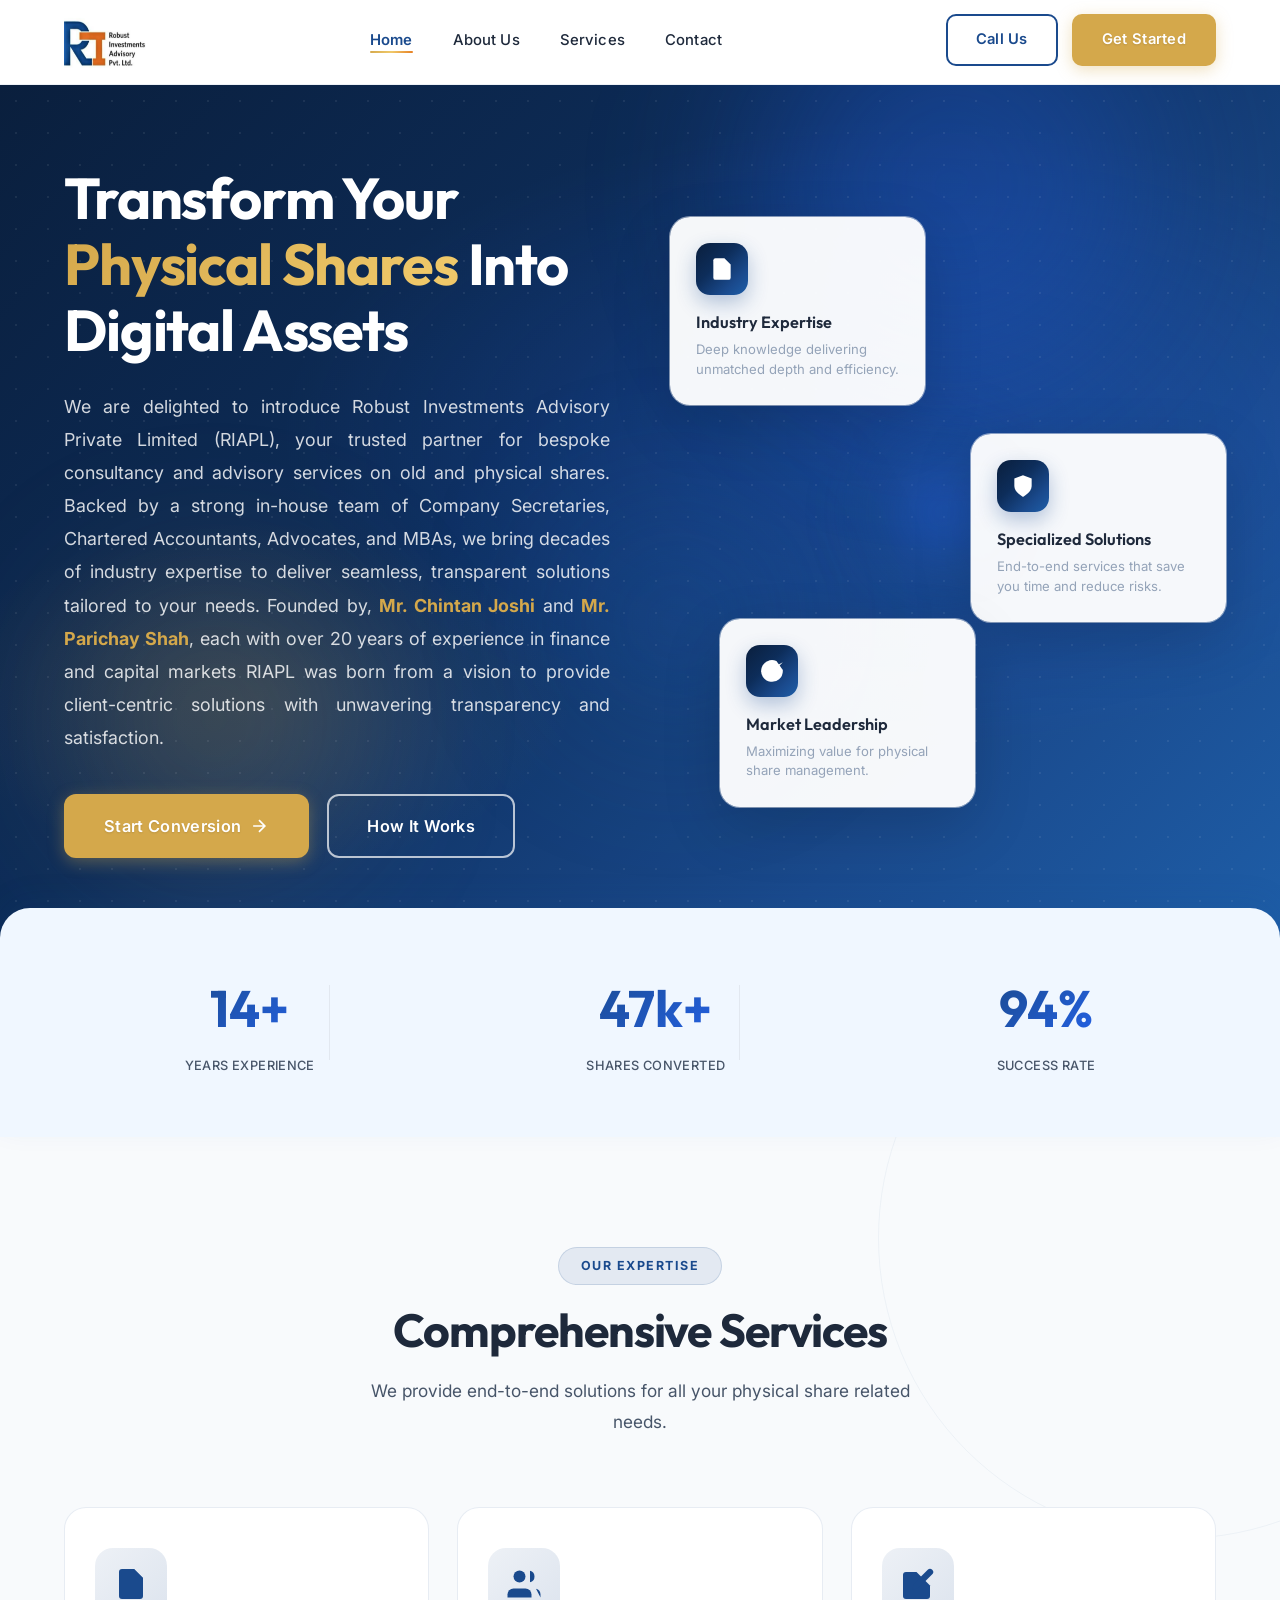
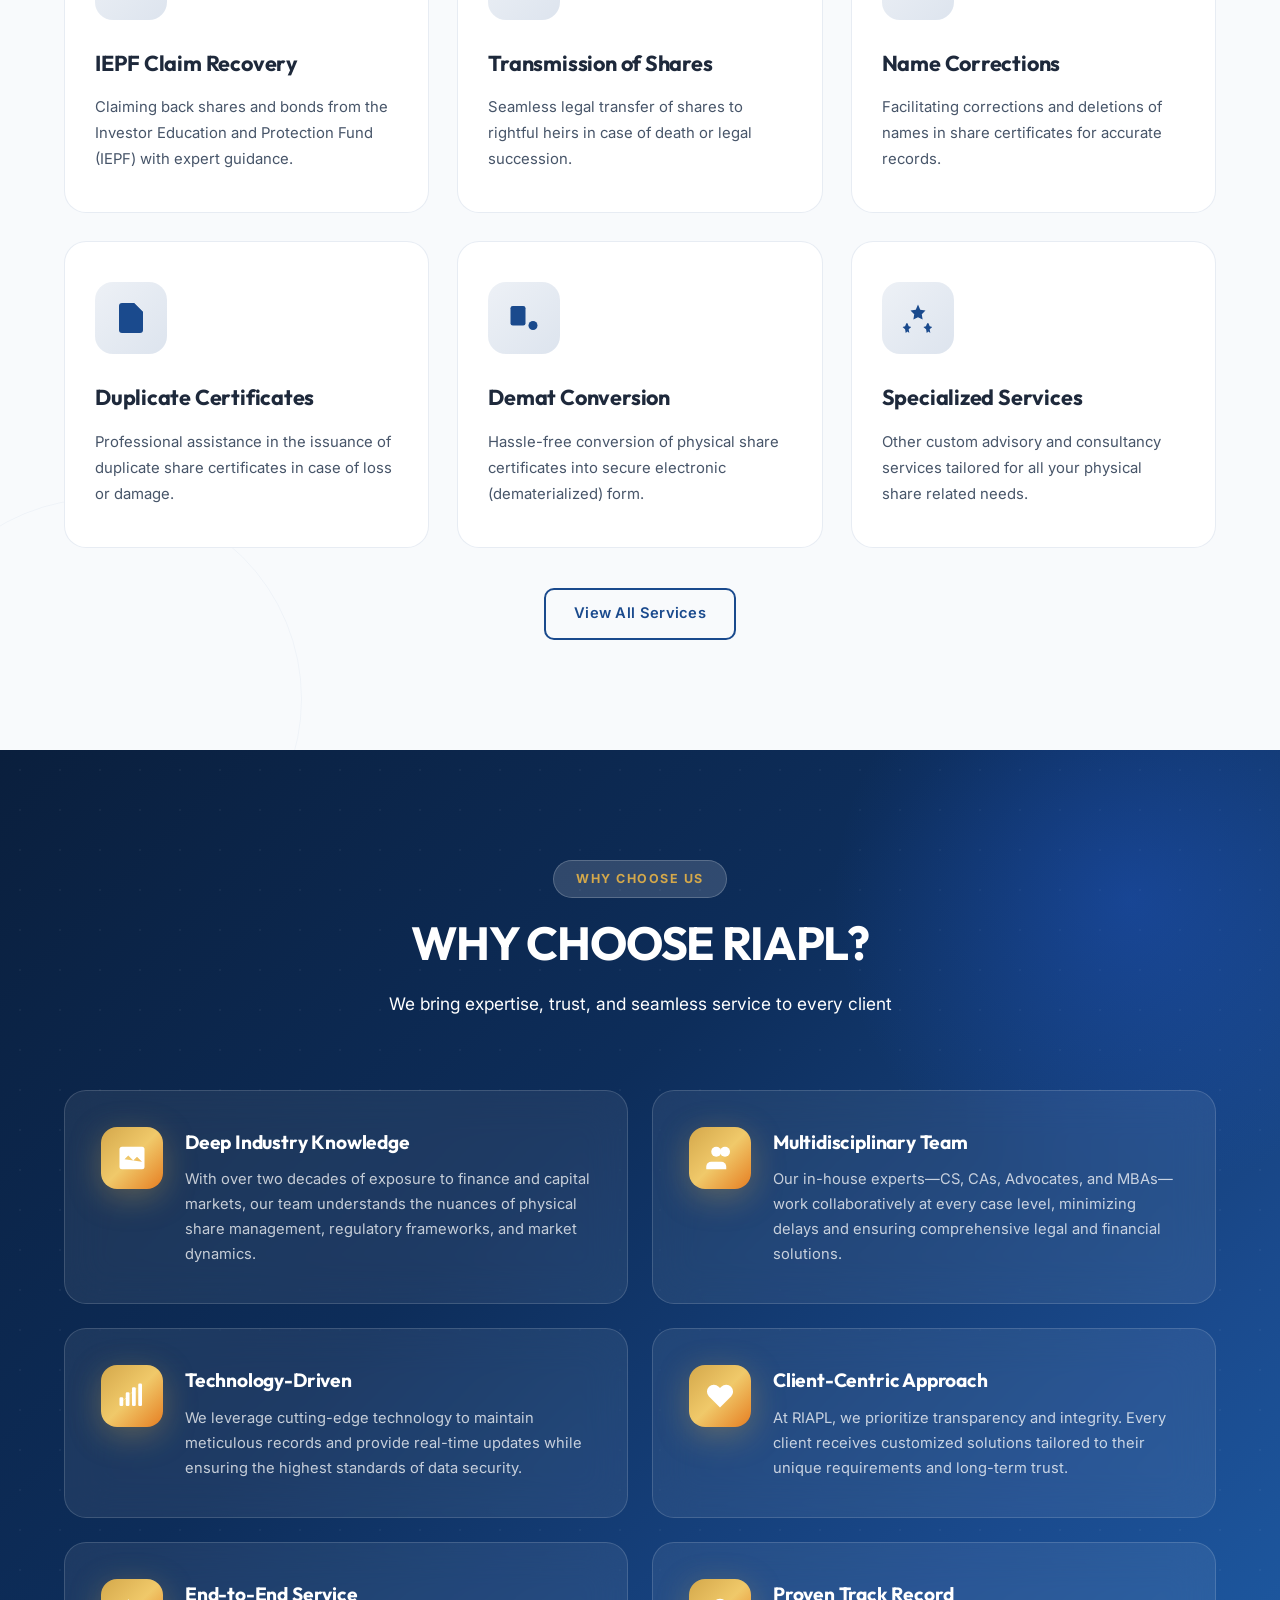
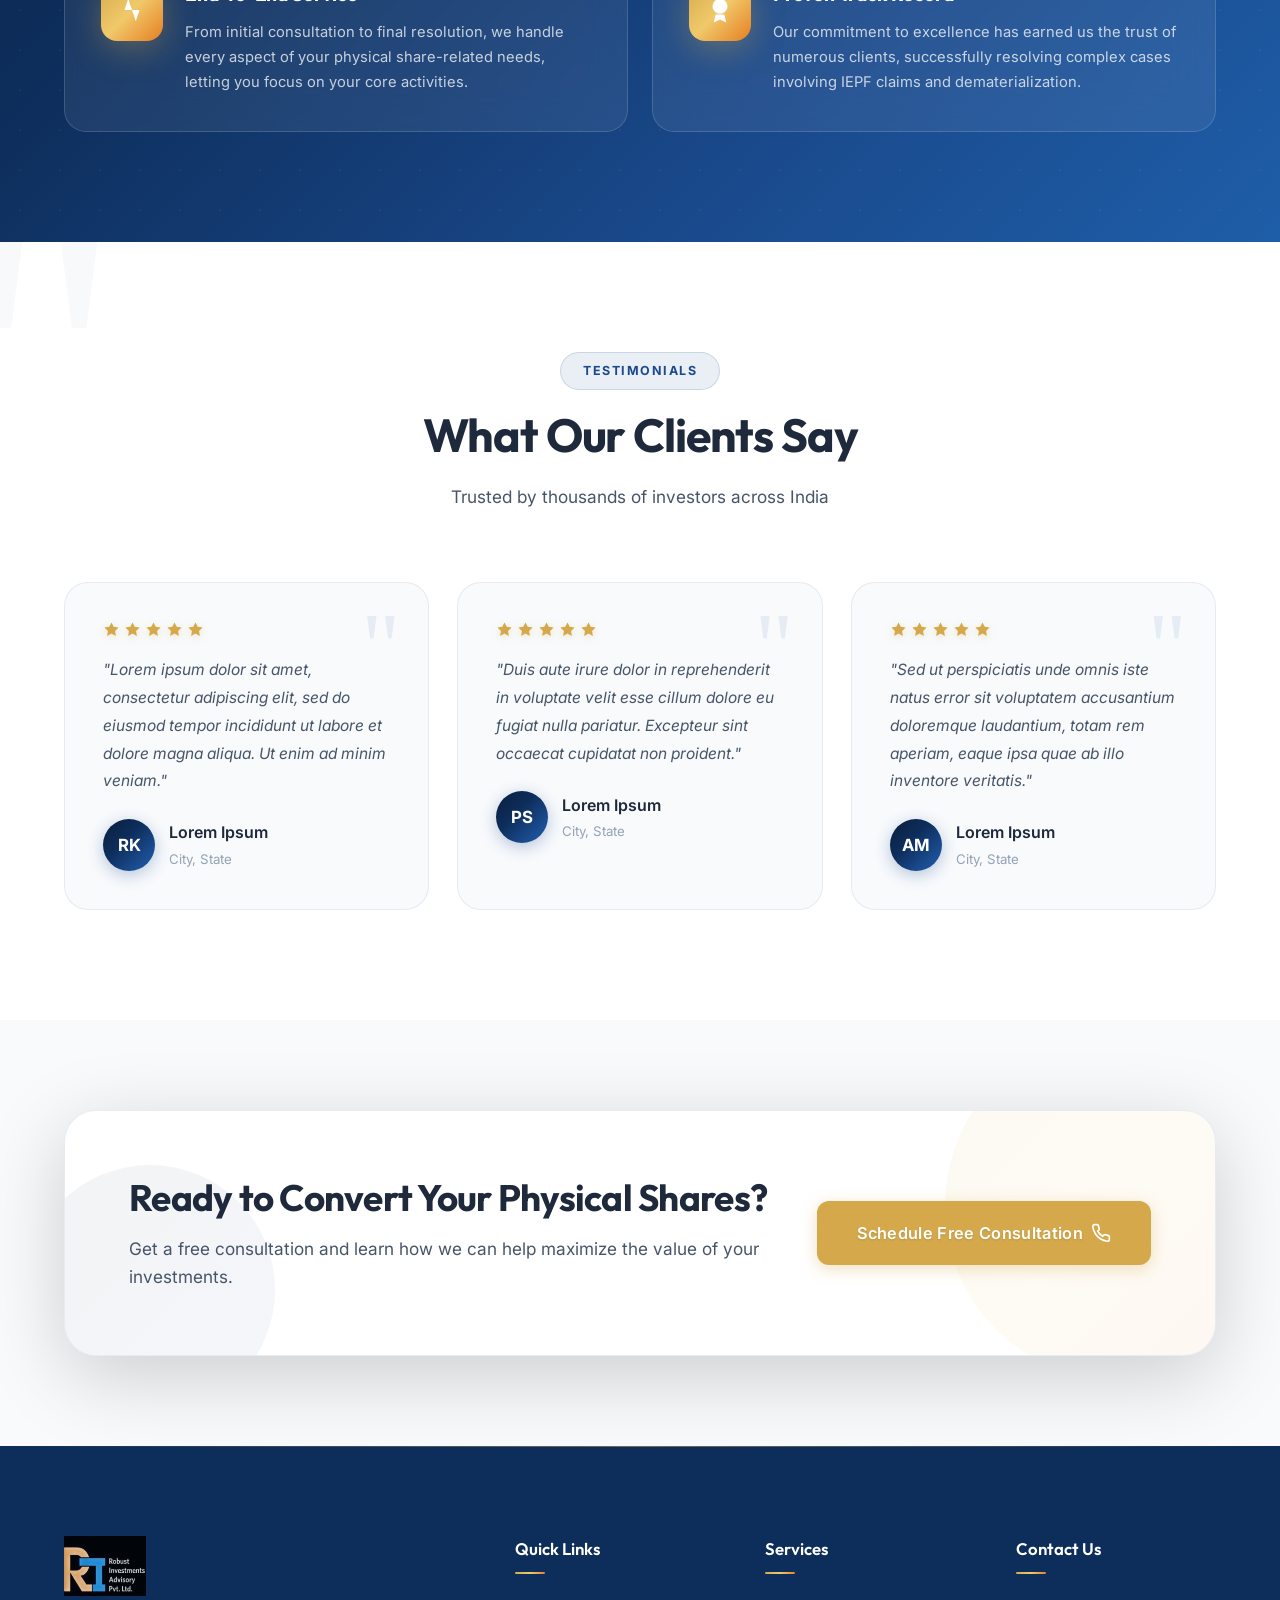
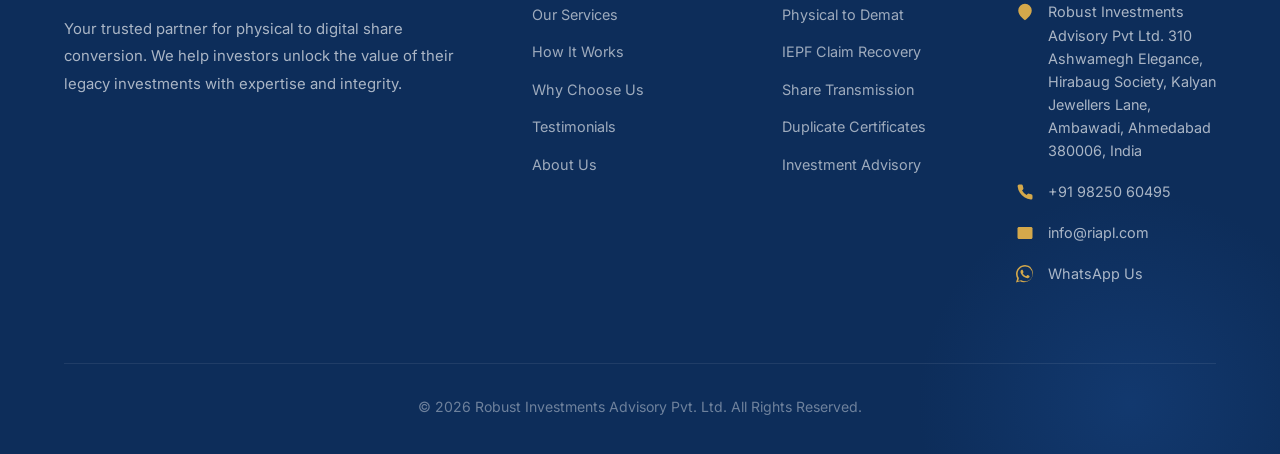
==== commit 1b569146: "feat: Add new services, about, contact, and robust pages, introduce global styling, and configure VS" ====
--- a/index.html
+++ b/index.html
@@ -461,7 +461,7 @@
                     <p>Get a free consultation and learn how we can help maximize the value of your investments.</p>
                 </div>
                 <div class="cta-actions">
-                    <a href="tel:+919999999999" class="btn btn-primary btn-large">
+                    <a href="tel:+919825060495" class="btn btn-primary btn-large">
                         Schedule Free Consultation
                         <svg width="20" height="20" viewBox="0 0 24 24" fill="none" stroke="currentColor"
                             stroke-width="2">
@@ -482,33 +482,6 @@
                     <img src="assets/logo.png" alt="Robust Investments Advisory">
                     <p>Your trusted partner for physical to digital share conversion. We help investors unlock the value
                         of their legacy investments with expertise and integrity.</p>
-                    <div class="footer-social">
-                        <a href="#" aria-label="Facebook">
-                            <svg viewBox="0 0 24 24">
-                                <path d="M18 2h-3a5 5 0 0 0-5 5v3H7v4h3v8h4v-8h3l1-4h-4V7a1 1 0 0 1 1-1h3z" />
-                            </svg>
-                        </a>
-                        <a href="#" aria-label="Twitter">
-                            <svg viewBox="0 0 24 24">
-                                <path
-                                    d="M23 3a10.9 10.9 0 0 1-3.14 1.53 4.48 4.48 0 0 0-7.86 3v1A10.66 10.66 0 0 1 3 4s-4 9 5 13a11.64 11.64 0 0 1-7 2c9 5 20 0 20-11.5a4.5 4.5 0 0 0-.08-.83A7.72 7.72 0 0 0 23 3z" />
-                            </svg>
-                        </a>
-                        <a href="#" aria-label="LinkedIn">
-                            <svg viewBox="0 0 24 24">
-                                <path
-                                    d="M16 8a6 6 0 0 1 6 6v7h-4v-7a2 2 0 0 0-2-2 2 2 0 0 0-2 2v7h-4v-7a6 6 0 0 1 6-6z" />
-                                <rect x="2" y="9" width="4" height="12" />
-                                <circle cx="4" cy="4" r="2" />
-                            </svg>
-                        </a>
-                        <a href="#" aria-label="WhatsApp">
-                            <svg viewBox="0 0 24 24">
-                                <path
-                                    d="M21 11.5a8.38 8.38 0 0 1-.9 3.8 8.5 8.5 0 0 1-7.6 4.7 8.38 8.38 0 0 1-3.8-.9L3 21l1.9-5.7a8.38 8.38 0 0 1-.9-3.8 8.5 8.5 0 0 1 4.7-7.6 8.38 8.38 0 0 1 3.8-.9h.5a8.48 8.48 0 0 1 8 8v.5z" />
-                            </svg>
-                        </a>
-                    </div>
                 </div>
 
                 <div class="footer-column">
@@ -540,23 +513,29 @@
                             <path d="M21 10c0 7-9 13-9 13s-9-6-9-13a9 9 0 0 1 18 0z" />
                             <circle cx="12" cy="10" r="3" />
                         </svg>
-                        <span><a href="https://g.co/kgs/TwmJxs" target="_blank"
-                                style="color: inherit; text-decoration: none; transition: color 0.3s;">310 Ashwamegh
-                                Elegance, Ambawadi, Ahmedabad 380006</a></span>
+                        <span><a href="https://maps.app.goo.gl/g95TgRDLA7wdfubs6" target="_blank"
+                                style="color: inherit; text-decoration: none; transition: color 0.3s;">Robust Investments Advisory Pvt Ltd. 310 Ashwamegh Elegance, Hirabaug Society, Kalyan Jewellers Lane, Ambawadi, Ahmedabad 380006, India</a></span>
                     </div>
                     <div class="contact-item">
                         <svg viewBox="0 0 24 24">
                             <path
                                 d="M22 16.92v3a2 2 0 0 1-2.18 2 19.79 19.79 0 0 1-8.63-3.07 19.5 19.5 0 0 1-6-6 19.79 19.79 0 0 1-3.07-8.67A2 2 0 0 1 4.11 2h3a2 2 0 0 1 2 1.72 12.84 12.84 0 0 0 .7 2.81 2 2 0 0 1-.45 2.11L8.09 9.91a16 16 0 0 0 6 6l1.27-1.27a2 2 0 0 1 2.11-.45 12.84 12.84 0 0 0 2.81.7A2 2 0 0 1 22 16.92z" />
                         </svg>
-                        <span>+91 98250 60495</span>
+                        <span><a href="tel:+919825060495" style="color: inherit; text-decoration: none;">+91 98250 60495</a></span>
                     </div>
                     <div class="contact-item">
                         <svg viewBox="0 0 24 24">
                             <path d="M4 4h16c1.1 0 2 .9 2 2v12c0 1.1-.9 2-2 2H4c-1.1 0-2-.9-2-2V6c0-1.1.9-2 2-2z" />
                             <polyline points="22,6 12,13 2,6" />
                         </svg>
-                        <span>info@riapl.com</span>
+                        <span><a href="mailto:info@riapl.com" style="color: inherit; text-decoration: none;">info@riapl.com</a></span>
+                    </div>
+                    <div class="contact-item">
+                        <svg viewBox="0 0 24 24">
+                            <path
+                                d="M17.472 14.382c-.297-.149-1.758-.867-2.03-.967-.273-.099-.471-.148-.67.15-.197.297-.767.966-.94 1.164-.173.199-.347.223-.644.075-.297-.15-1.255-.463-2.39-1.475-.883-.788-1.48-1.761-1.653-2.059-.173-.297-.018-.458.13-.606.134-.133.298-.347.446-.52.149-.174.198-.298.298-.497.099-.198.05-.371-.025-.52-.075-.149-.669-1.612-.916-2.207-.242-.579-.487-.5-.669-.51-.173-.008-.371-.01-.57-.01-.198 0-.52.074-.792.372-.272.297-1.04 1.016-1.04 2.479 0 1.462 1.065 2.875 1.213 3.074.149.198 2.096 3.2 5.077 4.487.709.306 1.262.489 1.694.625.712.227 1.36.195 1.871.118.571-.085 1.758-.719 2.006-1.413.248-.694.248-1.289.173-1.413-.074-.124-.272-.198-.57-.347m-5.421 7.403h-.004a9.87 9.87 0 01-5.031-1.378l-.361-.214-3.741.982.998-3.648-.235-.374a9.86 9.86 0 01-1.51-5.26c.001-5.45 4.436-9.884 9.888-9.884 2.64 0 5.122 1.03 6.988 2.898a9.825 9.825 0 012.893 6.994c-.003 5.45-4.437 9.884-9.885 9.884m8.413-18.297A11.815 11.815 0 0012.05 0C5.445 0 .01 5.437.01 12.045c0 2.112.553 4.177 1.535 5.814L0 23.327l5.421-1.547c1.558.832 3.32 1.272 5.109 1.272l.005.001c6.604 0 12.039-5.436 12.043-12.044a11.9 11.9 0 00-3.468-8.498" />
+                        </svg>
+                        <span><a href="https://wa.me/919825060495" target="_blank" style="color: inherit; text-decoration: none;">WhatsApp Us</a></span>
                     </div>
                 </div>
             </div>
--- a/css/styles.css
+++ b/css/styles.css
@@ -771,7 +771,6 @@
     overflow: hidden;
     transition: all 0.4s cubic-bezier(0.4, 0, 0.2, 1);
     border: 1px solid rgba(226, 232, 240, 0.8);
-    group: true;
 }
 
 /* Animated gradient border */
@@ -784,6 +783,7 @@
     background: var(--gold-gradient);
     -webkit-mask: linear-gradient(#fff 0 0) content-box, linear-gradient(#fff 0 0);
     -webkit-mask-composite: xor;
+    mask: linear-gradient(#fff 0 0) content-box, linear-gradient(#fff 0 0);
     mask-composite: exclude;
     opacity: 0;
     transition: opacity 0.4s ease;
@@ -1475,7 +1475,8 @@
     max-width: 180px;
     max-height: 60px;
     margin-bottom: 15px;
-    filter: brightness(0) invert(1) drop-shadow(0 2px 8px rgba(0,0,0,0.2));
+    filter: invert(1);
+    mix-blend-mode: screen;
     opacity: 0.9;
     transition: opacity 0.3s ease;
 }
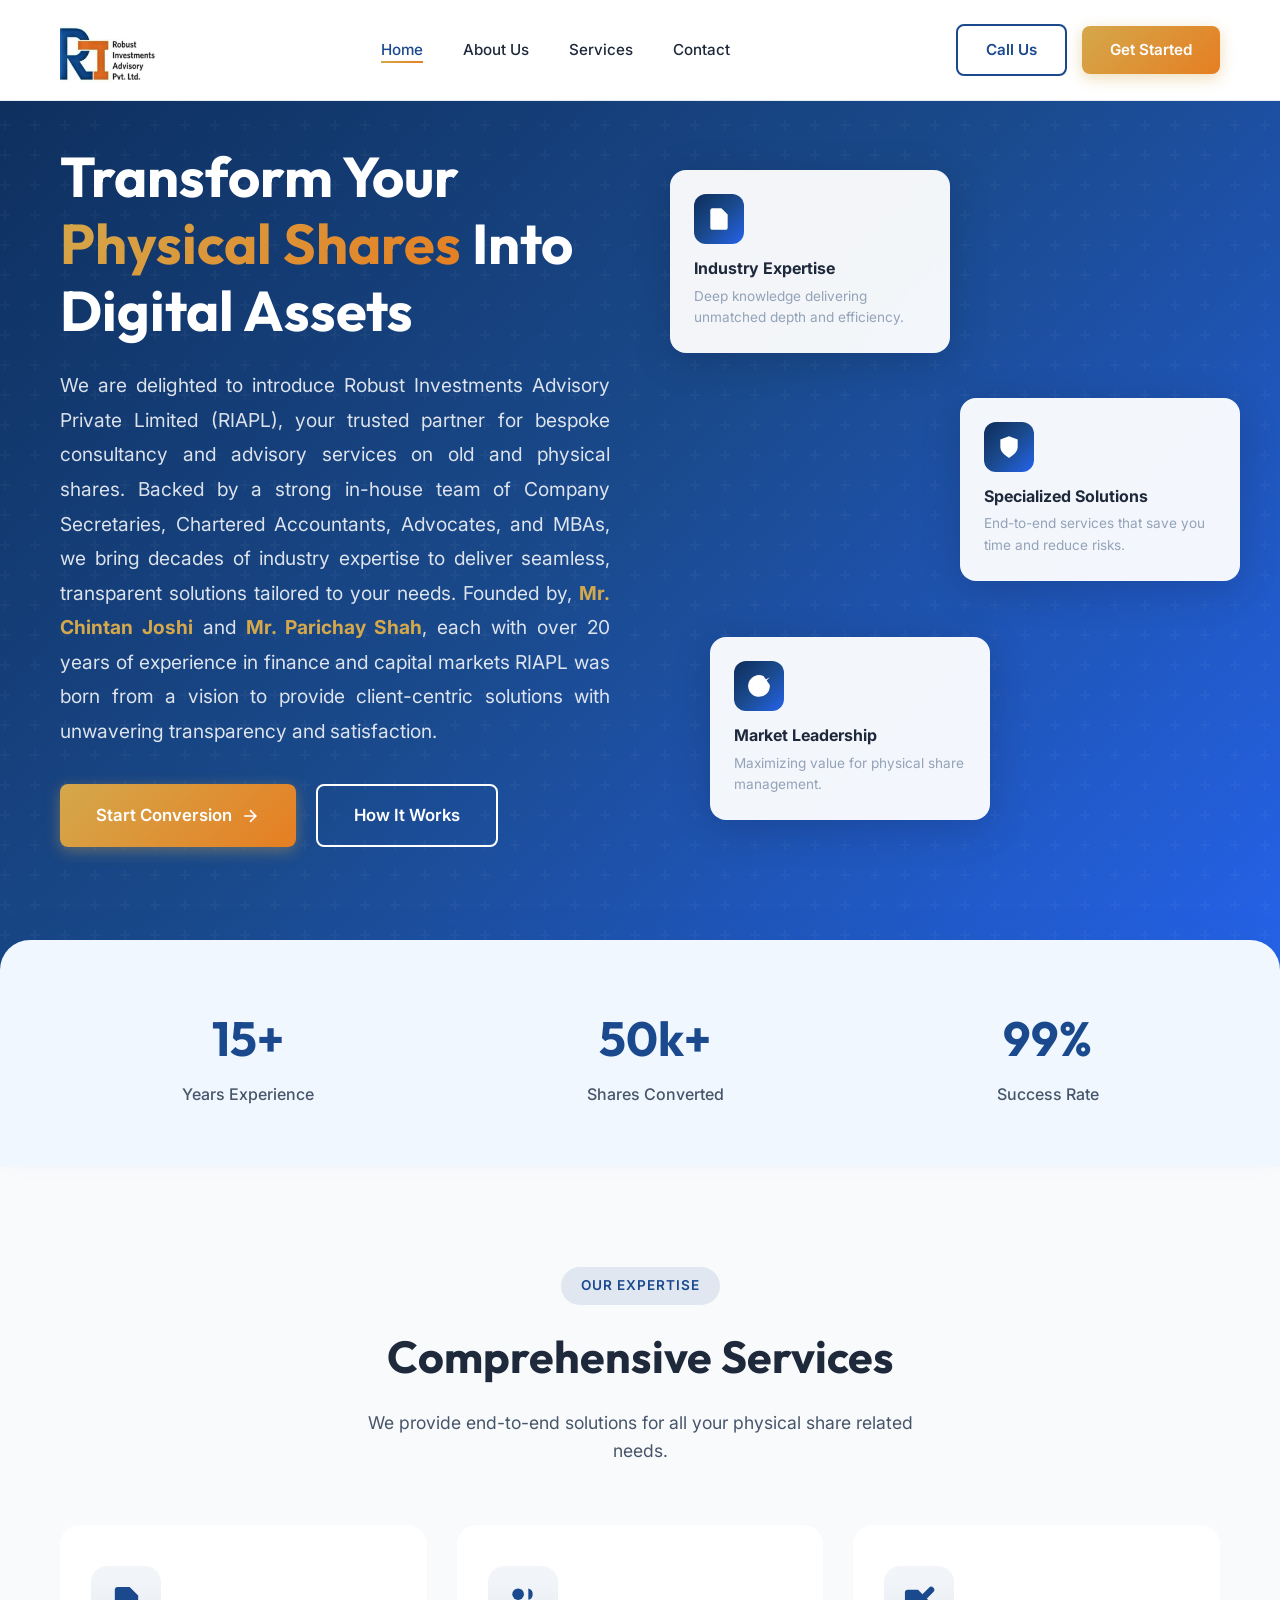
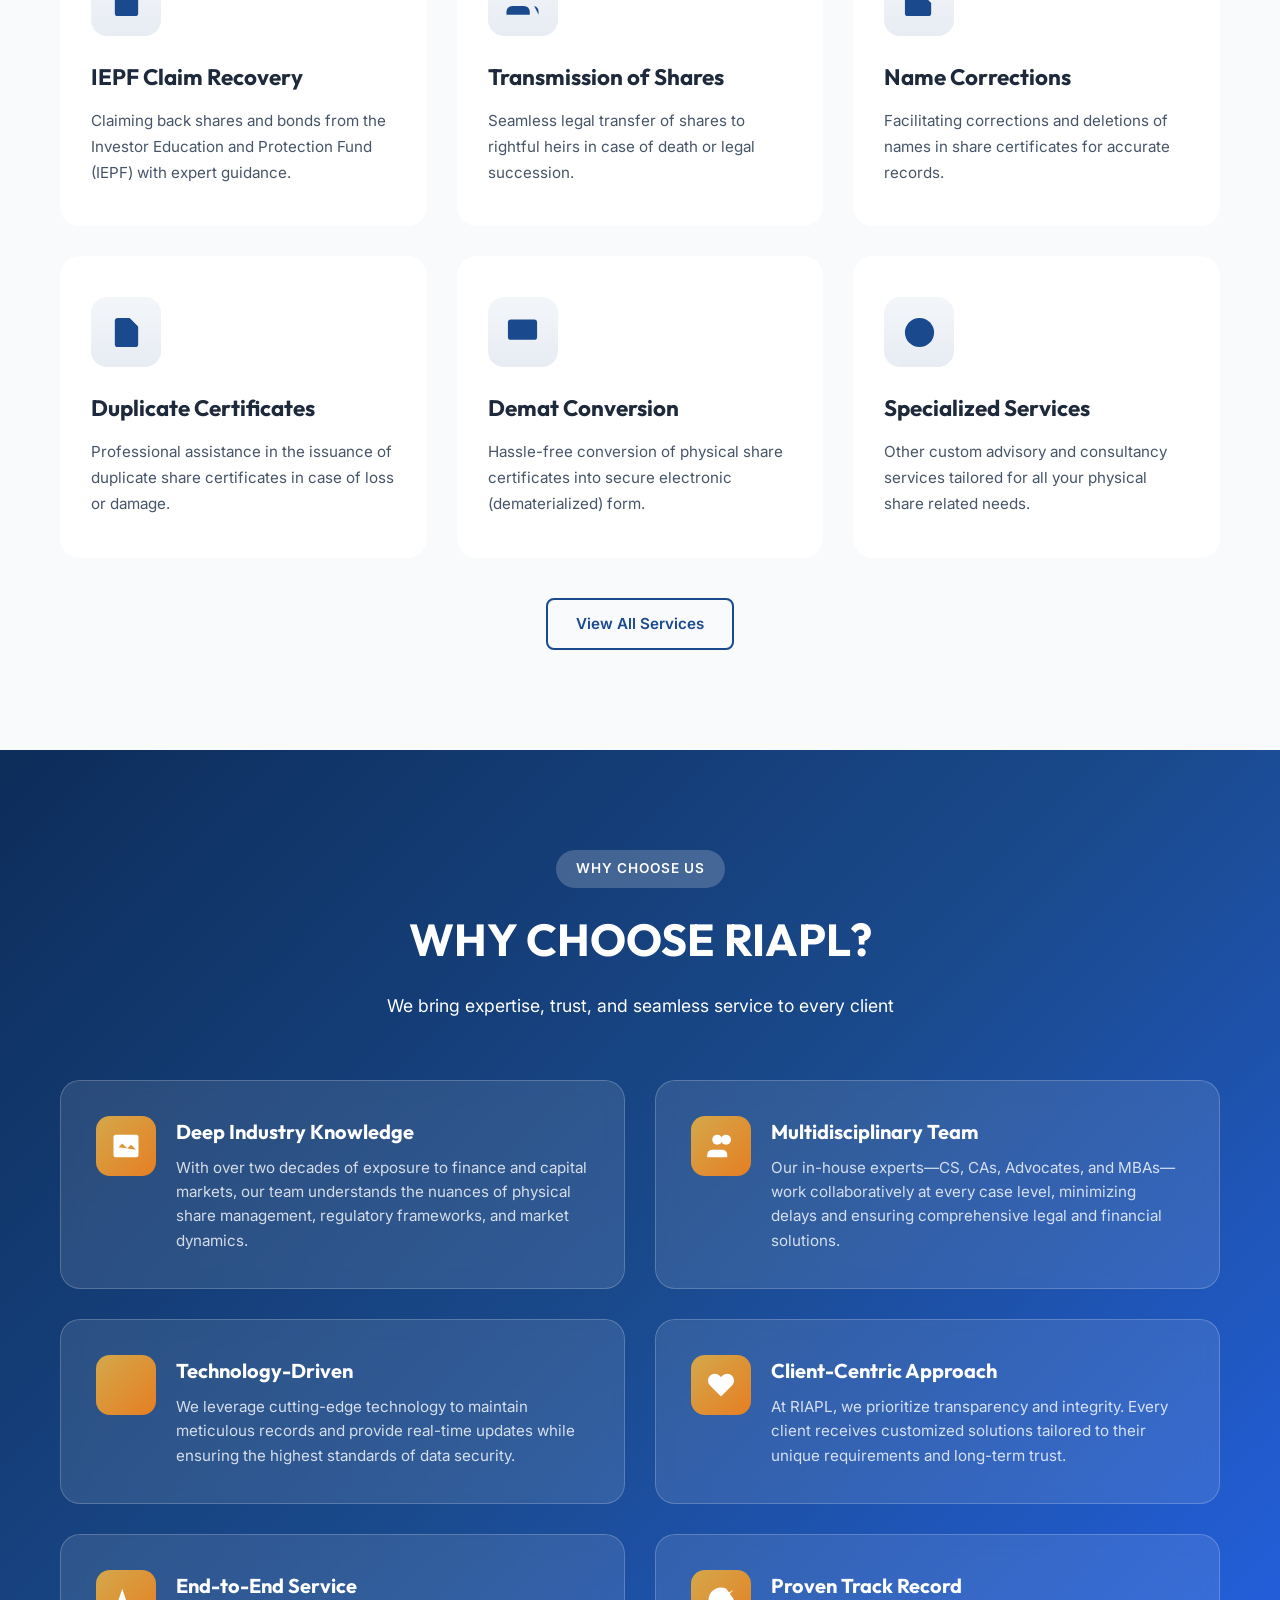
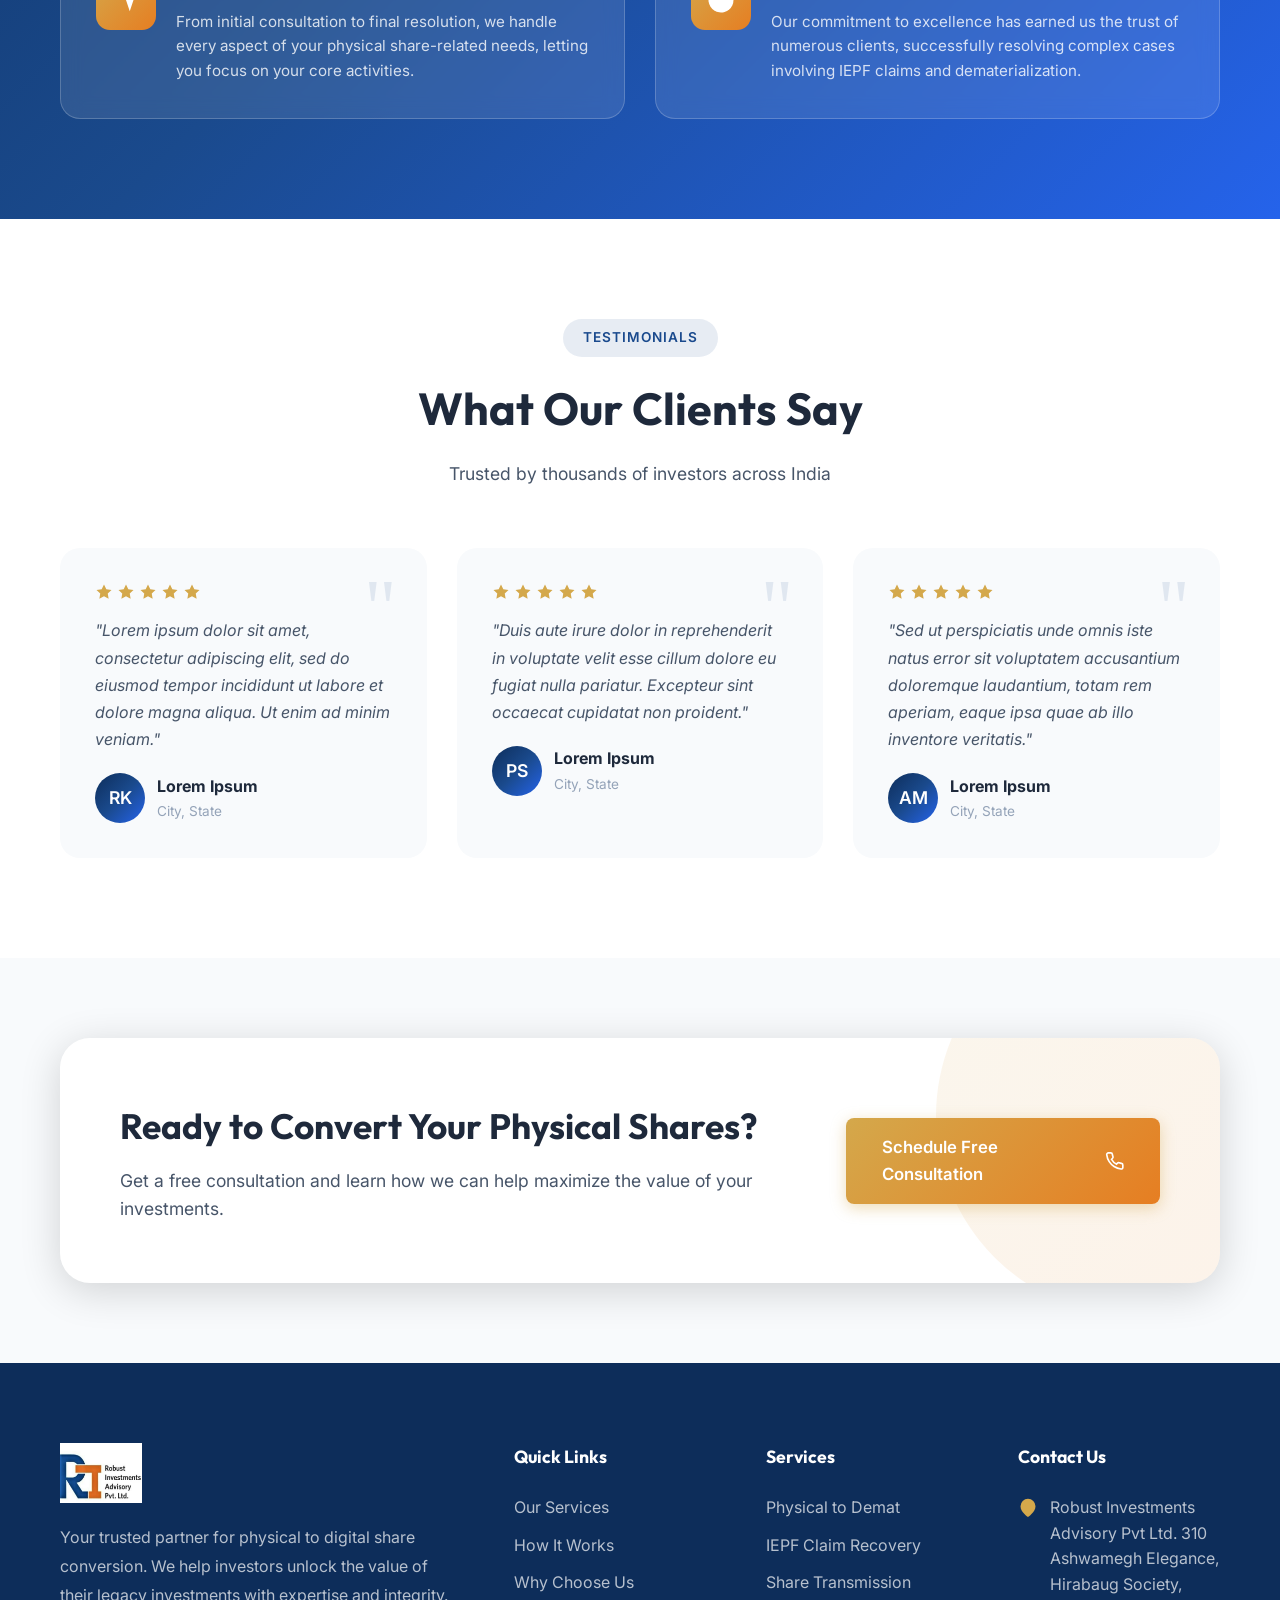
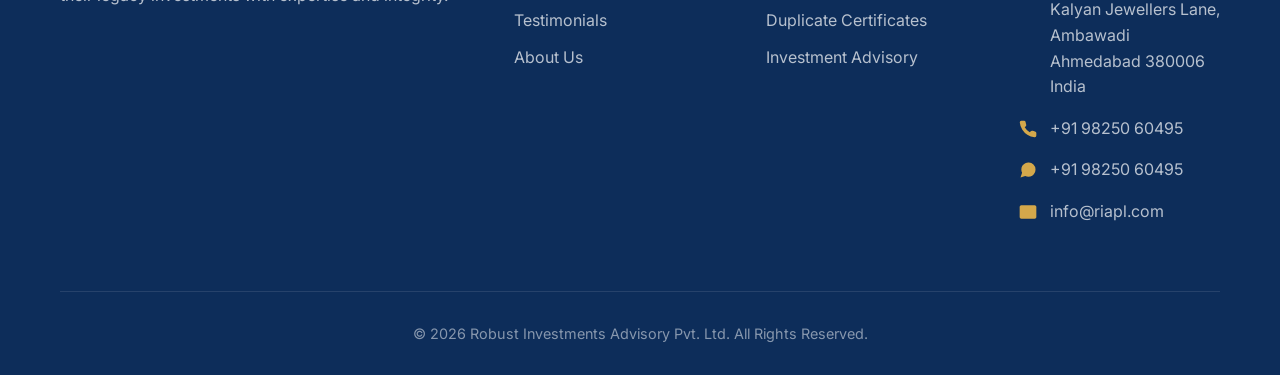
==== commit 40eff64b: "basic version" ====
--- a/index.html
+++ b/index.html
@@ -200,12 +200,9 @@
                 <div class="service-card" data-aos="fade-up" data-aos-delay="600">
                     <div class="service-icon">
                         <svg viewBox="0 0 24 24">
-                            <rect x="3" y="4" width="10" height="13" rx="1.5" />
-                            <path d="M7 8h4M7 11h3" />
-                            <path d="M14 9l4 0M14 12h6M14 15h5" />
-                            <path d="M17 4v4M17 4l2.5 2.5M17 4l-2.5 2.5" stroke-width="1.3" />
-                            <circle cx="18" cy="17" r="3" />
-                            <path d="M18 15.5v1.5l1 1" stroke-width="1.3" />
+                            <rect x="2" y="3" width="20" height="14" rx="2" ry="2" />
+                            <line x1="8" y1="21" x2="16" y2="21" />
+                            <line x1="12" y1="17" x2="12" y2="21" />
                         </svg>
                     </div>
                     <h3>Demat Conversion</h3>
@@ -216,11 +213,9 @@
                 <div class="service-card" data-aos="fade-up" data-aos-delay="700">
                     <div class="service-icon">
                         <svg viewBox="0 0 24 24">
-                            <path d="M12 3l1.5 3.5L17 7l-2.5 2.5.6 3.5L12 11.5 8.9 13l.6-3.5L7 7l3.5-.5z" />
-                            <path d="M5 15.5l.8 2L7.5 18l-1.7 1.5.4 2.5L5 21l-1.2 1-.4-2.5L1.7 18l1.7-.5.8-2z"
-                                stroke-width="1.2" />
-                            <path d="M19 15.5l.8 2 1.7.5-1.7 1.5.4 2.5L19 21l-1.2 1-.4-2.5L15.6 18l1.7-.5.8-2z"
-                                stroke-width="1.2" />
+                            <circle cx="12" cy="12" r="10" />
+                            <line x1="12" y1="8" x2="12" y2="12" />
+                            <line x1="12" y1="16" x2="12.01" y2="16" />
                         </svg>
                     </div>
                     <h3>Specialized Services</h3>
@@ -277,12 +272,8 @@
                 <div class="feature-card" data-aos="fade-right" data-aos-delay="300">
                     <div class="feature-icon">
                         <svg viewBox="0 0 24 24">
-                            <rect x="2" y="13" width="3" height="7" rx="1" />
-                            <rect x="7" y="9" width="3" height="11" rx="1" />
-                            <rect x="12" y="5" width="3" height="15" rx="1" />
-                            <rect x="17" y="2" width="3" height="18" rx="1" />
-                            <polyline points="2,18 7,14 12,9 17,5" stroke-width="1.5" />
-                            <polyline points="14,4 17,5 18,8" stroke-width="1.3" fill="none" />
+                            <path
+                                d="M12 2v4M12 18v4M4.93 4.93l2.83 2.83M16.24 16.24l2.83 2.83M2 12h4M18 12h4M4.93 19.07l2.83-2.83M16.24 7.76l2.83-2.83" />
                         </svg>
                     </div>
                     <div class="feature-content">
@@ -322,9 +313,8 @@
                 <div class="feature-card" data-aos="fade-right" data-aos-delay="600">
                     <div class="feature-icon">
                         <svg viewBox="0 0 24 24">
-                            <circle cx="12" cy="9" r="6" />
-                            <path d="M9 9l2 2 4-4" />
-                            <path d="M8.5 15.5L7 22l5-2.5L17 22l-1.5-6.5" />
+                            <path d="M22 11.08V12a10 10 0 1 1-5.93-9.14" />
+                            <polyline points="22 4 12 14.01 9 11.01" />
                         </svg>
                     </div>
                     <div class="feature-content">
@@ -482,6 +472,8 @@
                     <img src="assets/logo.png" alt="Robust Investments Advisory">
                     <p>Your trusted partner for physical to digital share conversion. We help investors unlock the value
                         of their legacy investments with expertise and integrity.</p>
+                    <div class="footer-social" style="display: none;">
+                    </div>
                 </div>
 
                 <div class="footer-column">
@@ -513,29 +505,34 @@
                             <path d="M21 10c0 7-9 13-9 13s-9-6-9-13a9 9 0 0 1 18 0z" />
                             <circle cx="12" cy="10" r="3" />
                         </svg>
-                        <span><a href="https://maps.app.goo.gl/g95TgRDLA7wdfubs6" target="_blank"
-                                style="color: inherit; text-decoration: none; transition: color 0.3s;">Robust Investments Advisory Pvt Ltd. 310 Ashwamegh Elegance, Hirabaug Society, Kalyan Jewellers Lane, Ambawadi, Ahmedabad 380006, India</a></span>
+                        <span><a href="https://g.co/kgs/TwmJxs" target="_blank"
+                                style="color: inherit; text-decoration: none; transition: color 0.3s;">Robust
+                                Investments Advisory Pvt Ltd. 310 Ashwamegh Elegance, Hirabaug Society, Kalyan Jewellers
+                                Lane, Ambawadi Ahmedabad 380006 India</a></span>
                     </div>
                     <div class="contact-item">
                         <svg viewBox="0 0 24 24">
                             <path
                                 d="M22 16.92v3a2 2 0 0 1-2.18 2 19.79 19.79 0 0 1-8.63-3.07 19.5 19.5 0 0 1-6-6 19.79 19.79 0 0 1-3.07-8.67A2 2 0 0 1 4.11 2h3a2 2 0 0 1 2 1.72 12.84 12.84 0 0 0 .7 2.81 2 2 0 0 1-.45 2.11L8.09 9.91a16 16 0 0 0 6 6l1.27-1.27a2 2 0 0 1 2.11-.45 12.84 12.84 0 0 0 2.81.7A2 2 0 0 1 22 16.92z" />
                         </svg>
-                        <span><a href="tel:+919825060495" style="color: inherit; text-decoration: none;">+91 98250 60495</a></span>
+                        <span><a href="tel:+919825060495"
+                                style="color: inherit; text-decoration: none;">+91 98250 60495</a></span>
+                    </div>
+                    <div class="contact-item">
+                        <svg viewBox="0 0 24 24">
+                            <path
+                                d="M21 11.5a8.38 8.38 0 0 1-.9 3.8 8.5 8.5 0 0 1-7.6 4.7 8.38 8.38 0 0 1-3.8-.9L3 21l1.9-5.7a8.38 8.38 0 0 1-.9-3.8 8.5 8.5 0 0 1 4.7-7.6 8.38 8.38 0 0 1 3.8-.9h.5a8.48 8.48 0 0 1 8 8v.5z" />
+                        </svg>
+                        <span><a href="https://wa.me/919825060495" target="_blank"
+                                style="color: inherit; text-decoration: none;">+91 98250 60495</a></span>
                     </div>
                     <div class="contact-item">
                         <svg viewBox="0 0 24 24">
                             <path d="M4 4h16c1.1 0 2 .9 2 2v12c0 1.1-.9 2-2 2H4c-1.1 0-2-.9-2-2V6c0-1.1.9-2 2-2z" />
                             <polyline points="22,6 12,13 2,6" />
                         </svg>
-                        <span><a href="mailto:info@riapl.com" style="color: inherit; text-decoration: none;">info@riapl.com</a></span>
-                    </div>
-                    <div class="contact-item">
-                        <svg viewBox="0 0 24 24">
-                            <path
-                                d="M17.472 14.382c-.297-.149-1.758-.867-2.03-.967-.273-.099-.471-.148-.67.15-.197.297-.767.966-.94 1.164-.173.199-.347.223-.644.075-.297-.15-1.255-.463-2.39-1.475-.883-.788-1.48-1.761-1.653-2.059-.173-.297-.018-.458.13-.606.134-.133.298-.347.446-.52.149-.174.198-.298.298-.497.099-.198.05-.371-.025-.52-.075-.149-.669-1.612-.916-2.207-.242-.579-.487-.5-.669-.51-.173-.008-.371-.01-.57-.01-.198 0-.52.074-.792.372-.272.297-1.04 1.016-1.04 2.479 0 1.462 1.065 2.875 1.213 3.074.149.198 2.096 3.2 5.077 4.487.709.306 1.262.489 1.694.625.712.227 1.36.195 1.871.118.571-.085 1.758-.719 2.006-1.413.248-.694.248-1.289.173-1.413-.074-.124-.272-.198-.57-.347m-5.421 7.403h-.004a9.87 9.87 0 01-5.031-1.378l-.361-.214-3.741.982.998-3.648-.235-.374a9.86 9.86 0 01-1.51-5.26c.001-5.45 4.436-9.884 9.888-9.884 2.64 0 5.122 1.03 6.988 2.898a9.825 9.825 0 012.893 6.994c-.003 5.45-4.437 9.884-9.885 9.884m8.413-18.297A11.815 11.815 0 0012.05 0C5.445 0 .01 5.437.01 12.045c0 2.112.553 4.177 1.535 5.814L0 23.327l5.421-1.547c1.558.832 3.32 1.272 5.109 1.272l.005.001c6.604 0 12.039-5.436 12.043-12.044a11.9 11.9 0 00-3.468-8.498" />
-                        </svg>
-                        <span><a href="https://wa.me/919825060495" target="_blank" style="color: inherit; text-decoration: none;">WhatsApp Us</a></span>
+                        <span><a href="mailto:info@riapl.com"
+                                style="color: inherit; text-decoration: none;">info@riapl.com</a></span>
                     </div>
                 </div>
             </div>
@@ -545,6 +542,7 @@
             </div>
         </div>
     </footer>
+
 
     <!-- Scripts -->
     <script src="https://unpkg.com/aos@next/dist/aos.js"></script>
--- a/css/styles.css
+++ b/css/styles.css
@@ -11,7 +11,6 @@
     --primary-dark: #0d2d5a;
     --accent-orange: #e67e22;
     --accent-gold: #d4a84b;
-    --accent-gold-light: #f0c96a;
 
     /* Neutrals */
     --white: #ffffff;
@@ -22,33 +21,28 @@
     --text-dark: #1e293b;
 
     /* Gradients */
-    --hero-gradient: linear-gradient(135deg, #0a1f3d 0%, #0d2d5a 40%, #1a4a8d 75%, #1e5ea8 100%);
+    --hero-gradient: linear-gradient(135deg, #0d2d5a 0%, #1a4a8d 50%, #2563eb 100%);
     --card-gradient: linear-gradient(180deg, rgba(26, 74, 141, 0.05) 0%, rgba(26, 74, 141, 0.1) 100%);
-    --gold-gradient: linear-gradient(135deg, #d4a84b 0%, #f0c96a 50%, #e67e22 100%);
-    --glass-bg: rgba(255, 255, 255, 0.07);
-    --glass-border: rgba(255, 255, 255, 0.15);
+    --gold-gradient: linear-gradient(135deg, #d4a84b 0%, #e67e22 100%);
 
     /* Typography */
     --font-heading: 'Outfit', sans-serif;
     --font-body: 'Inter', sans-serif;
 
     /* Spacing */
-    --section-padding: 110px 0;
+    --section-padding: 100px 0;
     --container-width: 1200px;
 
     /* Transitions */
     --transition-fast: 0.2s ease;
-    --transition-medium: 0.35s cubic-bezier(0.4, 0, 0.2, 1);
-    --transition-slow: 0.6s cubic-bezier(0.4, 0, 0.2, 1);
-    --transition-spring: 0.5s cubic-bezier(0.34, 1.56, 0.64, 1);
+    --transition-medium: 0.3s ease;
+    --transition-slow: 0.5s ease;
 
     /* Shadows */
-    --shadow-sm: 0 2px 8px rgba(0, 0, 0, 0.07);
-    --shadow-md: 0 4px 24px rgba(0, 0, 0, 0.10);
-    --shadow-lg: 0 10px 48px rgba(0, 0, 0, 0.14);
-    --shadow-xl: 0 20px 80px rgba(0, 0, 0, 0.18);
-    --shadow-glow: 0 0 50px rgba(26, 74, 141, 0.35);
-    --shadow-gold: 0 8px 32px rgba(212, 168, 75, 0.35);
+    --shadow-sm: 0 2px 8px rgba(0, 0, 0, 0.08);
+    --shadow-md: 0 4px 20px rgba(0, 0, 0, 0.12);
+    --shadow-lg: 0 8px 40px rgba(0, 0, 0, 0.16);
+    --shadow-glow: 0 0 40px rgba(26, 74, 141, 0.3);
 }
 
 html {
@@ -63,92 +57,44 @@
     overflow-x: hidden;
 }
 
-/* ===== SCROLL PROGRESS BAR ===== */
-.scroll-progress {
+.container {
+    max-width: var(--container-width);
+    margin: 0 auto;
+    padding: 0 20px;
+}
+
+/* ===== HEADER & NAVIGATION ===== */
+header {
     position: fixed;
     top: 0;
     left: 0;
-    width: 0%;
-    height: 3px;
-    background: var(--gold-gradient);
-    z-index: 99997;
-    transition: width 0.1s linear;
-    box-shadow: 0 0 10px rgba(212, 168, 75, 0.7);
-}
-
-/* ===== PAGE TRANSITION OVERLAY ===== */
-.page-transition {
-    position: fixed;
-    inset: 0;
-    background: var(--primary-dark);
-    z-index: 99990;
-    transform: scaleY(1);
-    transform-origin: bottom;
-    animation: pageReveal 1.1s cubic-bezier(0.77, 0, 0.175, 1) forwards;
-}
-
-@keyframes pageReveal {
-    0% { transform: scaleY(1); transform-origin: top; }
-    100% { transform: scaleY(0); transform-origin: top; }
-}
-
-.container {
-    max-width: var(--container-width);
-    margin: 0 auto;
-    padding: 0 24px;
-}
-
-/* ===== HEADER & NAVIGATION ===== */
-header {
-    position: sticky;
-    top: 0;
-    left: 0;
     right: 0;
-    z-index: 1001;
-    background: rgba(255, 255, 255, 0.97);
-    backdrop-filter: blur(20px) saturate(180%);
-    -webkit-backdrop-filter: blur(20px) saturate(180%);
-    border-bottom: 1px solid rgba(26, 74, 141, 0.08);
-    transition: all 0.4s cubic-bezier(0.4, 0, 0.2, 1);
-    height: 85px;
-    /* Sticky needs a stacking context to work with z-index */
-    will-change: transform;
+    z-index: 1000;
+    background: #ffffff;
+    border-bottom: 1px solid rgba(26, 74, 141, 0.1);
+    transition: var(--transition-medium);
 }
 
 header.scrolled {
-    box-shadow: 0 4px 30px rgba(13, 45, 90, 0.12);
-    background: rgba(255, 255, 255, 1);
+    box-shadow: var(--shadow-md);
 }
 
 nav {
     display: flex;
     justify-content: space-between;
     align-items: center;
-    height: 100%;
-    padding: 0;
+    padding: 15px 0;
 }
 
 .logo {
     display: flex;
     align-items: center;
-    gap: 10px;
-    position: relative;
-    height: 100%;
-    padding: 10px 0px 10px 0px;
-    backdrop-filter: blur(20px) saturate(180%);
-    -webkit-backdrop-filter: blur(20px) saturate(180%);
+    gap: 12px;
 }
 
 .logo img {
-    height: 60px;
+    height: 70px;
     width: auto;
-    transition: var(--transition-medium);
-    display: block;
-}
-
-.logo:hover img {
-    transform: scale(1.04);
-    filter: drop-shadow(0 3px 10px rgba(26, 74, 141, 0.22));
 }
 
 .nav-links {
@@ -161,75 +107,48 @@
     text-decoration: none;
     color: var(--text-dark);
     font-weight: 500;
-    font-size: 0.93rem;
+    font-size: 0.95rem;
     position: relative;
     transition: var(--transition-fast);
-    letter-spacing: 0.01em;
-}
-
-.nav-links a::before {
+}
+
+.nav-links a::after {
     content: '';
     position: absolute;
     bottom: -4px;
     left: 0;
-    width: 100%;
+    width: 0;
     height: 2px;
     background: var(--gold-gradient);
-    transform: scaleX(0);
-    transform-origin: right;
-    transition: transform 0.35s cubic-bezier(0.4, 0, 0.2, 1);
-    border-radius: 2px;
+    transition: var(--transition-medium);
 }
 
 .nav-links a:hover {
     color: var(--primary-blue);
 }
 
-.nav-links a:hover::before,
-.nav-links a.active::before {
-    transform: scaleX(1);
-    transform-origin: left;
-}
-
-.nav-links a.active {
-    color: var(--primary-blue);
-    font-weight: 600;
+.nav-links a:hover::after {
+    width: 100%;
 }
 
 .nav-cta {
     display: flex;
-    gap: 14px;
-    align-items: center;
-}
-
-/* ===== BUTTONS ===== */
+    gap: 15px;
+    align-items: center;
+}
+
 .btn {
     padding: 12px 28px;
-    border-radius: 10px;
+    border-radius: 8px;
     font-weight: 600;
-    font-size: 0.92rem;
+    font-size: 0.95rem;
     text-decoration: none;
-    transition: all 0.35s cubic-bezier(0.4, 0, 0.2, 1);
+    transition: var(--transition-medium);
     cursor: pointer;
     border: none;
     display: inline-flex;
     align-items: center;
     gap: 8px;
-    position: relative;
-    overflow: hidden;
-    letter-spacing: 0.02em;
-}
-
-.btn::after {
-    content: '';
-    position: absolute;
-    inset: 0;
-    background: rgba(255, 255, 255, 0);
-    transition: background 0.3s ease;
-}
-
-.btn:hover::after {
-    background: rgba(255, 255, 255, 0.12);
 }
 
 .btn-outline {
@@ -241,37 +160,22 @@
 .btn-outline:hover {
     background: var(--primary-blue);
     color: var(--white);
+}
+
+.btn-primary {
+    background: var(--gold-gradient);
+    color: var(--white);
+    box-shadow: 0 4px 15px rgba(212, 168, 75, 0.4);
+}
+
+.btn-primary:hover {
     transform: translateY(-2px);
-    box-shadow: 0 8px 24px rgba(26, 74, 141, 0.25);
-}
-
-.btn-primary {
-    background: #d4a84b;
-    color: var(--white);
-    box-shadow: 0 4px 16px rgba(212, 168, 75, 0.35);
-    text-shadow: 0 1px 2px rgba(0,0,0,0.12);
-    border: 2px solid transparent;
-}
-
-.btn-primary:hover {
-    background: #c0942f;
-    transform: translateY(-3px);
-    box-shadow: 0 10px 32px rgba(192, 148, 47, 0.45);
-}
-
-.btn-primary svg,
-.btn-outline svg {
-    transition: transform 0.3s cubic-bezier(0.34, 1.56, 0.64, 1);
-}
-
-.btn:hover svg {
-    transform: translateX(4px);
+    box-shadow: 0 6px 25px rgba(212, 168, 75, 0.5);
 }
 
 .btn-large {
-    padding: 17px 38px;
-    font-size: 1.02rem;
-    border-radius: 12px;
+    padding: 16px 36px;
+    font-size: 1.05rem;
 }
 
 /* Mobile Menu Toggle */
@@ -289,116 +193,39 @@
     background: var(--primary-blue);
     border-radius: 3px;
     transition: var(--transition-medium);
-    display: block;
-}
-
-.menu-toggle.active span:nth-child(1) {
-    transform: translateY(8px) rotate(45deg);
-}
-
-.menu-toggle.active span:nth-child(2) {
-    opacity: 0;
-    transform: scaleX(0);
-}
-
-.menu-toggle.active span:nth-child(3) {
-    transform: translateY(-8px) rotate(-45deg);
 }
 
 /* ===== HERO SECTION ===== */
 .hero {
-    min-height: calc(100vh - 72px);
+    min-height: 110vh;
     background: var(--hero-gradient);
     display: flex;
     align-items: center;
     position: relative;
     overflow: hidden;
-    /* Sticky header is in-flow, so no large offset needed */
-    padding-top: 80px;
+    padding-top: 100px;
     padding-bottom: 100px;
 }
 
-/* Animated mesh background */
 .hero::before {
     content: '';
     position: absolute;
-    inset: 0;
-    background:
-        radial-gradient(ellipse 80% 60% at 70% 40%, rgba(37, 99, 235, 0.25) 0%, transparent 60%),
-        radial-gradient(ellipse 50% 40% at 20% 70%, rgba(212, 168, 75, 0.12) 0%, transparent 50%);
-    animation: meshPulse 8s ease-in-out infinite alternate;
-}
-
-@keyframes meshPulse {
-    0% { opacity: 0.7; transform: scale(1); }
-    100% { opacity: 1; transform: scale(1.05); }
-}
-
-/* Dot grid pattern */
-.hero::after {
-    content: '';
-    position: absolute;
-    inset: 0;
-    background-image: radial-gradient(circle, rgba(255,255,255,0.07) 1px, transparent 1px);
-    background-size: 32px 32px;
-    animation: gridDrift 25s linear infinite;
-}
-
-@keyframes gridDrift {
-    0% { background-position: 0 0; }
-    100% { background-position: 32px 32px; }
-}
-
-/* Floating orbs */
-.hero-orb {
-    position: absolute;
-    border-radius: 50%;
-    filter: blur(80px);
-    pointer-events: none;
-    z-index: 0;
-}
-
-.hero-orb-1 {
-    width: 400px;
-    height: 400px;
-    background: rgba(37, 99, 235, 0.3);
-    top: -100px;
-    right: 10%;
-    animation: orbFloat1 12s ease-in-out infinite;
-}
-
-.hero-orb-2 {
-    width: 300px;
-    height: 300px;
-    background: rgba(212, 168, 75, 0.15);
-    bottom: 10%;
-    left: 5%;
-    animation: orbFloat2 15s ease-in-out infinite;
-}
-
-.hero-orb-3 {
-    width: 200px;
-    height: 200px;
-    background: rgba(30, 94, 168, 0.25);
-    top: 50%;
-    left: 45%;
-    animation: orbFloat3 10s ease-in-out infinite;
-}
-
-@keyframes orbFloat1 {
-    0%, 100% { transform: translate(0, 0) scale(1); }
-    33% { transform: translate(-30px, 20px) scale(1.05); }
-    66% { transform: translate(20px, -30px) scale(0.95); }
-}
-
-@keyframes orbFloat2 {
-    0%, 100% { transform: translate(0, 0) scale(1); }
-    50% { transform: translate(40px, -40px) scale(1.1); }
-}
-
-@keyframes orbFloat3 {
-    0%, 100% { transform: translate(-50%, -50%) scale(1); }
-    50% { transform: translate(-50%, -50%) scale(1.2); opacity: 0.5; }
+    top: 0;
+    left: 0;
+    right: 0;
+    bottom: 0;
+    background: url("data:image/svg+xml,%3Csvg width='60' height='60' viewBox='0 0 60 60' xmlns='http://www.w3.org/2000/svg'%3E%3Cg fill='none' fill-rule='evenodd'%3E%3Cg fill='%23ffffff' fill-opacity='0.03'%3E%3Cpath d='M36 34v-4h-2v4h-4v2h4v4h2v-4h4v-2h-4zm0-30V0h-2v4h-4v2h4v4h2V6h4V4h-4zM6 34v-4H4v4H0v2h4v4h2v-4h4v-2H6zM6 4V0H4v4H0v2h4v4h2V6h4V4H6z'/%3E%3C/g%3E%3C/g%3E%3C/svg%3E");
+    animation: bgMove 30s linear infinite;
+}
+
+@keyframes bgMove {
+    0% {
+        background-position: 0 0;
+    }
+
+    100% {
+        background-position: 60px 60px;
+    }
 }
 
 .hero-content {
@@ -407,28 +234,16 @@
     gap: 60px;
     align-items: center;
     position: relative;
-    z-index: 2;
-}
-
-/* Hero text animations */
-.hero-text {
-    animation: heroTextIn 0.9s cubic-bezier(0.16, 1, 0.3, 1) both;
-    animation-delay: 0.4s;
-}
-
-@keyframes heroTextIn {
-    from { opacity: 0; transform: translateY(40px); }
-    to { opacity: 1; transform: translateY(0); }
+    z-index: 1;
 }
 
 .hero-text h1 {
     font-family: var(--font-heading);
-    font-size: 3.6rem;
+    font-size: 3.5rem;
     font-weight: 700;
     color: var(--white);
-    line-height: 1.15;
-    margin-bottom: 26px;
-    letter-spacing: -0.02em;
+    line-height: 1.2;
+    margin-bottom: 24px;
 }
 
 .hero-text h1 span {
@@ -436,58 +251,30 @@
     -webkit-background-clip: text;
     -webkit-text-fill-color: transparent;
     background-clip: text;
-    display: inline-block;
-    animation: shimmer 3s ease-in-out infinite;
-    background-size: 200% auto;
-}
-
-@keyframes shimmer {
-    0% { background-position: 0% center; }
-    50% { background-position: 100% center; }
-    100% { background-position: 0% center; }
 }
 
 .hero-text p {
-    font-size: 1.12rem;
-    color: rgba(255, 255, 255, 0.82);
-    margin-bottom: 40px;
-    line-height: 1.85;
+    font-size: 1.2rem;
+    color: rgba(255, 255, 255, 0.85);
+    margin-bottom: 36px;
+    line-height: 1.8;
 }
 
 .hero-buttons {
     display: flex;
-    gap: 18px;
+    gap: 20px;
     flex-wrap: wrap;
 }
 
-/* Pulse ring on primary CTA */
-.btn-primary.btn-large {
-    position: relative;
-}
-
-.btn-primary.btn-large::before {
-    content: '';
-    position: absolute;
-    inset: -4px;
-    border-radius: 16px;
-    border: 2px solid rgba(212, 168, 75, 0.4);
-    animation: ctaPulse 2.5s ease-out infinite;
-}
-
-@keyframes ctaPulse {
-    0% { transform: scale(1); opacity: 0.8; }
-    100% { transform: scale(1.12); opacity: 0; }
-}
-
-/* ===== STATS BAR ===== */
 .stats-bar {
     background: #f0f7ff;
+    /* Light Blue */
     padding: 60px 0;
     position: relative;
     z-index: 10;
     margin-top: -50px;
     border-radius: 30px 30px 0 0;
-    box-shadow: 0 -10px 30px rgba(26, 74, 141, 0.08);
+    box-shadow: 0 -10px 30px rgba(26, 74, 141, 0.05);
 }
 
 .hero-stats {
@@ -498,60 +285,49 @@
 
 .stat-item {
     text-align: center;
-    position: relative;
-}
-
-.stat-item::after {
-    content: '';
-    position: absolute;
-    right: -15px;
-    top: 15%;
-    height: 70%;
-    width: 1px;
-    background: var(--light-gray);
-}
-
-.stat-item:last-child::after { display: none; }
+}
 
 .stat-item h3 {
     font-family: var(--font-heading);
-    font-size: 3.2rem;
+    font-size: 3rem;
     color: var(--primary-blue);
     font-weight: 700;
-    margin-bottom: 6px;
-    background: linear-gradient(135deg, var(--primary-blue), #2563eb);
-    -webkit-background-clip: text;
-    -webkit-text-fill-color: transparent;
-    background-clip: text;
+    margin-bottom: 5px;
 }
 
 .stat-item p {
-    font-size: 0.95rem;
+    font-size: 1rem;
     color: var(--dark-gray);
     font-weight: 500;
-    letter-spacing: 0.03em;
-    text-transform: uppercase;
-    font-size: 0.8rem;
-}
-
-/* Reveal / counter animation */
-.stat-item.counting h3 {
-    animation: countUp 0.05s steps(1) both;
-}
-
-/* ===== HERO VISUAL ===== */
+}
+
+/* Animations */
+.reveal {
+    opacity: 0;
+    transform: translateY(30px);
+    animation: fadeInUp 0.8s ease forwards;
+}
+
+.reveal:nth-child(2) {
+    animation-delay: 0.2s;
+}
+
+.reveal:nth-child(3) {
+    animation-delay: 0.4s;
+}
+
+@keyframes fadeInUp {
+    to {
+        opacity: 1;
+        transform: translateY(0);
+    }
+}
+
 .hero-visual {
     position: relative;
     display: flex;
     justify-content: center;
     align-items: center;
-    animation: heroVisualIn 1s cubic-bezier(0.16, 1, 0.3, 1) both;
-    animation-delay: 0.6s;
-}
-
-@keyframes heroVisualIn {
-    from { opacity: 0; transform: translateX(50px) rotate(2deg); }
-    to { opacity: 1; transform: translateX(0) rotate(0deg); }
 }
 
 .hero-graphic {
@@ -561,88 +337,57 @@
     position: relative;
 }
 
-/* Central glowing sphere in hero graphic */
-.hero-graphic::before {
-    content: '';
-    position: absolute;
-    width: 220px;
-    height: 220px;
-    background: radial-gradient(circle, rgba(37, 99, 235, 0.4) 0%, rgba(26, 74, 141, 0.2) 40%, transparent 70%);
-    border-radius: 50%;
-    top: 50%;
-    left: 50%;
-    transform: translate(-50%, -50%);
-    animation: coreGlow 4s ease-in-out infinite;
-    filter: blur(20px);
-    z-index: 0;
-}
-
-@keyframes coreGlow {
-    0%, 100% { transform: translate(-50%, -50%) scale(1); opacity: 0.7; }
-    50% { transform: translate(-50%, -50%) scale(1.2); opacity: 1; }
-}
-
 .floating-card {
     position: absolute;
-    background: rgba(255, 255, 255, 0.96);
-    backdrop-filter: blur(16px);
-    -webkit-backdrop-filter: blur(16px);
-    border-radius: 20px;
-    padding: 26px;
-    width: 255px;
-    box-shadow: 0 20px 60px rgba(0,0,0,0.15), 0 0 0 1px rgba(255,255,255,0.5);
-    animation: floatCard 7s ease-in-out infinite;
+    background: rgba(255, 255, 255, 0.95);
+    backdrop-filter: blur(10px);
+    border-radius: 16px;
+    padding: 24px;
+    width: 280px;
+    box-shadow: var(--shadow-lg);
+    animation: float 6s ease-in-out infinite;
     z-index: 5;
-    transform-origin: center;
-    transition: transform 0.4s var(--transition-spring), box-shadow 0.4s ease;
-}
-
-.floating-card:hover {
-    transform: translateY(-8px) scale(1.03) !important;
-    box-shadow: 0 30px 80px rgba(0,0,0,0.2), 0 0 0 1px rgba(255,255,255,0.7);
-    z-index: 10;
 }
 
 .floating-card:nth-child(1) {
-    top: 30px;
+    top: 0;
     left: 0;
     animation-delay: 0s;
 }
 
 .floating-card:nth-child(2) {
-    top: 38%;
-    right: -10px;
-    animation-delay: 2.3s;
+    top: 35%;
+    right: -20px;
+    animation-delay: 2s;
 }
 
 .floating-card:nth-child(3) {
-    bottom: 30px;
-    left: 50px;
-    animation-delay: 4.6s;
-}
-
-@keyframes floatCard {
-    0%, 100% { transform: translateY(0px) rotate(0deg); }
-    25% { transform: translateY(-12px) rotate(0.5deg); }
-    75% { transform: translateY(-6px) rotate(-0.5deg); }
+    bottom: 0;
+    left: 40px;
+    animation-delay: 4s;
+}
+
+@keyframes float {
+
+    0%,
+    100% {
+        transform: translateY(0);
+    }
+
+    50% {
+        transform: translateY(-15px);
+    }
 }
 
 .floating-card .card-icon {
-    width: 52px;
-    height: 52px;
+    width: 50px;
+    height: 50px;
     background: var(--hero-gradient);
-    border-radius: 14px;
+    border-radius: 12px;
     display: flex;
     align-items: center;
     justify-content: center;
-    margin-bottom: 14px;
-    box-shadow: 0 8px 20px rgba(26, 74, 141, 0.3);
-    transition: var(--transition-spring);
-}
-
-.floating-card:hover .card-icon {
-    transform: scale(1.1) rotate(-5deg);
-    box-shadow: 0 12px 30px rgba(26, 74, 141, 0.4);
+    margin-bottom: 12px;
 }
 
 .floating-card .card-icon svg {
@@ -652,235 +397,131 @@
 }
 
 .floating-card h4 {
-    font-family: var(--font-heading);
-    font-size: 1.02rem;
+    font-size: 1rem;
     color: var(--text-dark);
-    margin-bottom: 5px;
-    font-weight: 600;
+    margin-bottom: 4px;
 }
 
 .floating-card p {
-    font-size: 0.82rem;
+    font-size: 0.85rem;
     color: var(--medium-gray);
     margin-bottom: 0;
-    line-height: 1.5;
-}
-
-/* Accent line on cards */
-.floating-card::before {
-    content: '';
-    position: absolute;
-    top: 0;
-    left: 20px;
-    right: 20px;
-    height: 3px;
-    background: var(--gold-gradient);
-    border-radius: 0 0 4px 4px;
-    transform: scaleX(0);
-    transition: transform 0.4s ease;
-}
-
-.floating-card:hover::before {
-    transform: scaleX(1);
-}
-
-/* ===== SECTION BASE ===== */
-.section-header {
-    text-align: center;
-    margin-bottom: 70px;
-}
-
-.section-tag {
-    display: inline-block;
-    background: rgba(26, 74, 141, 0.09);
-    color: var(--primary-blue);
-    padding: 8px 22px;
-    border-radius: 30px;
-    font-size: 0.78rem;
-    font-weight: 700;
-    text-transform: uppercase;
-    letter-spacing: 1.5px;
-    margin-bottom: 18px;
-    border: 1px solid rgba(26, 74, 141, 0.15);
-    transition: var(--transition-medium);
-}
-
-.section-header h2 {
-    font-family: var(--font-heading);
-    font-size: 2.9rem;
-    color: var(--text-dark);
-    margin-bottom: 18px;
-    letter-spacing: -0.025em;
-    line-height: 1.2;
-}
-
-.section-header p {
-    font-size: 1.08rem;
-    color: var(--dark-gray);
-    max-width: 580px;
-    margin: 0 auto;
-    line-height: 1.75;
 }
 
 /* ===== SERVICES SECTION ===== */
 .services {
     padding: var(--section-padding);
     background: var(--off-white);
-    position: relative;
-    overflow: hidden;
-}
-
-/* Decorative background circles */
-.services::before {
-    content: '';
-    position: absolute;
-    width: 600px;
-    height: 600px;
-    border-radius: 50%;
-    border: 1px solid rgba(26, 74, 141, 0.05);
-    top: -200px;
-    right: -200px;
-    pointer-events: none;
-}
-
-.services::after {
-    content: '';
-    position: absolute;
-    width: 400px;
-    height: 400px;
-    border-radius: 50%;
-    border: 1px solid rgba(26, 74, 141, 0.04);
-    bottom: -150px;
-    left: -100px;
-    pointer-events: none;
+}
+
+.section-header {
+    text-align: center;
+    margin-bottom: 60px;
+}
+
+.section-tag {
+    display: inline-block;
+    background: rgba(26, 74, 141, 0.1);
+    color: var(--primary-blue);
+    padding: 8px 20px;
+    border-radius: 30px;
+    font-size: 0.85rem;
+    font-weight: 600;
+    text-transform: uppercase;
+    letter-spacing: 1px;
+    margin-bottom: 16px;
+}
+
+.section-header h2 {
+    font-family: var(--font-heading);
+    font-size: 2.8rem;
+    color: var(--text-dark);
+    margin-bottom: 16px;
+}
+
+.section-header p {
+    font-size: 1.1rem;
+    color: var(--dark-gray);
+    max-width: 600px;
+    margin: 0 auto;
 }
 
 .services-grid {
     display: grid;
     grid-template-columns: repeat(3, 1fr);
-    gap: 28px;
-    position: relative;
-    z-index: 1;
+    gap: 30px;
 }
 
 .service-card {
     background: var(--white);
-    border-radius: 22px;
+    border-radius: 20px;
     padding: 40px 30px;
     position: relative;
     overflow: hidden;
-    transition: all 0.4s cubic-bezier(0.4, 0, 0.2, 1);
-    border: 1px solid rgba(226, 232, 240, 0.8);
-}
-
-/* Animated gradient border */
+    transition: var(--transition-medium);
+    border: 1px solid transparent;
+}
+
 .service-card::before {
     content: '';
     position: absolute;
-    inset: 0;
-    border-radius: 22px;
-    padding: 1px;
-    background: var(--gold-gradient);
-    -webkit-mask: linear-gradient(#fff 0 0) content-box, linear-gradient(#fff 0 0);
-    -webkit-mask-composite: xor;
-    mask: linear-gradient(#fff 0 0) content-box, linear-gradient(#fff 0 0);
-    mask-composite: exclude;
-    opacity: 0;
-    transition: opacity 0.4s ease;
-}
-
-.service-card::after {
-    content: '';
-    position: absolute;
-    bottom: 0;
+    top: 0;
     left: 0;
     right: 0;
     height: 4px;
     background: var(--gold-gradient);
     transform: scaleX(0);
-    transition: transform 0.4s cubic-bezier(0.4, 0, 0.2, 1);
-    border-radius: 0 0 4px 4px;
+    transition: var(--transition-medium);
 }
 
 .service-card:hover {
-    transform: translateY(-10px);
-    box-shadow: var(--shadow-xl);
-    border-color: transparent;
+    transform: translateY(-8px);
+    box-shadow: var(--shadow-lg);
+    border-color: rgba(26, 74, 141, 0.1);
 }
 
 .service-card:hover::before {
-    opacity: 1;
-}
-
-.service-card:hover::after {
     transform: scaleX(1);
 }
 
-/* Shine sweep on hover */
-.service-card .shine {
-    position: absolute;
-    top: 0;
-    left: -100%;
-    width: 60%;
-    height: 100%;
-    background: linear-gradient(90deg, transparent, rgba(255,255,255,0.3), transparent);
-    transform: skewX(-15deg);
-    transition: left 0.6s ease;
-    pointer-events: none;
-}
-
-.service-card:hover .shine {
-    left: 150%;
-}
-
 .service-icon {
-    width: 72px;
-    height: 72px;
-    background: linear-gradient(135deg, rgba(26, 74, 141, 0.08), rgba(26, 74, 141, 0.15));
-    border-radius: 18px;
+    width: 70px;
+    height: 70px;
+    background: var(--card-gradient);
+    border-radius: 16px;
     display: flex;
     align-items: center;
     justify-content: center;
-    margin-bottom: 26px;
-    transition: all 0.4s cubic-bezier(0.34, 1.56, 0.64, 1);
-    position: relative;
+    margin-bottom: 24px;
+    transition: var(--transition-medium);
 }
 
 .service-card:hover .service-icon {
     background: var(--hero-gradient);
-    transform: scale(1.1) rotate(-5deg);
-    box-shadow: 0 12px 30px rgba(26, 74, 141, 0.35);
 }
 
 .service-icon svg {
-    width: 36px;
-    height: 36px;
+    width: 35px;
+    height: 35px;
     fill: var(--primary-blue);
-    transition: all 0.4s ease;
+    transition: var(--transition-medium);
 }
 
 .service-card:hover .service-icon svg {
     fill: var(--white);
-    transform: scale(1.1);
 }
 
 .service-card h3 {
     font-family: var(--font-heading);
-    font-size: 1.35rem;
+    font-size: 1.4rem;
     color: var(--text-dark);
-    margin-bottom: 14px;
-    transition: color 0.3s ease;
-    letter-spacing: -0.01em;
-}
-
-.service-card:hover h3 {
-    color: var(--primary-blue);
+    margin-bottom: 12px;
 }
 
 .service-card p {
     color: var(--dark-gray);
-    font-size: 0.93rem;
-    line-height: 1.75;
+    font-size: 0.95rem;
+    line-height: 1.7;
 }
 
 .service-list {
@@ -893,74 +534,41 @@
 .service-list li {
     position: relative;
     padding-left: 20px;
-    margin-bottom: 10px;
+    margin-bottom: 8px;
     font-size: 0.9rem;
     color: var(--dark-gray);
-    line-height: 1.55;
-    transition: color 0.2s ease, padding-left 0.2s ease;
+    line-height: 1.5;
 }
 
 .service-list li::before {
-    content: '▸';
+    content: '•';
     position: absolute;
     left: 0;
-    color: var(--accent-gold);
-    font-size: 0.75rem;
-    top: 2px;
-    transition: transform 0.2s ease;
-}
-
-.service-card:hover .service-list li {
-    color: var(--text-dark);
-}
-
-.service-card:hover .service-list li::before {
-    transform: translateX(2px);
+    color: var(--primary-blue);
+    font-weight: bold;
 }
 
 /* ===== HOW IT WORKS ===== */
 .process {
     padding: var(--section-padding);
     background: var(--white);
-    position: relative;
-    overflow: hidden;
-}
-
-/* Animated background line */
-.process::before {
-    content: '';
-    position: absolute;
-    width: 100%;
-    height: 2px;
-    background: linear-gradient(90deg, transparent, var(--light-gray), transparent);
-    top: 50%;
-    left: 0;
 }
 
 .process-steps {
     display: flex;
     justify-content: space-between;
     position: relative;
-    gap: 20px;
-}
-
-/* Connector line */
+}
+
 .process-steps::before {
     content: '';
     position: absolute;
     top: 50px;
-    left: 12%;
-    right: 12%;
-    height: 2px;
-    background: linear-gradient(90deg, var(--light-gray), var(--accent-gold), var(--light-gray));
+    left: 10%;
+    right: 10%;
+    height: 3px;
+    background: var(--light-gray);
     z-index: 0;
-    background-size: 200% auto;
-    animation: lineFlow 3s linear infinite;
-}
-
-@keyframes lineFlow {
-    0% { background-position: 200% center; }
-    100% { background-position: 0% center; }
 }
 
 .step {
@@ -968,7 +576,7 @@
     position: relative;
     z-index: 1;
     flex: 1;
-    padding: 0 16px;
+    padding: 0 20px;
 }
 
 .step-number {
@@ -981,55 +589,27 @@
     justify-content: center;
     margin: 0 auto 30px;
     font-family: var(--font-heading);
-    font-size: 2.4rem;
+    font-size: 2.5rem;
     font-weight: 700;
     color: var(--white);
     box-shadow: var(--shadow-glow);
-    transition: all 0.4s cubic-bezier(0.34, 1.56, 0.64, 1);
-    position: relative;
-}
-
-/* Ripple ring around step numbers */
-.step-number::before {
-    content: '';
-    position: absolute;
-    inset: -8px;
-    border-radius: 50%;
-    border: 2px solid rgba(26, 74, 141, 0.2);
-    animation: stepRipple 2.5s ease-out infinite;
-}
-
-.step-number::after {
-    content: '';
-    position: absolute;
-    inset: -16px;
-    border-radius: 50%;
-    border: 1px solid rgba(26, 74, 141, 0.1);
-    animation: stepRipple 2.5s ease-out 0.5s infinite;
-}
-
-@keyframes stepRipple {
-    0% { transform: scale(0.8); opacity: 1; }
-    100% { transform: scale(1.2); opacity: 0; }
+    transition: var(--transition-medium);
 }
 
 .step:hover .step-number {
-    transform: scale(1.12) translateY(-4px);
-    box-shadow: 0 20px 60px rgba(26, 74, 141, 0.4);
+    transform: scale(1.1);
 }
 
 .step h3 {
     font-family: var(--font-heading);
-    font-size: 1.25rem;
+    font-size: 1.3rem;
     color: var(--text-dark);
     margin-bottom: 12px;
-    letter-spacing: -0.01em;
 }
 
 .step p {
     color: var(--dark-gray);
-    font-size: 0.92rem;
-    line-height: 1.7;
+    font-size: 0.95rem;
 }
 
 /* ===== WHY CHOOSE US ===== */
@@ -1037,33 +617,6 @@
     padding: var(--section-padding);
     background: var(--hero-gradient);
     position: relative;
-    overflow: hidden;
-}
-
-/* Animated mesh for why-us */
-.why-us::before {
-    content: '';
-    position: absolute;
-    inset: 0;
-    background-image: radial-gradient(circle, rgba(255,255,255,0.04) 1px, transparent 1px);
-    background-size: 40px 40px;
-}
-
-.why-us::after {
-    content: '';
-    position: absolute;
-    width: 700px;
-    height: 700px;
-    background: radial-gradient(circle, rgba(37, 99, 235, 0.3) 0%, transparent 60%);
-    border-radius: 50%;
-    top: -200px;
-    right: -200px;
-    pointer-events: none;
-}
-
-.why-us .section-header {
-    position: relative;
-    z-index: 1;
 }
 
 .why-us .section-header h2,
@@ -1072,69 +625,41 @@
 }
 
 .why-us .section-tag {
-    background: rgba(255, 255, 255, 0.15);
-    color: var(--accent-gold);
-    border-color: rgba(255, 255, 255, 0.2);
+    background: rgba(255, 255, 255, 0.2);
+    color: var(--white);
 }
 
 .features-grid {
     display: grid;
     grid-template-columns: repeat(2, 1fr);
-    gap: 24px;
-    position: relative;
-    z-index: 1;
+    gap: 30px;
 }
 
 .feature-card {
-    background: var(--glass-bg);
-    backdrop-filter: blur(20px);
-    -webkit-backdrop-filter: blur(20px);
-    border: 1px solid var(--glass-border);
-    border-radius: 22px;
-    padding: 36px;
-    display: flex;
-    gap: 22px;
-    transition: all 0.4s cubic-bezier(0.4, 0, 0.2, 1);
-    position: relative;
-    overflow: hidden;
-}
-
-.feature-card::before {
-    content: '';
-    position: absolute;
-    inset: 0;
-    background: linear-gradient(135deg, rgba(255,255,255,0.08), transparent);
-    opacity: 0;
-    transition: opacity 0.4s ease;
+    background: rgba(255, 255, 255, 0.1);
+    backdrop-filter: blur(10px);
+    border: 1px solid rgba(255, 255, 255, 0.2);
+    border-radius: 20px;
+    padding: 35px;
+    display: flex;
+    gap: 20px;
+    transition: var(--transition-medium);
 }
 
 .feature-card:hover {
-    background: rgba(255, 255, 255, 0.12);
-    transform: translateX(8px) translateY(-4px);
-    border-color: rgba(212, 168, 75, 0.4);
-    box-shadow: 0 20px 60px rgba(0, 0, 0, 0.2), 0 0 0 1px rgba(212, 168, 75, 0.2);
-}
-
-.feature-card:hover::before {
-    opacity: 1;
+    background: rgba(255, 255, 255, 0.15);
+    transform: translateX(10px);
 }
 
 .feature-icon {
     flex-shrink: 0;
-    width: 62px;
-    height: 62px;
+    width: 60px;
+    height: 60px;
     background: var(--gold-gradient);
-    border-radius: 16px;
+    border-radius: 14px;
     display: flex;
     align-items: center;
     justify-content: center;
-    box-shadow: var(--shadow-gold);
-    transition: var(--transition-spring);
-}
-
-.feature-card:hover .feature-icon {
-    transform: rotate(-8deg) scale(1.08);
-    box-shadow: 0 12px 30px rgba(212, 168, 75, 0.5);
 }
 
 .feature-icon svg {
@@ -1145,74 +670,44 @@
 
 .feature-content h3 {
     font-family: var(--font-heading);
-    font-size: 1.2rem;
+    font-size: 1.25rem;
     color: var(--white);
-    margin-bottom: 10px;
-    letter-spacing: -0.01em;
+    margin-bottom: 8px;
 }
 
 .feature-content p {
-    color: rgba(255, 255, 255, 0.75);
-    font-size: 0.92rem;
-    line-height: 1.7;
+    color: rgba(255, 255, 255, 0.8);
+    font-size: 0.95rem;
 }
 
 /* ===== CTA SECTION ===== */
 .cta {
-    padding: 90px 0;
+    padding: 80px 0;
     background: var(--off-white);
-    position: relative;
-    overflow: hidden;
 }
 
 .cta-box {
     background: var(--white);
-    border-radius: 32px;
-    padding: 64px;
+    border-radius: 30px;
+    padding: 60px;
     display: flex;
     justify-content: space-between;
     align-items: center;
-    box-shadow: var(--shadow-xl);
+    box-shadow: var(--shadow-lg);
     position: relative;
     overflow: hidden;
-    border: 1px solid rgba(226, 232, 240, 0.8);
-    transition: all 0.4s ease;
-}
-
-.cta-box:hover {
-    box-shadow: 0 30px 100px rgba(13, 45, 90, 0.15);
-    transform: translateY(-4px);
 }
 
 .cta-box::before {
     content: '';
     position: absolute;
-    top: -80px;
-    right: -80px;
-    width: 350px;
-    height: 350px;
+    top: -50%;
+    right: -10%;
+    width: 400px;
+    height: 400px;
     background: var(--gold-gradient);
     border-radius: 50%;
-    opacity: 0.07;
-    animation: ctaOrb 8s ease-in-out infinite;
-}
-
-.cta-box::after {
-    content: '';
-    position: absolute;
-    bottom: -60px;
-    left: -40px;
-    width: 250px;
-    height: 250px;
-    background: var(--hero-gradient);
-    border-radius: 50%;
-    opacity: 0.05;
-    animation: ctaOrb 10s ease-in-out infinite reverse;
-}
-
-@keyframes ctaOrb {
-    0%, 100% { transform: scale(1); }
-    50% { transform: scale(1.15); }
+    opacity: 0.1;
 }
 
 .cta-content {
@@ -1222,32 +717,17 @@
 
 .cta-content h2 {
     font-family: var(--font-heading);
-    font-size: 2.3rem;
+    font-size: 2.2rem;
     color: var(--text-dark);
-    margin-bottom: 14px;
-    letter-spacing: -0.02em;
-    line-height: 1.25;
+    margin-bottom: 12px;
 }
 
 .cta-content p {
     color: var(--dark-gray);
-    font-size: 1.08rem;
-    line-height: 1.6;
+    font-size: 1.1rem;
 }
 
 .cta-actions {
-    position: relative;
-    z-index: 1;
-    flex-shrink: 0;
-    margin-left: 40px;
-}
-
-.cta-buttons {
-    display: flex;
-    gap: 16px;
-    align-items: center;
-    flex-wrap: wrap;
-    justify-content: center;
     position: relative;
     z-index: 1;
 }
@@ -1256,169 +736,80 @@
 .testimonials {
     padding: var(--section-padding);
     background: var(--white);
-    position: relative;
-    overflow: hidden;
-}
-
-.testimonials::before {
-    content: '"';
-    position: absolute;
-    font-size: 400px;
-    font-family: Georgia, serif;
-    color: rgba(26, 74, 141, 0.03);
-    top: -80px;
-    left: -40px;
-    line-height: 1;
-    pointer-events: none;
 }
 
 .testimonials-grid {
     display: grid;
     grid-template-columns: repeat(3, 1fr);
-    gap: 28px;
-    position: relative;
-    z-index: 1;
+    gap: 30px;
 }
 
 .testimonial-card {
     background: var(--off-white);
-    border-radius: 24px;
-    padding: 38px;
-    position: relative;
-    transition: all 0.4s cubic-bezier(0.4, 0, 0.2, 1);
-    border: 1px solid rgba(226, 232, 240, 0.8);
-    overflow: hidden;
+    border-radius: 20px;
+    padding: 35px;
+    position: relative;
 }
 
 .testimonial-card::before {
     content: '"';
     position: absolute;
-    top: 16px;
-    right: 28px;
-    font-size: 6rem;
+    top: 20px;
+    right: 30px;
+    font-size: 5rem;
     font-family: Georgia, serif;
     color: var(--primary-blue);
-    opacity: 0.08;
+    opacity: 0.1;
     line-height: 1;
-    transition: opacity 0.3s ease, transform 0.3s ease;
-}
-
-.testimonial-card::after {
-    content: '';
-    position: absolute;
-    bottom: 0;
-    left: 0;
-    right: 0;
-    height: 3px;
-    background: var(--gold-gradient);
-    transform: scaleX(0);
-    transition: transform 0.4s ease;
-}
-
-.testimonial-card:hover {
-    transform: translateY(-8px);
-    box-shadow: var(--shadow-xl);
-    background: var(--white);
-    border-color: rgba(212, 168, 75, 0.2);
-}
-
-.testimonial-card:hover::before {
-    opacity: 0.15;
-    transform: scale(1.1);
-}
-
-.testimonial-card:hover::after {
-    transform: scaleX(1);
 }
 
 .stars {
     display: flex;
     gap: 4px;
-    margin-bottom: 18px;
+    margin-bottom: 16px;
 }
 
 .stars svg {
-    width: 17px;
-    height: 17px;
+    width: 18px;
+    height: 18px;
     fill: var(--accent-gold);
-    transition: transform 0.2s ease;
-    filter: drop-shadow(0 2px 4px rgba(212, 168, 75, 0.3));
-}
-
-.testimonial-card:hover .stars svg {
-    animation: starPop 0.4s cubic-bezier(0.34, 1.56, 0.64, 1) forwards;
-}
-
-.testimonial-card:hover .stars svg:nth-child(1) { animation-delay: 0s; }
-.testimonial-card:hover .stars svg:nth-child(2) { animation-delay: 0.05s; }
-.testimonial-card:hover .stars svg:nth-child(3) { animation-delay: 0.1s; }
-.testimonial-card:hover .stars svg:nth-child(4) { animation-delay: 0.15s; }
-.testimonial-card:hover .stars svg:nth-child(5) { animation-delay: 0.2s; }
-
-@keyframes starPop {
-    0% { transform: scale(1); }
-    50% { transform: scale(1.3); }
-    100% { transform: scale(1); }
 }
 
 .testimonial-card blockquote {
-    font-size: 0.97rem;
+    font-size: 1rem;
     color: var(--dark-gray);
-    line-height: 1.8;
-    margin-bottom: 24px;
+    line-height: 1.7;
+    margin-bottom: 20px;
     font-style: italic;
 }
 
 .testimonial-author {
     display: flex;
     align-items: center;
-    gap: 14px;
+    gap: 12px;
 }
 
 .author-avatar {
-    width: 52px;
-    height: 52px;
+    width: 50px;
+    height: 50px;
     background: var(--hero-gradient);
     border-radius: 50%;
     display: flex;
     align-items: center;
     justify-content: center;
     color: var(--white);
-    font-weight: 700;
-    font-size: 1.05rem;
-    box-shadow: 0 4px 16px rgba(26, 74, 141, 0.3);
-    transition: var(--transition-spring);
-    position: relative;
-}
-
-.author-avatar::after {
-    content: '';
-    position: absolute;
-    inset: -3px;
-    border-radius: 50%;
-    background: var(--gold-gradient);
-    z-index: -1;
-    opacity: 0;
-    transition: opacity 0.3s ease;
-}
-
-.testimonial-card:hover .author-avatar::after {
-    opacity: 1;
-}
-
-.testimonial-card:hover .author-avatar {
-    transform: scale(1.08);
+    font-weight: 600;
+    font-size: 1.1rem;
 }
 
 .author-info h4 {
     font-size: 1rem;
     color: var(--text-dark);
-    margin-bottom: 3px;
-    font-weight: 600;
+    margin-bottom: 2px;
 }
 
 .author-info p {
-    font-size: 0.83rem;
+    font-size: 0.85rem;
     color: var(--medium-gray);
 }
 
@@ -1426,47 +817,20 @@
 footer {
     background: var(--primary-dark);
     color: var(--white);
-    padding: 90px 0 36px;
-    position: relative;
-    overflow: hidden;
-}
-
-footer::before {
-    content: '';
-    position: absolute;
-    top: 0;
-    left: 0;
-    right: 0;
-    height: 1px;
-    background: linear-gradient(90deg, transparent, rgba(212, 168, 75, 0.5), transparent);
-}
-
-footer::after {
-    content: '';
-    position: absolute;
-    width: 500px;
-    height: 500px;
-    background: radial-gradient(circle, rgba(26, 74, 141, 0.4) 0%, transparent 60%);
-    border-radius: 50%;
-    bottom: -200px;
-    right: -100px;
-    pointer-events: none;
+    padding: 80px 0 30px;
 }
 
 .footer-content {
     display: grid;
     grid-template-columns: 2fr 1fr 1fr 1fr;
     gap: 50px;
-    margin-bottom: 60px;
-    position: relative;
-    z-index: 1;
+    margin-bottom: 50px;
 }
 
 .footer-brand p {
-    color: rgba(255, 255, 255, 0.65);
+    color: rgba(255, 255, 255, 0.7);
     margin: 20px 0;
-    line-height: 1.85;
-    font-size: 0.93rem;
+    line-height: 1.8;
 }
 
 .footer-brand img {
@@ -1475,14 +839,6 @@
     max-width: 180px;
     max-height: 60px;
     margin-bottom: 15px;
-    filter: invert(1);
-    mix-blend-mode: screen;
-    opacity: 0.9;
-    transition: opacity 0.3s ease;
-}
-
-.footer-brand img:hover {
-    opacity: 1;
 }
 
 .footer-social {
@@ -1491,54 +847,32 @@
 }
 
 .footer-social a {
-    width: 44px;
-    height: 44px;
-    background: rgba(255, 255, 255, 0.08);
-    border: 1px solid rgba(255, 255, 255, 0.12);
-    border-radius: 12px;
+    width: 42px;
+    height: 42px;
+    background: rgba(255, 255, 255, 0.1);
+    border-radius: 10px;
     display: flex;
     align-items: center;
     justify-content: center;
-    transition: all 0.35s cubic-bezier(0.34, 1.56, 0.64, 1);
+    transition: var(--transition-medium);
 }
 
 .footer-social a:hover {
     background: var(--accent-gold);
-    border-color: var(--accent-gold);
-    transform: translateY(-4px) rotate(5deg);
-    box-shadow: 0 8px 20px rgba(212, 168, 75, 0.4);
+    transform: translateY(-3px);
 }
 
 .footer-social svg {
-    width: 18px;
-    height: 18px;
+    width: 20px;
+    height: 20px;
     fill: var(--white);
-}
-
-.footer-column {
-    position: relative;
-    z-index: 1;
 }
 
 .footer-column h4 {
     font-family: var(--font-heading);
-    font-size: 1.05rem;
-    margin-bottom: 26px;
+    font-size: 1.1rem;
+    margin-bottom: 24px;
     color: var(--white);
-    font-weight: 600;
-    position: relative;
-    padding-bottom: 12px;
-}
-
-.footer-column h4::after {
-    content: '';
-    position: absolute;
-    bottom: 0;
-    left: 0;
-    width: 30px;
-    height: 2px;
-    background: var(--gold-gradient);
-    border-radius: 2px;
 }
 
 .footer-column ul {
@@ -1550,71 +884,168 @@
 }
 
 .footer-column ul a {
-    color: rgba(255, 255, 255, 0.6);
+    color: rgba(255, 255, 255, 0.7);
     text-decoration: none;
-    font-size: 0.9rem;
-    transition: all 0.2s ease;
-    display: inline-flex;
-    align-items: center;
-    gap: 6px;
-}
-
-.footer-column ul a::before {
-    content: '→';
-    font-size: 0.75rem;
-    opacity: 0;
-    transform: translateX(-8px);
-    transition: all 0.2s ease;
-    color: var(--accent-gold);
+    transition: var(--transition-fast);
 }
 
 .footer-column ul a:hover {
     color: var(--accent-gold);
-    padding-left: 4px;
-}
-
-.footer-column ul a:hover::before {
-    opacity: 1;
-    transform: translateX(0);
 }
 
 .footer-column .contact-item {
     display: flex;
     align-items: flex-start;
-    gap: 14px;
-    margin-bottom: 18px;
-    color: rgba(255, 255, 255, 0.65);
-    font-size: 0.9rem;
-    transition: color 0.2s ease;
-}
-
-.footer-column .contact-item:hover {
-    color: rgba(255, 255, 255, 0.9);
+    gap: 12px;
+    margin-bottom: 16px;
+    color: rgba(255, 255, 255, 0.7);
 }
 
 .footer-column .contact-item svg {
-    width: 18px;
-    height: 18px;
+    width: 20px;
+    height: 20px;
     fill: var(--accent-gold);
     flex-shrink: 0;
     margin-top: 3px;
 }
 
 .footer-bottom {
-    border-top: 1px solid rgba(255, 255, 255, 0.08);
-    padding-top: 32px;
+    border-top: 1px solid rgba(255, 255, 255, 0.1);
+    padding-top: 30px;
     text-align: center;
-    color: rgba(255, 255, 255, 0.4);
-    font-size: 0.88rem;
-    position: relative;
-    z-index: 1;
+    color: rgba(255, 255, 255, 0.5);
+    font-size: 0.9rem;
+}
+
+/* ===== RESPONSIVE DESIGN ===== */
+@media (max-width: 1024px) {
+    .hero-content {
+        grid-template-columns: 1fr;
+        text-align: center;
+    }
+
+    .hero-visual {
+        position: relative;
+        display: flex;
+        flex-direction: column;
+        justify-content: center;
+        align-items: center;
+        gap: 30px;
+    }
+
+    .hero-text h1 {
+        font-size: 2.8rem;
+    }
+
+    .hero-buttons {
+        justify-content: center;
+    }
+
+    .hero-stats {
+        display: flex;
+        gap: 40px;
+        margin-top: 20px;
+    }
+
+    .services-grid {
+        grid-template-columns: repeat(2, 1fr);
+    }
+
+    .features-grid {
+        grid-template-columns: 1fr;
+    }
+
+    .testimonials-grid {
+        grid-template-columns: repeat(2, 1fr);
+    }
+
+    .footer-content {
+        grid-template-columns: 1fr 1fr;
+    }
+}
+
+@media (max-width: 768px) {
+    .nav-links {
+        display: none;
+    }
+
+    .menu-toggle {
+        display: flex;
+    }
+
+    .nav-cta {
+        display: none;
+    }
+
+    .hero-text h1 {
+        font-size: 2.2rem;
+    }
+
+    .section-header h2 {
+        font-size: 2rem;
+    }
+
+    .services-grid,
+    .testimonials-grid {
+        grid-template-columns: 1fr;
+    }
+
+    .process-steps {
+        flex-direction: column;
+        gap: 40px;
+    }
+
+    .process-steps::before {
+        display: none;
+    }
+
+    .cta-box {
+        flex-direction: column;
+        text-align: center;
+        gap: 30px;
+    }
+
+    .footer-content {
+        grid-template-columns: 1fr;
+        text-align: center;
+    }
+
+    .footer-social {
+        justify-content: center;
+    }
+
+    .hero-stats {
+        display: flex;
+        gap: 40px;
+        margin-top: 20px;
+    }
+}
+
+@media (max-width: 480px) {
+    .hero {
+        padding-top: 80px;
+    }
+
+    .hero-text h1 {
+        font-size: 1.8rem;
+    }
+
+    .btn-large {
+        padding: 14px 28px;
+        font-size: 0.95rem;
+    }
+
+    .step-number {
+        width: 80px;
+        height: 80px;
+        font-size: 2rem;
+    }
 }
 
 /* ===== PAGE HEADER ===== */
 .page-header {
     background: var(--hero-gradient);
-    /* Sticky header is in-flow, just add comfortable top breathing room */
-    padding: 90px 0 90px;
+    padding: 150px 0 80px;
     text-align: center;
     color: var(--white);
     position: relative;
@@ -1624,45 +1055,29 @@
 .page-header::before {
     content: '';
     position: absolute;
-    inset: 0;
-    background-image: radial-gradient(circle, rgba(255,255,255,0.05) 1px, transparent 1px);
-    background-size: 30px 30px;
-    animation: gridDrift 20s linear infinite;
-}
-
-.page-header::after {
-    content: '';
-    position: absolute;
-    width: 500px;
-    height: 500px;
-    background: radial-gradient(circle, rgba(37, 99, 235, 0.3) 0%, transparent 60%);
-    border-radius: 50%;
-    top: -150px;
-    right: -100px;
-    pointer-events: none;
+    top: 0;
+    left: 0;
+    right: 0;
+    bottom: 0;
+    background: url('data:image/svg+xml,%3Csvg width=\'60\' height=\'60\' viewBox=\'0 0 60 60\' xmlns=\'http://www.w3.org/2000/svg\'%3E%3Cg fill=\'none\' fill-rule=\'evenodd\'%3E%3Cg fill=\'%23ffffff\' fill-opacity=\'0.03\'%3E%3Cpath d=\'M36 34v-4h-2v4h-4v2h4v4h2v-4h4v-2h-4zm0-30V0h-2v4h-4v2h4v4h2V6h4V4h-4zM6 34v-4H4v4H0v2h4v4h2v-4h4v-2H6zM6 4V0H4v4H0v2h4v4h2V6h4V4H6z\'/%3E%3C/g%3E%3C/g%3E%3C/svg%3E');
+    opacity: 0.5;
 }
 
 .page-header h1 {
     font-family: var(--font-heading);
-    font-size: 3.2rem;
-    margin-bottom: 18px;
+    font-size: 3rem;
+    margin-bottom: 16px;
     position: relative;
     z-index: 1;
-    letter-spacing: -0.03em;
-    animation: heroTextIn 0.8s cubic-bezier(0.16, 1, 0.3, 1) both;
-    animation-delay: 0.3s;
 }
 
 .page-header p {
-    font-size: 1.15rem;
-    opacity: 0.85;
-    max-width: 580px;
+    font-size: 1.2rem;
+    opacity: 0.9;
+    max-width: 600px;
     margin: 0 auto;
     position: relative;
     z-index: 1;
-    line-height: 1.7;
-    animation: heroTextIn 0.8s cubic-bezier(0.16, 1, 0.3, 1) both;
-    animation-delay: 0.45s;
 }
 
 /* ===== CONTACT PAGE ===== */
@@ -1680,125 +1095,91 @@
     font-family: var(--font-heading);
     font-size: 2rem;
     color: var(--text-dark);
-    margin-bottom: 18px;
-    letter-spacing: -0.02em;
+    margin-bottom: 16px;
 }
 
 .contact-text {
     color: var(--dark-gray);
     margin-bottom: 40px;
-    line-height: 1.75;
 }
 
 .contact-detail-item {
     display: flex;
     gap: 20px;
     margin-bottom: 30px;
-    padding: 20px;
-    border-radius: 16px;
-    transition: all 0.3s ease;
-    border: 1px solid transparent;
-}
-
-.contact-detail-item:hover {
-    background: var(--off-white);
-    border-color: rgba(26, 74, 141, 0.1);
-    transform: translateX(4px);
 }
 
 .contact-detail-item .icon {
-    width: 52px;
-    height: 52px;
-    background: rgba(26, 74, 141, 0.08);
-    border-radius: 14px;
+    width: 50px;
+    height: 50px;
+    background: rgba(26, 74, 141, 0.1);
+    border-radius: 12px;
     display: flex;
     align-items: center;
     justify-content: center;
     color: var(--primary-blue);
     flex-shrink: 0;
-    transition: all 0.3s ease;
-}
-
-.contact-detail-item:hover .icon {
-    background: var(--primary-blue);
-    color: white;
-}
-
-.contact-detail-item:hover .icon svg {
-    stroke: white;
 }
 
 .contact-detail-item .icon svg {
-    width: 22px;
-    height: 22px;
-    transition: transform 0.3s ease;
-}
-
-.contact-detail-item:hover .icon svg {
-    transform: scale(1.1);
+    width: 24px;
+    height: 24px;
 }
 
 .contact-detail-item h3 {
     font-family: var(--font-heading);
-    font-size: 1.05rem;
+    font-size: 1.1rem;
     color: var(--text-dark);
     margin-bottom: 5px;
 }
 
 .contact-detail-item p {
     color: var(--medium-gray);
-    font-size: 0.93rem;
-    line-height: 1.65;
+    font-size: 0.95rem;
+    line-height: 1.6;
 }
 
 .contact-form-wrapper {
     background: var(--white);
-    padding: 44px;
-    border-radius: 24px;
+    padding: 40px;
+    border-radius: 20px;
     box-shadow: var(--shadow-lg);
-    border: 1px solid rgba(226, 232, 240, 0.8);
-    transition: box-shadow 0.4s ease;
-}
-
-.contact-form-wrapper:hover {
-    box-shadow: var(--shadow-xl);
+    border: 1px solid rgba(0, 0, 0, 0.05);
 }
 
 .form-group {
-    margin-bottom: 26px;
+    margin-bottom: 24px;
 }
 
 .form-group label {
     display: block;
-    margin-bottom: 9px;
-    font-weight: 600;
+    margin-bottom: 8px;
+    font-weight: 500;
     color: var(--text-dark);
-    font-size: 0.92rem;
-    letter-spacing: 0.01em;
+    font-size: 0.95rem;
 }
 
 .form-group input,
 .form-group select,
 .form-group textarea {
     width: 100%;
-    padding: 14px 18px;
-    border: 1.5px solid var(--light-gray);
-    border-radius: 10px;
+    padding: 12px 16px;
+    border: 1px solid var(--light-gray);
+    border-radius: 8px;
     font-family: var(--font-body);
-    font-size: 0.97rem;
+    font-size: 1rem;
     color: var(--text-dark);
-    transition: all 0.3s ease;
+    transition: var(--transition-fast);
     background: var(--off-white);
-    outline: none;
 }
 
 .form-group input:focus,
 .form-group select:focus,
 .form-group textarea:focus {
+    outline: none;
     border-color: var(--primary-blue);
     background: var(--white);
-    box-shadow: 0 0 0 4px rgba(26, 74, 141, 0.08);
-    transform: translateY(-1px);
+    box-shadow: 0 0 0 3px rgba(26, 74, 141, 0.1);
 }
 
 .form-group textarea {
@@ -1808,36 +1189,23 @@
 .checkbox-group {
     display: grid;
     grid-template-columns: 1fr;
-    gap: 10px;
+    gap: 12px;
     margin-top: 8px;
-    padding: 18px;
+    padding: 16px;
     background: var(--off-white);
-    border: 1.5px solid var(--light-gray);
-    border-radius: 10px;
-    transition: border-color 0.3s ease;
-}
-
-.checkbox-group:focus-within {
-    border-color: var(--primary-blue);
+    border: 1px solid var(--light-gray);
+    border-radius: 8px;
 }
 
 .checkbox-label {
     display: flex;
     align-items: center;
     gap: 12px;
-    font-size: 0.93rem;
+    font-size: 0.95rem;
     color: var(--text-dark);
     cursor: pointer;
     font-weight: 400 !important;
     margin-bottom: 0 !important;
-    padding: 4px;
-    border-radius: 6px;
-    transition: background 0.2s ease;
-}
-
-.checkbox-label:hover {
-    background: rgba(26, 74, 141, 0.05);
-    color: var(--primary-blue);
 }
 
 .checkbox-label input[type="checkbox"] {
@@ -1849,6 +1217,30 @@
     accent-color: var(--primary-blue);
 }
 
+/* Nav Active State */
+.nav-links a.active {
+    color: var(--primary-blue);
+}
+
+.nav-links a.active::after {
+    width: 100%;
+}
+
+@media (max-width: 768px) {
+    .contact-grid {
+        grid-template-columns: 1fr;
+        gap: 40px;
+    }
+
+    .page-header {
+        padding: 120px 0 60px;
+    }
+
+    .page-header h1 {
+        font-size: 2.2rem;
+    }
+}
+
 /* ===== FAQ SECTION ===== */
 .faq {
     padding: var(--section-padding);
@@ -1856,35 +1248,28 @@
 }
 
 .faq-grid {
-    max-width: 820px;
+    max-width: 800px;
     margin: 0 auto;
     display: flex;
     flex-direction: column;
-    gap: 16px;
+    gap: 20px;
 }
 
 .faq-item {
     background: var(--white);
-    border-radius: 16px;
+    border-radius: 12px;
     overflow: hidden;
     box-shadow: var(--shadow-sm);
-    transition: all 0.35s ease;
-    border: 1px solid rgba(226, 232, 240, 0.8);
+    transition: var(--transition-medium);
 }
 
 .faq-item:hover {
     box-shadow: var(--shadow-md);
-    border-color: rgba(26, 74, 141, 0.1);
-}
-
-.faq-item.active {
-    border-color: rgba(26, 74, 141, 0.2);
-    box-shadow: var(--shadow-md);
 }
 
 .faq-question {
     width: 100%;
-    padding: 26px 28px;
+    padding: 24px;
     display: flex;
     justify-content: space-between;
     align-items: center;
@@ -1892,399 +1277,56 @@
     border: none;
     cursor: pointer;
     font-family: var(--font-heading);
-    font-size: 1.08rem;
+    font-size: 1.1rem;
     font-weight: 600;
     color: var(--text-dark);
     text-align: left;
-    transition: all 0.3s ease;
-    gap: 16px;
+    transition: var(--transition-fast);
 }
 
 .faq-question:hover {
     color: var(--primary-blue);
 }
 
-.faq-icon-wrapper {
-    width: 36px;
-    height: 36px;
-    background: rgba(26, 74, 141, 0.08);
-    border-radius: 50%;
-    display: flex;
-    align-items: center;
-    justify-content: center;
-    flex-shrink: 0;
-    transition: all 0.35s cubic-bezier(0.34, 1.56, 0.64, 1);
-}
-
-.faq-item.active .faq-icon-wrapper {
-    background: var(--primary-blue);
+.faq-question svg {
+    width: 24px;
+    height: 24px;
+    fill: none;
+    stroke: currentColor;
+    stroke-width: 2;
+    transition: transform 0.3s ease;
+}
+
+.faq-item.active .faq-question svg {
     transform: rotate(45deg);
 }
 
-.faq-question svg {
-    width: 18px;
-    height: 18px;
-    fill: none;
-    stroke: var(--primary-blue);
-    stroke-width: 2.5;
-    transition: none;
-}
-
-.faq-item.active .faq-question svg {
-    stroke: white;
+.faq-item.active .faq-question {
+    color: var(--primary-blue);
 }
 
 .faq-answer {
     max-height: 0;
     overflow: hidden;
-    transition: max-height 0.4s cubic-bezier(0.4, 0, 0.2, 1);
+    transition: max-height 0.3s ease-out;
 }
 
 .faq-answer p {
-    padding: 0 28px 28px;
+    padding: 0 24px 24px;
     color: var(--dark-gray);
-    line-height: 1.8;
+    line-height: 1.7;
     margin: 0;
-    font-size: 0.95rem;
-}
-
-/* ===== ABOUT PAGE VALUES ===== */
-.value-card {
+}
+
+
+/* Footer Logo fix found at line 1218 removed */
+/* Hero Button Fix */
+.hero .btn-outline {
+    border-color: var(--white);
+    color: var(--white);
+}
+
+.hero .btn-outline:hover {
     background: var(--white);
-    padding: 36px;
-    border-radius: 20px;
-    box-shadow: var(--shadow-sm);
-    text-align: center;
-    transition: all 0.4s cubic-bezier(0.4, 0, 0.2, 1);
-    border: 1px solid rgba(226, 232, 240, 0.8);
-    position: relative;
-    overflow: hidden;
-}
-
-.value-card::before {
-    content: '';
-    position: absolute;
-    inset: 0;
-    background: var(--hero-gradient);
-    opacity: 0;
-    transition: opacity 0.4s ease;
-    z-index: 0;
-}
-
-.value-card:hover {
-    transform: translateY(-8px) scale(1.02);
-    box-shadow: var(--shadow-xl);
-    border-color: transparent;
-}
-
-.value-card:hover::before {
-    opacity: 1;
-}
-
-.value-card:hover h3,
-.value-card:hover p {
-    color: white;
-    position: relative;
-    z-index: 1;
-}
-
-.value-card .value-icon {
-    position: relative;
-    z-index: 1;
-    transition: all 0.4s cubic-bezier(0.34, 1.56, 0.64, 1);
-}
-
-.value-card:hover .value-icon {
-    background: rgba(255,255,255,0.2) !important;
-}
-
-.value-card:hover .value-icon svg {
-    stroke: white !important;
-}
-
-.value-card h3 {
-    transition: color 0.3s ease;
-}
-
-.value-card p {
-    transition: color 0.3s ease;
-}
-
-/* ===== MISSION/VISION SECTION ===== */
-.mission-vision-wrapper {
-    flex: 1;
-    display: flex;
-    flex-direction: column;
-    gap: 20px;
-}
-
-/* ===== REVEAL ANIMATIONS ===== */
-.reveal-up {
-    opacity: 0;
-    transform: translateY(40px);
-    transition: all 0.7s cubic-bezier(0.16, 1, 0.3, 1);
-}
-
-.reveal-up.visible {
-    opacity: 1;
-    transform: translateY(0);
-}
-
-.reveal-left {
-    opacity: 0;
-    transform: translateX(-40px);
-    transition: all 0.7s cubic-bezier(0.16, 1, 0.3, 1);
-}
-
-.reveal-left.visible {
-    opacity: 1;
-    transform: translateX(0);
-}
-
-.reveal-scale {
-    opacity: 0;
-    transform: scale(0.92);
-    transition: all 0.7s cubic-bezier(0.16, 1, 0.3, 1);
-}
-
-.reveal-scale.visible {
-    opacity: 1;
-    transform: scale(1);
-}
-
-.stagger-1 { transition-delay: 0.05s; }
-.stagger-2 { transition-delay: 0.12s; }
-.stagger-3 { transition-delay: 0.19s; }
-.stagger-4 { transition-delay: 0.26s; }
-.stagger-5 { transition-delay: 0.33s; }
-.stagger-6 { transition-delay: 0.40s; }
-
-/* Counter animation */
-.stat-item h3 {
-    transition: all 0.3s ease;
-}
-
-/* ===== BACK TO TOP ===== */
-.back-to-top {
-    position: fixed;
-    bottom: 36px;
-    right: 36px;
-    width: 52px;
-    height: 52px;
-    background: var(--hero-gradient);
-    border-radius: 50%;
-    display: flex;
-    align-items: center;
-    justify-content: center;
-    box-shadow: 0 8px 24px rgba(13, 45, 90, 0.3);
-    cursor: pointer;
-    z-index: 500;
-    opacity: 0;
-    transform: translateY(20px);
-    transition: all 0.4s cubic-bezier(0.34, 1.56, 0.64, 1);
-    border: none;
-    text-decoration: none;
-}
-
-.back-to-top.visible {
-    opacity: 1;
-    transform: translateY(0);
-}
-
-.back-to-top:hover {
-    transform: translateY(-4px) scale(1.08);
-    box-shadow: 0 12px 36px rgba(13, 45, 90, 0.4);
-}
-
-.back-to-top svg {
-    width: 22px;
-    height: 22px;
-    fill: none;
-    stroke: white;
-    stroke-width: 2.5;
-}
-
-/* Tooltip */
-.back-to-top::before {
-    content: 'Back to top';
-    position: absolute;
-    right: calc(100% + 12px);
-    top: 50%;
-    transform: translateY(-50%);
-    background: var(--text-dark);
-    color: white;
-    font-size: 0.75rem;
-    font-weight: 600;
-    padding: 6px 12px;
-    border-radius: 6px;
-    white-space: nowrap;
-    opacity: 0;
-    pointer-events: none;
-    transition: opacity 0.2s ease;
-}
-
-.back-to-top:hover::before {
-    opacity: 1;
-}
-
-/* ===== MOBILE NAV OVERLAY ===== */
-@media (max-width: 768px) {
-    .nav-links {
-        display: none;
-        position: fixed;
-        top: 0;
-        left: 0;
-        right: 0;
-        height: 100vh;
-        background: var(--primary-dark);
-        flex-direction: column;
-        justify-content: center;
-        align-items: center;
-        gap: 32px;
-        z-index: 999;
-        padding: 20px;
-    }
-
-    .nav-links.active {
-        display: flex;
-        animation: mobileNavIn 0.4s cubic-bezier(0.16, 1, 0.3, 1) both;
-    }
-
-    @keyframes mobileNavIn {
-        from { opacity: 0; transform: scale(0.95); }
-        to { opacity: 1; transform: scale(1); }
-    }
-
-    .nav-links li {
-        opacity: 0;
-        transform: translateY(20px);
-    }
-
-    .nav-links.active li {
-        animation: navItemIn 0.4s cubic-bezier(0.16, 1, 0.3, 1) forwards;
-    }
-
-    .nav-links.active li:nth-child(1) { animation-delay: 0.1s; }
-    .nav-links.active li:nth-child(2) { animation-delay: 0.15s; }
-    .nav-links.active li:nth-child(3) { animation-delay: 0.2s; }
-    .nav-links.active li:nth-child(4) { animation-delay: 0.25s; }
-
-    @keyframes navItemIn {
-        to { opacity: 1; transform: translateY(0); }
-    }
-
-    .nav-links a {
-        color: white;
-        font-size: 1.6rem;
-        font-family: var(--font-heading);
-        font-weight: 700;
-    }
-
-    .nav-links a:hover { color: var(--accent-gold); }
-    .nav-links a.active { color: var(--accent-gold); }
-
-    .menu-toggle {
-        display: flex;
-        z-index: 1001;
-        position: relative;
-    }
-
-    .menu-toggle.active span {
-        background: var(--accent-gold);
-    }
-
-    .nav-cta {
-        display: none;
-    }
-}
-
-/* ===== RESPONSIVE ===== */
-@media (max-width: 1024px) {
-    .hero-content {
-        grid-template-columns: 1fr;
-        text-align: center;
-    }
-
-    .hero-visual {
-        position: relative;
-        display: flex;
-        flex-direction: column;
-        justify-content: center;
-        align-items: center;
-        gap: 30px;
-    }
-
-    .hero-text h1 { font-size: 2.8rem; }
-    .hero-buttons { justify-content: center; }
-    .hero-stats { display: flex; gap: 40px; margin-top: 20px; }
-    .services-grid { grid-template-columns: repeat(2, 1fr); }
-    .features-grid { grid-template-columns: 1fr; }
-    .testimonials-grid { grid-template-columns: repeat(2, 1fr); }
-    .footer-content { grid-template-columns: 1fr 1fr; }
-}
-
-@media (max-width: 768px) {
-    .hero-text h1 { font-size: 2.2rem; }
-    .section-header h2 { font-size: 2.1rem; }
-    .services-grid, .testimonials-grid { grid-template-columns: 1fr; }
-
-    .process-steps {
-        flex-direction: column;
-        gap: 50px;
-    }
-
-    .process-steps::before { display: none; }
-
-    .cta-box {
-        flex-direction: column;
-        text-align: center;
-        gap: 32px;
-        padding: 44px 32px;
-    }
-
-    .cta-actions { margin-left: 0; }
-    .footer-content { grid-template-columns: 1fr; text-align: center; }
-    .footer-social { justify-content: center; }
-    .footer-column h4::after { left: 50%; transform: translateX(-50%); }
-    .hero-stats { display: flex; gap: 30px; margin-top: 20px; }
-    .contact-grid { grid-template-columns: 1fr; gap: 40px; }
-    .page-header { padding: 130px 0 70px; }
-    .page-header h1 { font-size: 2.3rem; }
-}
-
-@media (max-width: 480px) {
-    .hero { padding-top: 50px; }
-    .hero-text h1 { font-size: 1.85rem; }
-    .btn-large { padding: 15px 28px; font-size: 0.95rem; }
-    .step-number { width: 80px; height: 80px; font-size: 2rem; }
-    .back-to-top { bottom: 24px; right: 24px; }
-    .hero-stats { flex-direction: column; gap: 20px; }
-    .stat-item::after { display: none; }
-}
-
-/* ===== HERO BUTTON OVERRIDE FOR DARK BG ===== */
-.hero .btn-outline {
-    border-color: rgba(255, 255, 255, 0.7);
-    color: var(--white);
-    background: transparent;
-}
-
-.hero .btn-outline:hover {
-    background: rgba(255, 255, 255, 0.15);
-    border-color: rgba(255, 255, 255, 1);
-    color: var(--white);
-    transform: translateY(-2px);
-    box-shadow: none;
-}
-
-/* ===== ANIMATED COUNTER ===== */
-@keyframes countUp {
-    from { opacity: 0.5; transform: translateY(4px); }
-    to { opacity: 1; transform: translateY(0); }
-}
-
-/* ===== LOADING SKELETON (for future use) ===== */
-@keyframes skeleton {
-    0% { background-position: -200% 0; }
-    100% { background-position: 200% 0; }
+    color: var(--primary-blue);
 }
